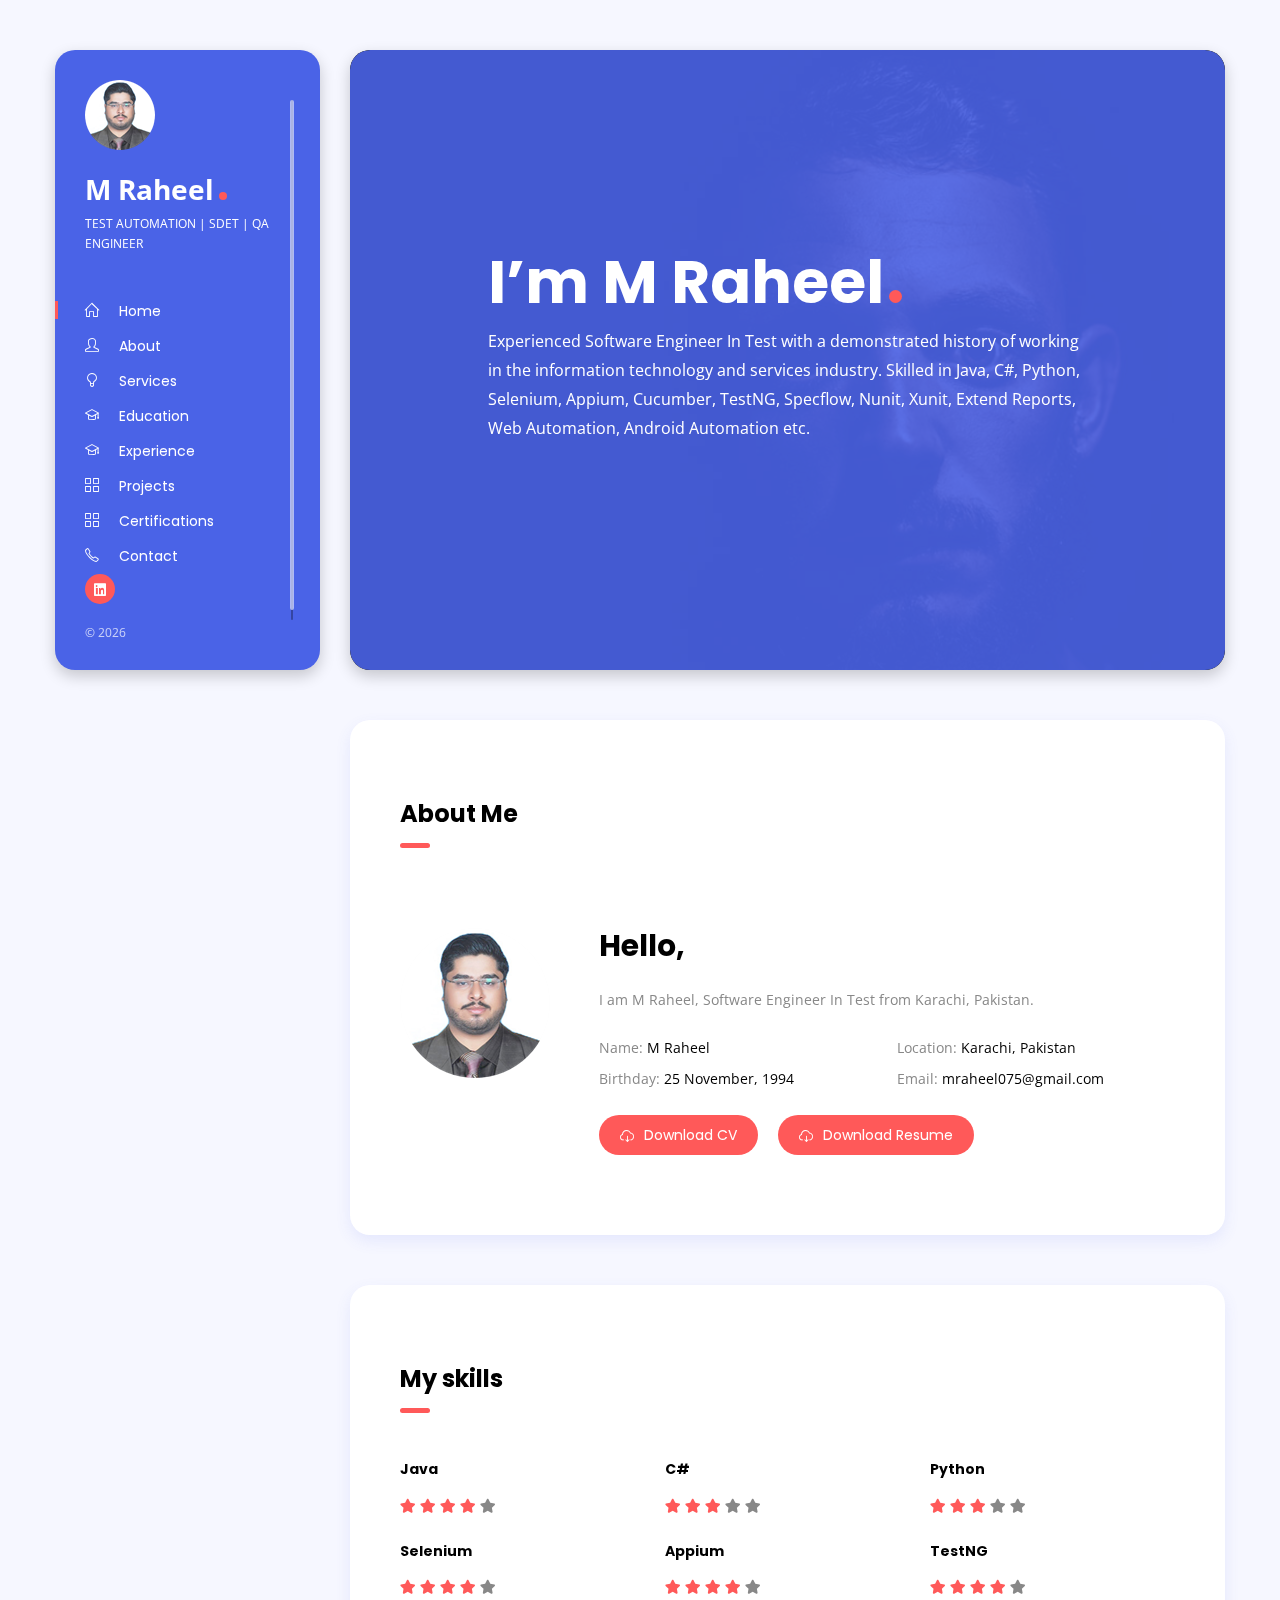
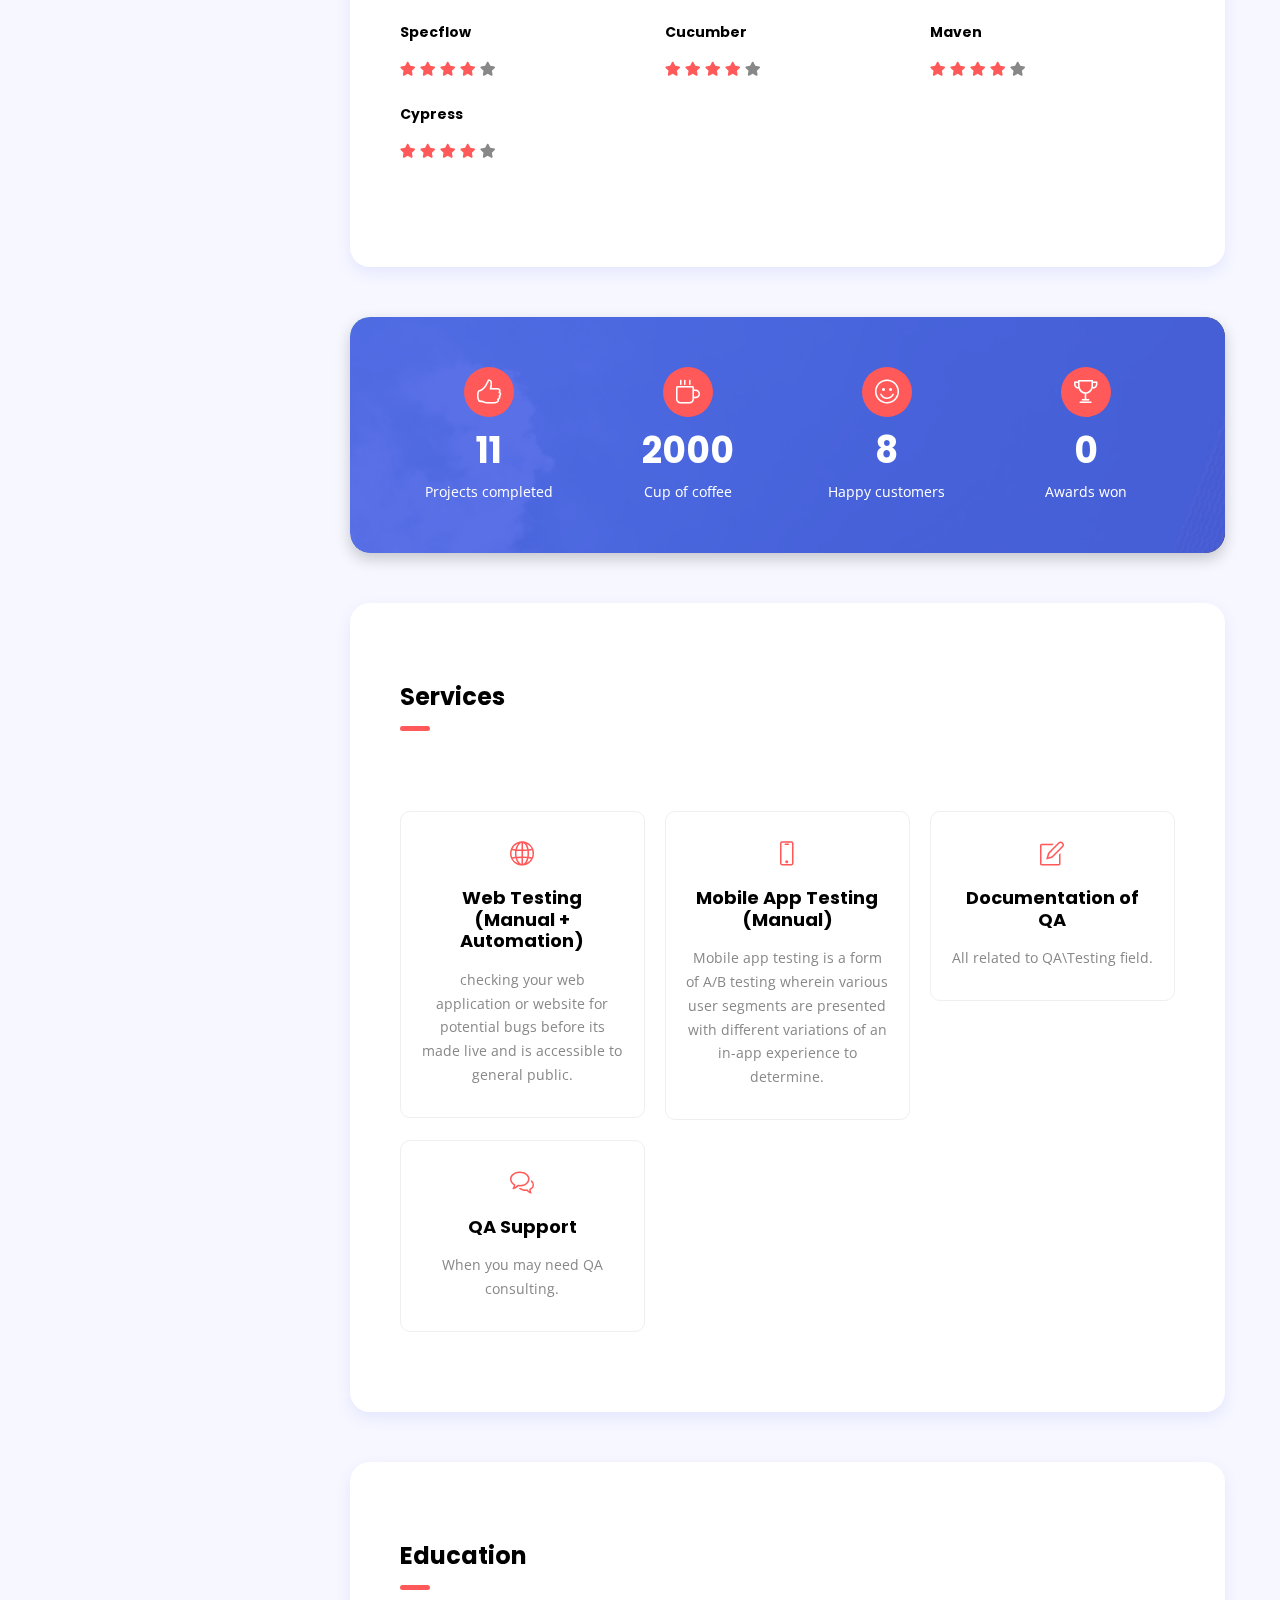
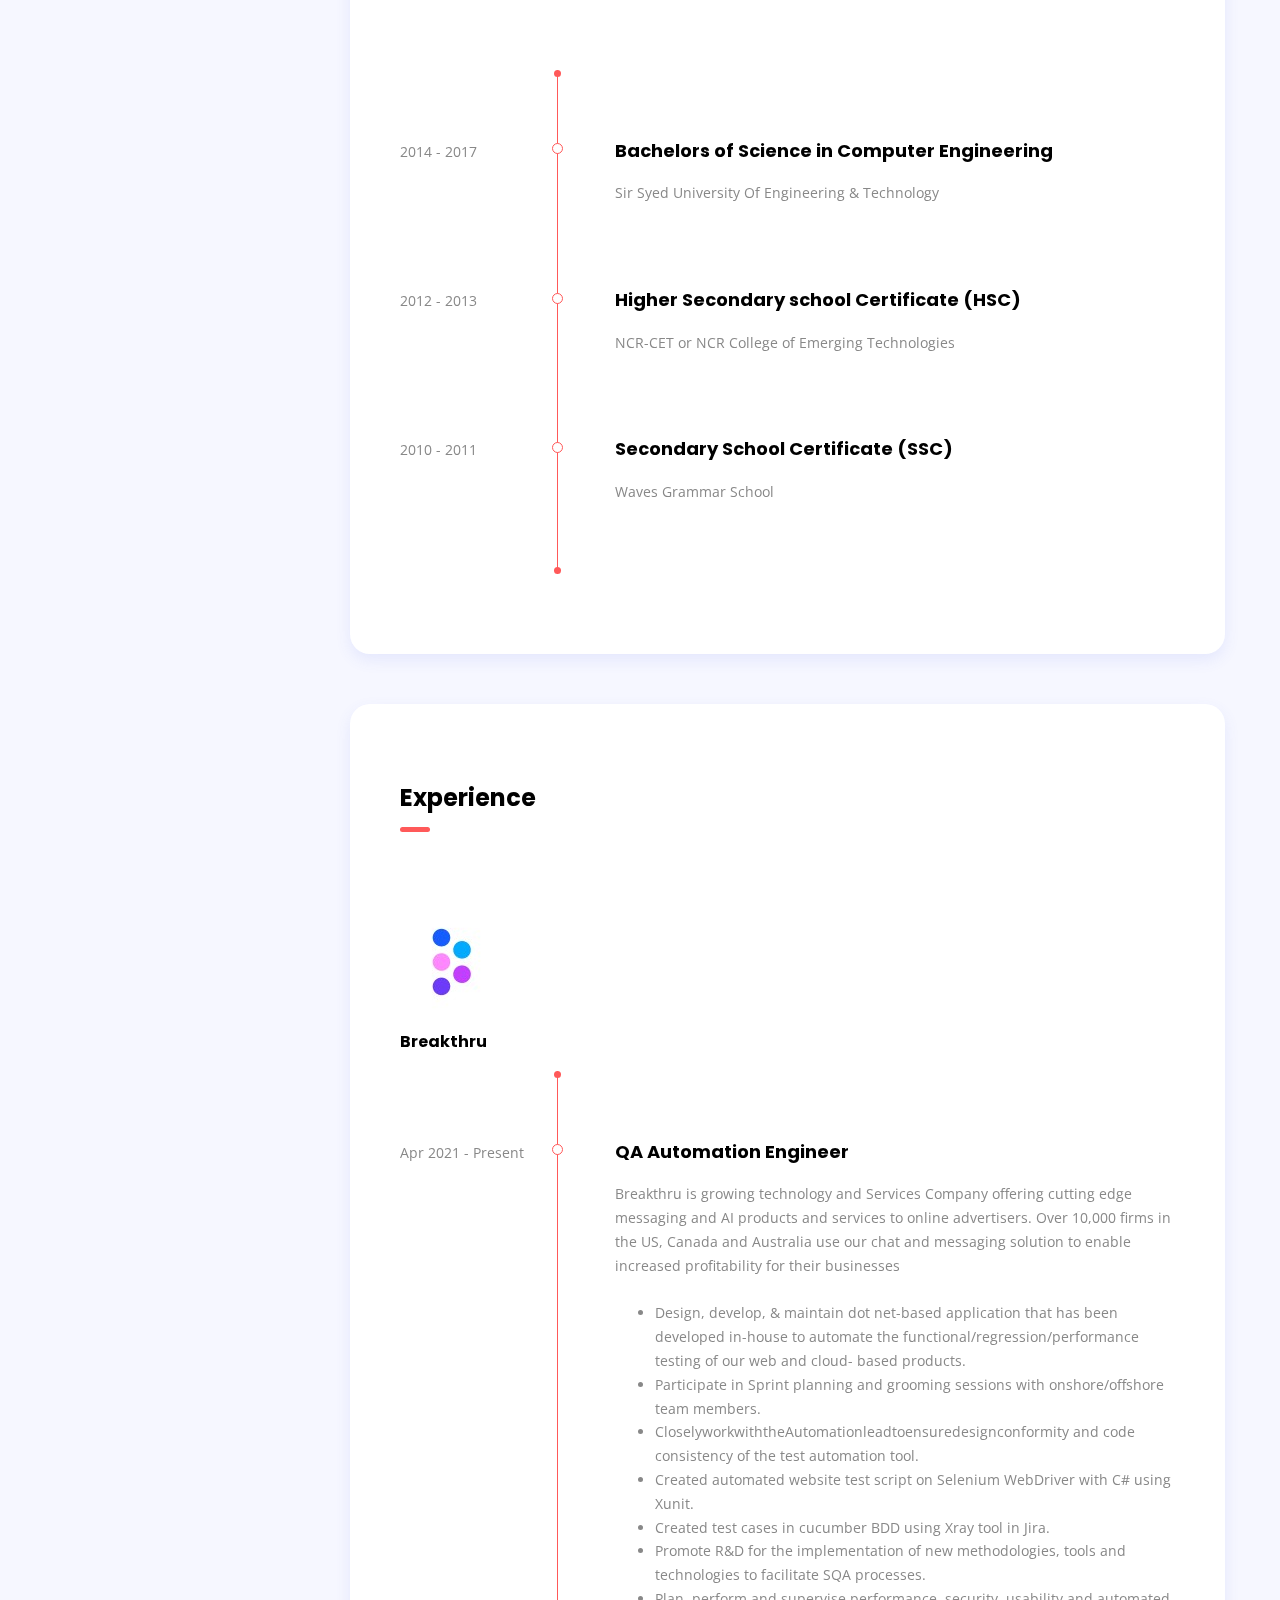
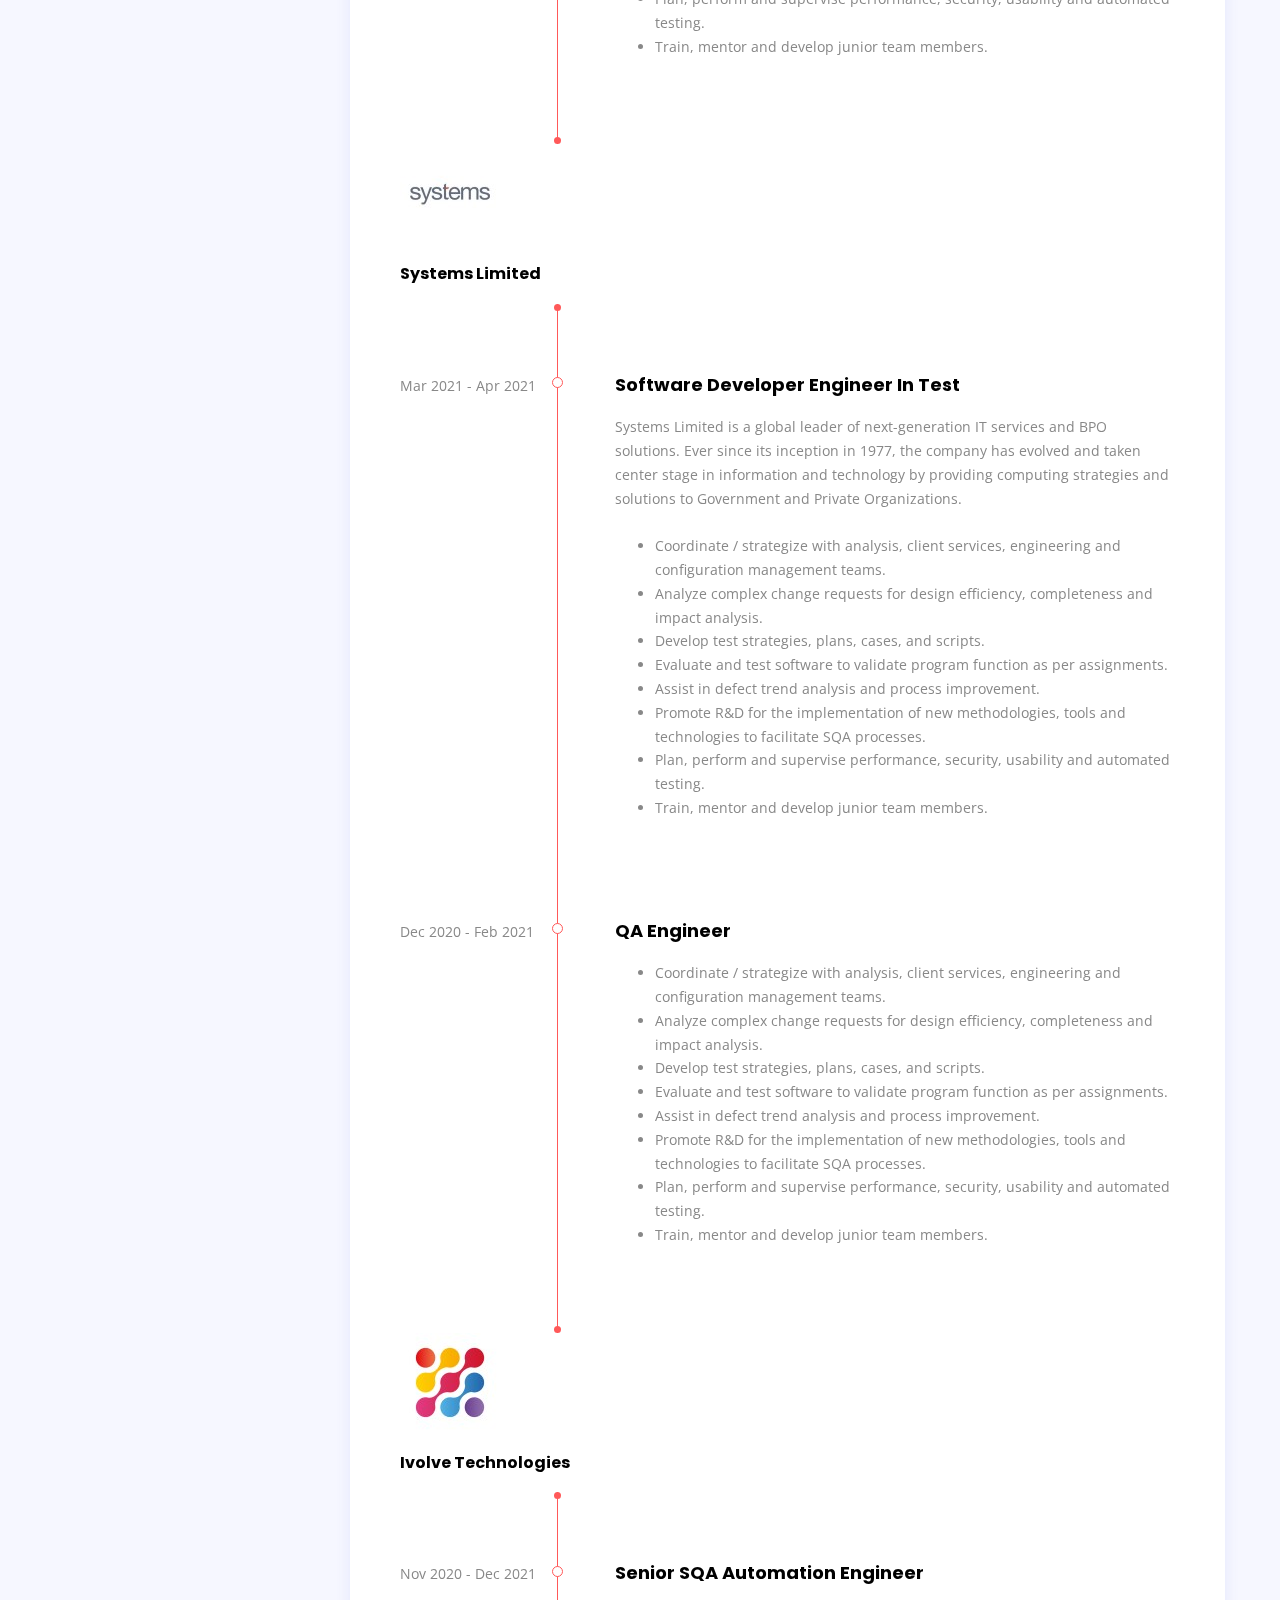
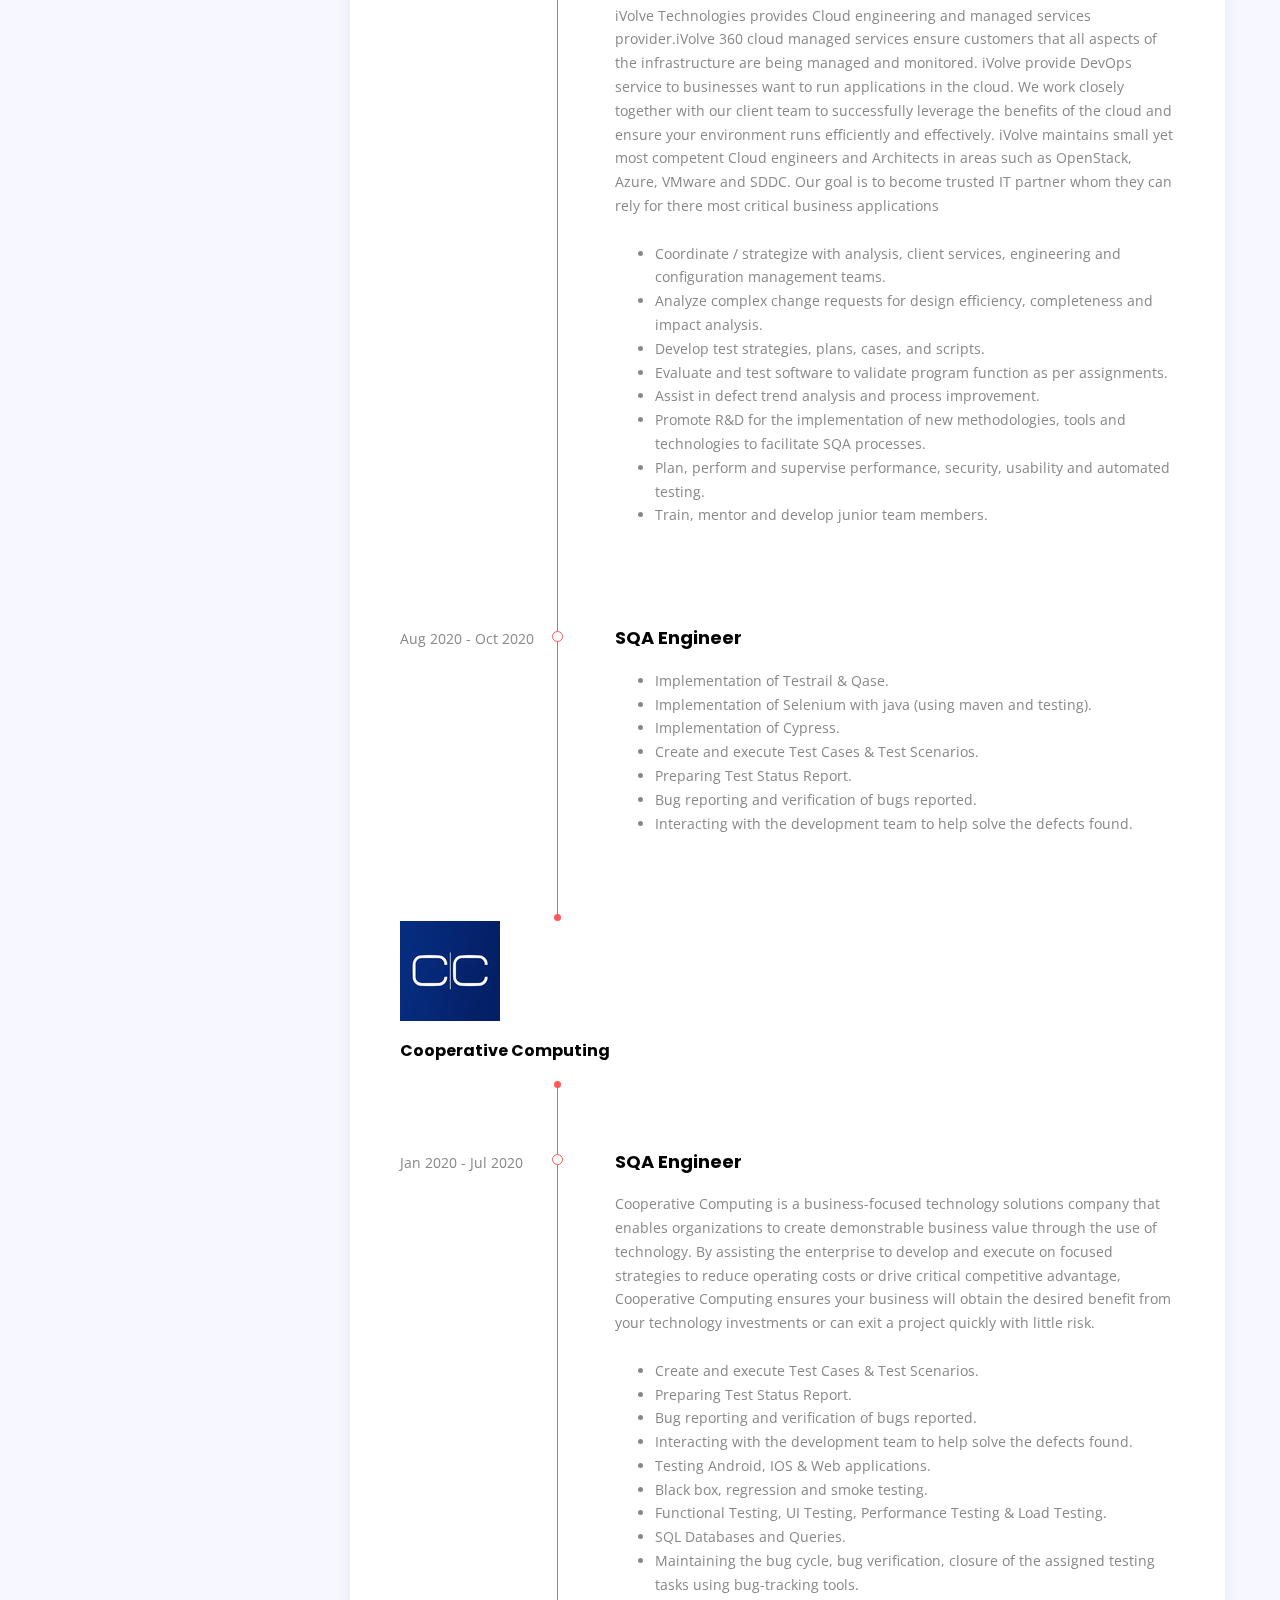
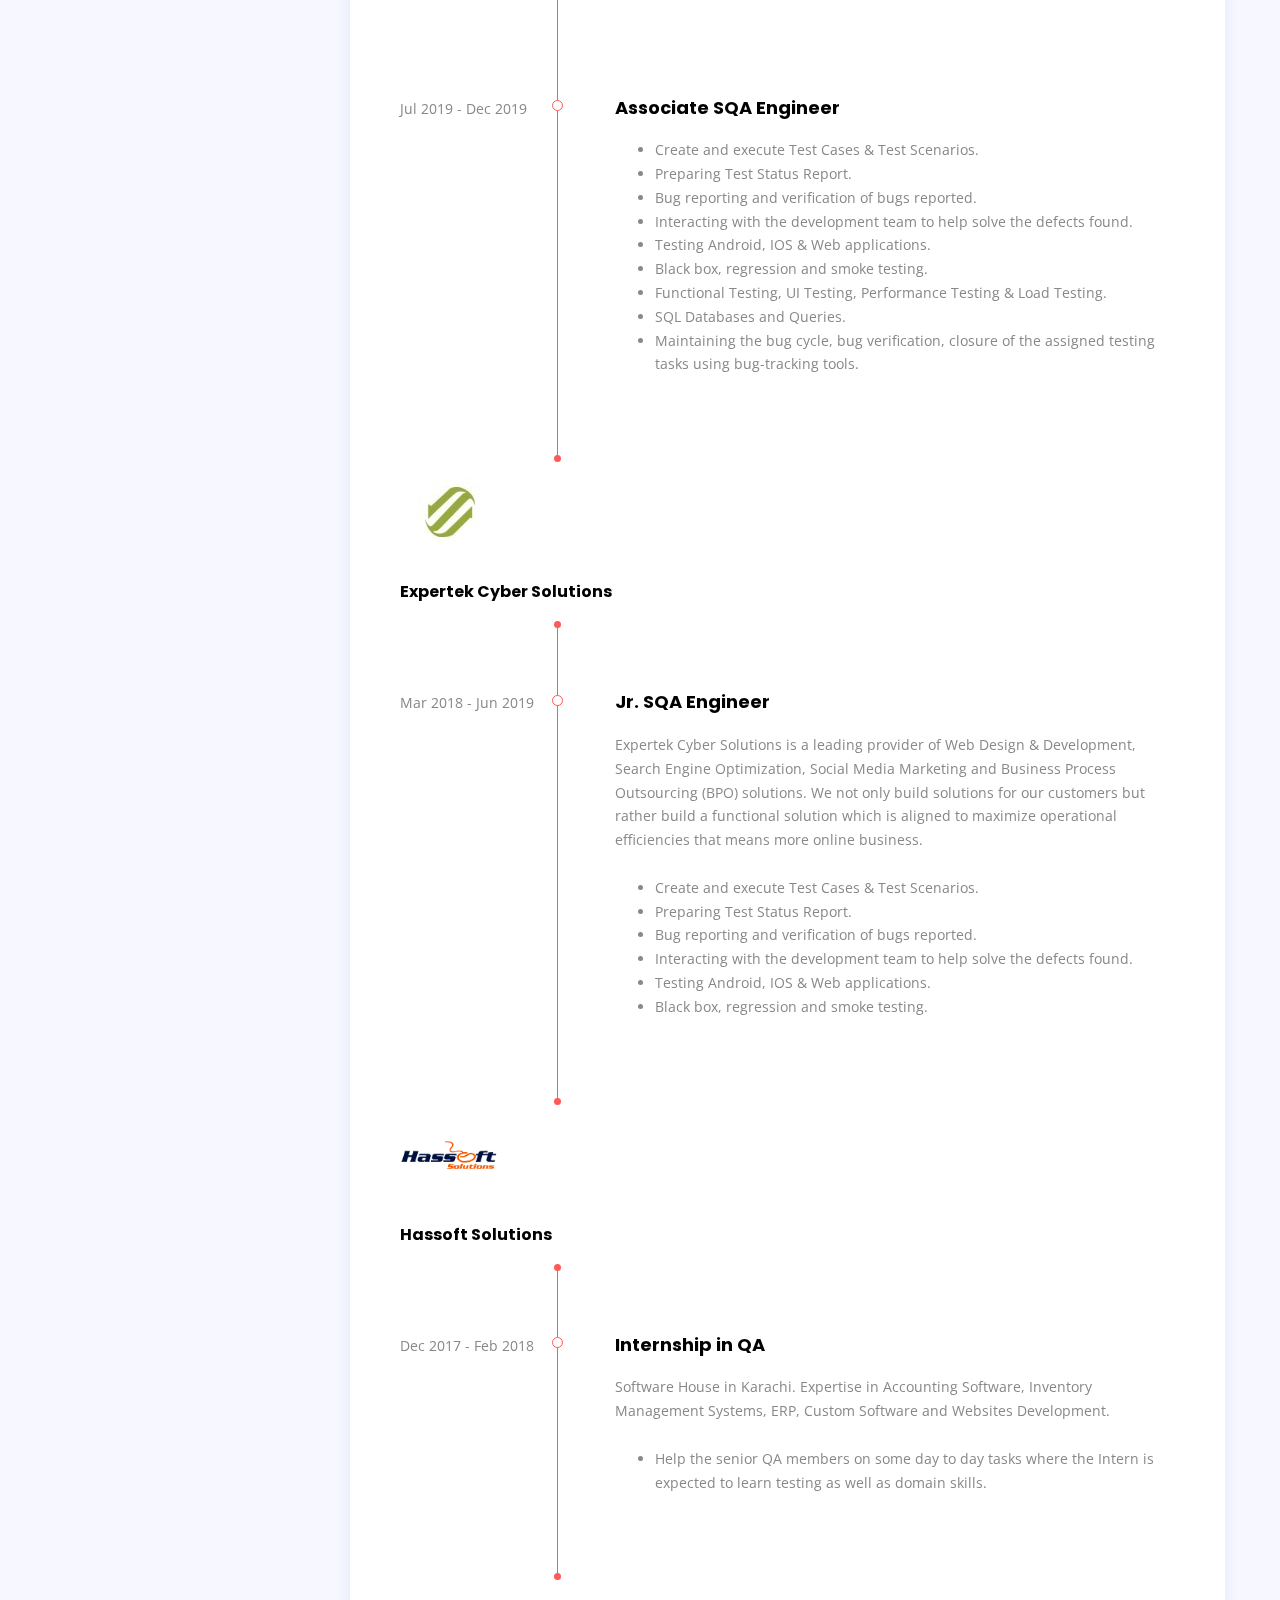
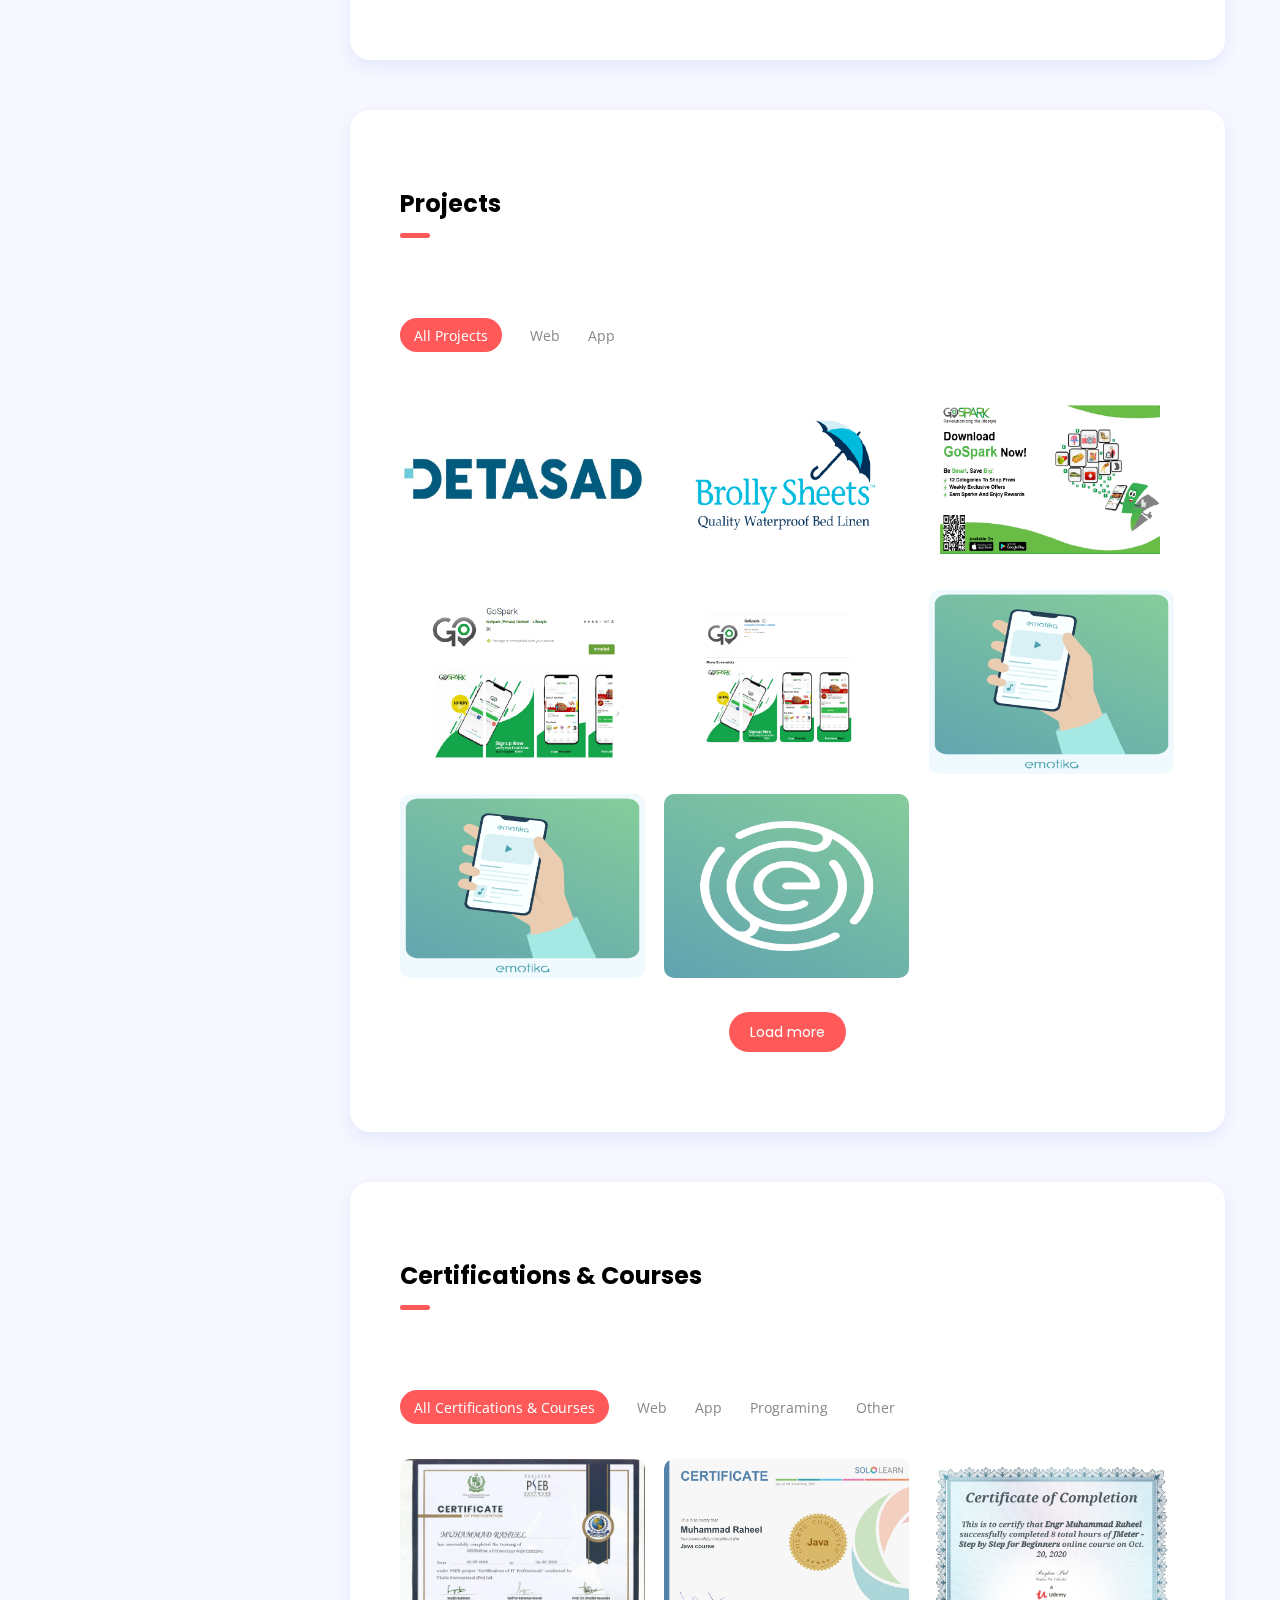
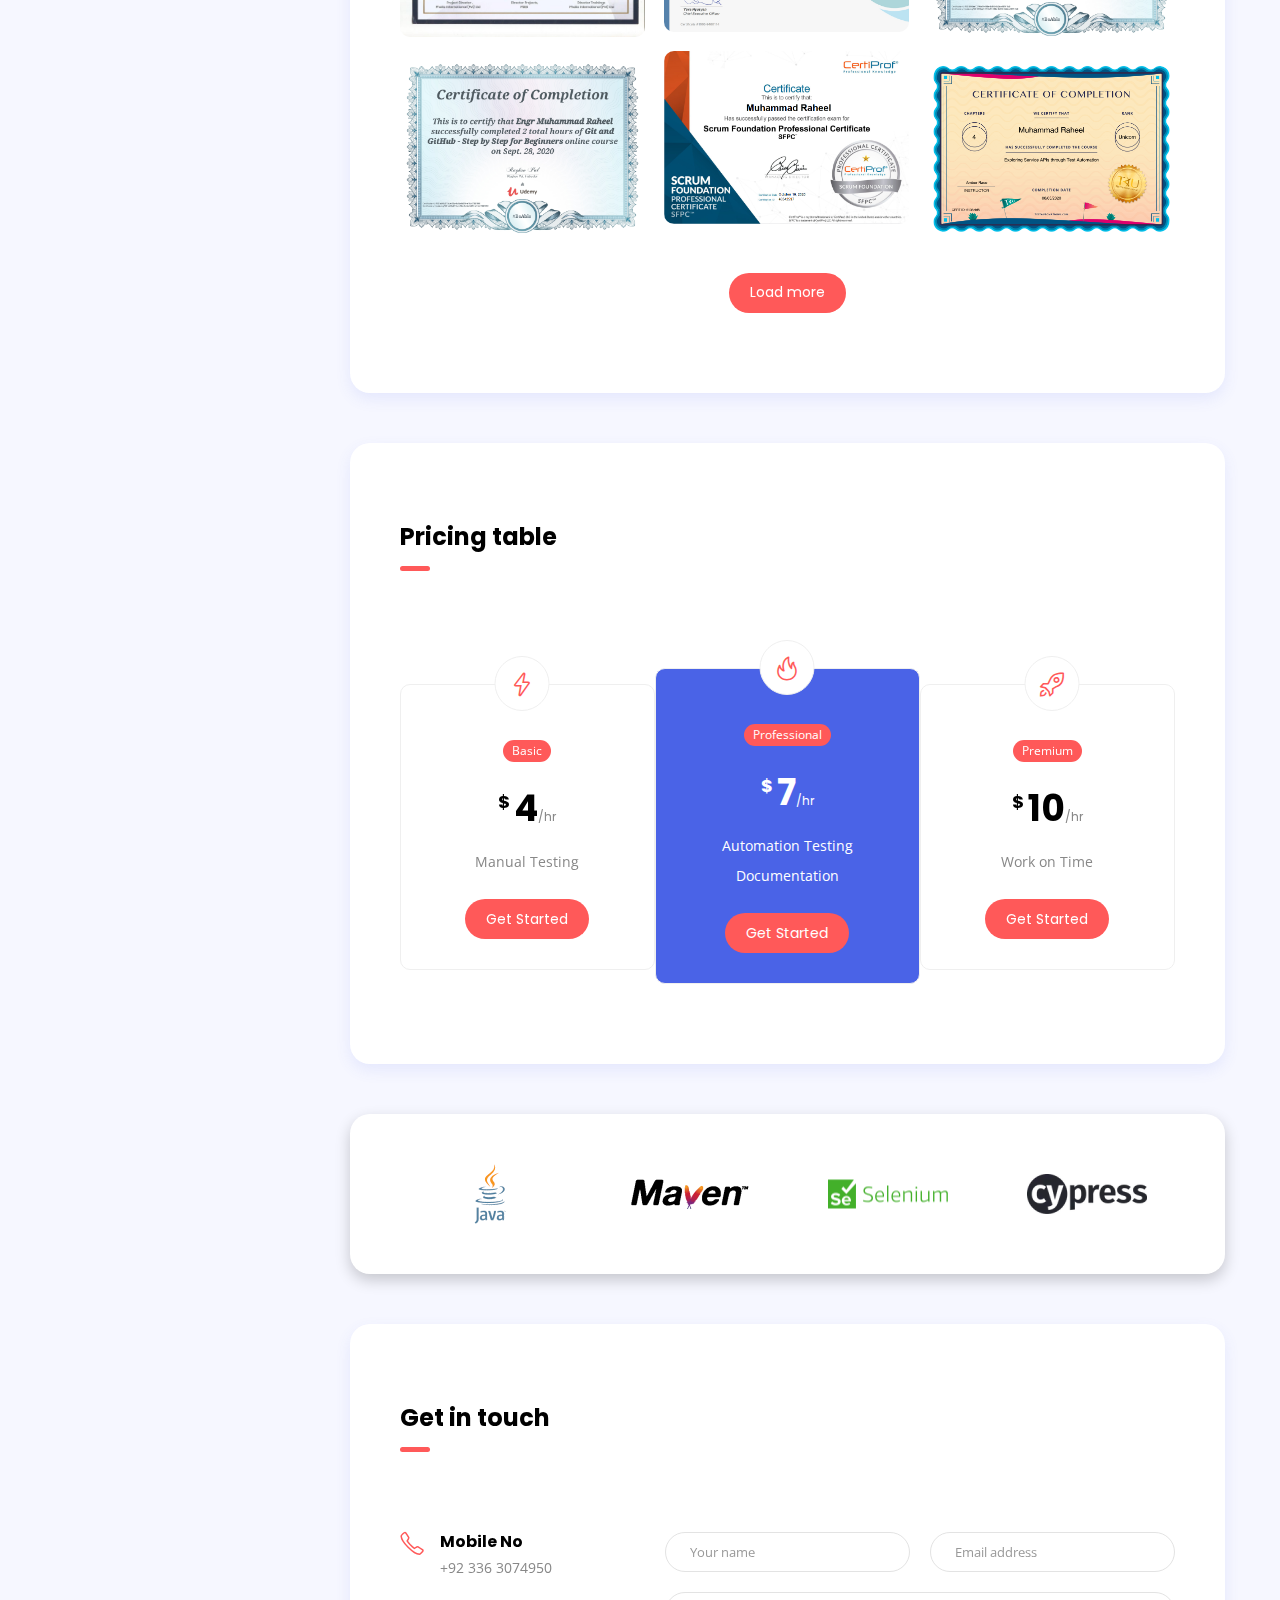
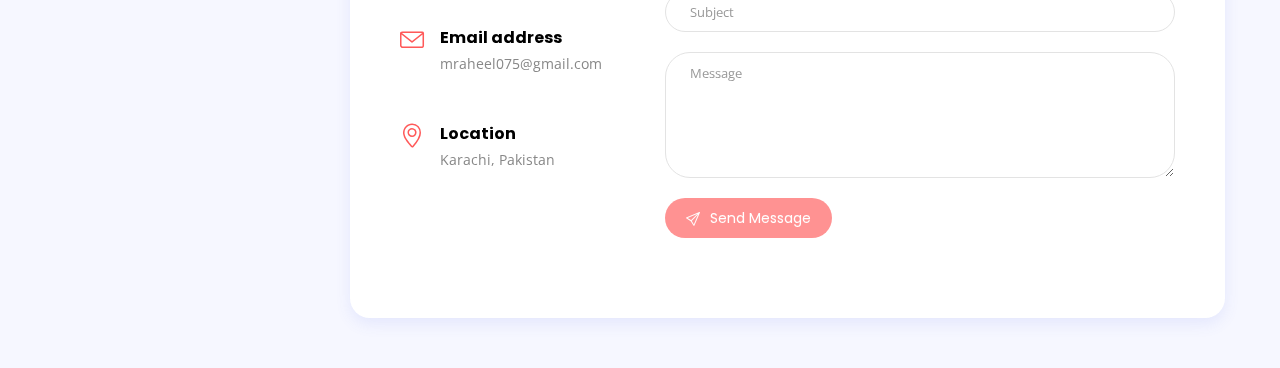
==== index.html @ cce24c0c "Profile updated" ====
<!DOCTYPE html>
<html lang="en-US">

<!-- Mirrored from pxltheme.com/html/bako/ by HTTrack Website Copier/3.x [XR&CO'2014], Thu, 31 Dec 2020 10:51:43 GMT -->

<head>
	<meta http-equiv="Content-Type" content="text/html; charset=UTF-8">
	<title>Muhammad Raheel SDET</title>
	<meta name="description" content="Muhammad Raheel - Personal Portfolio & Resume">
	<meta name="viewport" content="width=device-width, initial-scale=1, maximum-scale=1">
	<link rel="shortcut icon" type="image/x-icon" href="images/favicon_io (1)/favicon-32x32.png">

	<!-- STYLESHEETS -->
	<link rel="stylesheet" href="css/bootstrap.min.css" type="text/css" media="all">
	<link rel="stylesheet" href="css/all.min.css" type="text/css" media="all">
	<link rel="stylesheet" href="css/simple-line-icons.css" type="text/css" media="all">
	<link rel="stylesheet" href="css/slick.css" type="text/css" media="all">
	<link rel="stylesheet" href="css/jquery.mCustomScrollbar.min.css" type="text/css" media="all">
	<link rel="stylesheet" href="css/style.css" type="text/css" media="all">

	<!--[if lt IE 9]>
      <script src="https://oss.maxcdn.com/html5shiv/3.7.2/html5shiv.min.js"></script>
      <script src="https://oss.maxcdn.com/respond/1.4.2/respond.min.js"></script>
    <![endif]-->

</head>

<body>

	<!-- preloader -->
	<div id="preloader">
		<div class="outer">
			<div class="spinner">
				<div class="dot1"></div>
				<div class="dot2"></div>
			</div>
		</div>
	</div>

	<!-- site wrapper -->
	<div class="site-wrapper">

		<!-- mobile header -->
		<div class="mobile-header py-2 px-3 mt-4">
			<button class="menu-icon mr-2">
				<span></span>
				<span></span>
				<span></span>
			</button>
			<a href="index-2.html" class="logo"><img src="images/logo.png" alt="Bako Doe" /></a>
			<a href="index-2.html" class="site-title dot ml-2">Muhammad Raheel</a>
		</div>

		<!-- header -->
		<header class="left float-left shadow-dark" id="header">
			<button type="button" class="close" aria-label="Close">
				<span aria-hidden="true">&times;</span>
			</button>
			<div class="header-inner d-flex align-items-start flex-column">
				<a href="index-2.html"><img src="images/logo.png" alt="Bako Doe" /></a>
				<a href="index-2.html" class="site-title dot mt-3">M Raheel</a>
				<span class="site-slogan">Test Automation | SDET | QA Engineer</span>

				<!-- navigation menu -->
				<nav>
					<ul class="vertical-menu scrollspy">
						<li><a href="#home" class="active"><i class="icon-home"></i>Home</a></li>
						<li><a href="#about"><i class="icon-user"></i>About</a></li>
						<li><a href="#services"><i class="icon-bulb"></i>Services</a></li>
						<li><a href="#education"><i class="icon-graduation"></i>Education</a></li>
						<li><a href="#resume"><i class="icon-graduation"></i>Experience</a></li>
						<li><a href="#works"><i class="icon-grid"></i>Projects</a></li>
						<li><a href="#certifications"><i class="icon-grid"></i>Certifications</a></li>
						<!-- <li><a href="#blog"><i class="icon-pencil"></i>Blog</a></li> -->
						<li><a href="#contact"><i class="icon-phone"></i>Contact</a></li>
					</ul>
				</nav>

				<!-- footer -->
				<div class="footer mt-auto">

					<!-- social icons -->
					<ul class="social-icons list-inline">
						<li class="list-inline-item"><a href="https://www.linkedin.com/in/muhammad-raheel-075/"
								target="_blank"><i class="fab fa-linkedin"></i></a></li>
						<!-- <li class="list-inline-item"><a href="#"><i class="fab fa-twitter"></i></a></li>
					<li class="list-inline-item"><a href="#"><i class="fab fa-instagram"></i></a></li>
					<li class="list-inline-item"><a href="#"><i class="fab fa-youtube"></i></a></li>
					<li class="list-inline-item"><a href="#"><i class="fab fa-dribbble"></i></a></li> -->
					</ul>

					<!-- copyright -->
					<span class="copyright">©
						<script>document.write(new Date().getFullYear())</script>
					</span>
				</div>
			</div>
		</header>

		<!-- main content area -->
		<main class="content float-right">

			<!-- section hero -->
			<section class="hero background parallax shadow-dark d-flex align-items-center" id="home"
				data-image-src="images/hero.jpg">
				<div class="cta mx-auto mt-2">
					<h1 class="mt-0 mb-4">I’m M Raheel<span class="dot"></span></h1>
					<p class="mb-4">Experienced Software Engineer In Test with a demonstrated history of working in
						the information technology and services industry. Skilled in Java, C#, Python, Selenium, Appium,
						Cucumber,
						TestNG, Specflow, Nunit, Xunit, Extend Reports, Web Automation, Android Automation etc.
						<!-- Web and App Software Quality Assurance Engineer
						with 3+ year experience in both manual and
						automation.</p> -->
						<!-- <a href="#" class="btn btn-default btn-lg mr-3"><i class="icon-grid"></i>View Portfolio</a>
				<div class="spacer d-md-none d-lg-none d-sm-none" data-height="10"></div>
				<a href="#" class="btn btn-border-light btn-lg"><i class="icon-envelope"></i>Hire me</a> -->
				</div>
				<div class="overlay"></div>
			</section>

			<!-- section about -->
			<section id="about" class="shadow-blue white-bg padding">
				<h3 class="section-title">About Me</h3>
				<div class="spacer" data-height="80"></div>

				<div class="row">
					<div class="col-md-3">
						<img src="images/about.png" alt="about" />
					</div>
					<div class="col-md-9">
						<h2 class="mt-4 mt-md-0 mb-4">Hello,</h2>
						<p class="mb-0">I am M Raheel, Software Engineer In Test from Karachi, Pakistan.</p>
						<div class="row my-4">
							<div class="col-md-6">
								<p class="mb-2">Name: <span class="text-dark">M Raheel</span></p>
								<p class="mb-0">Birthday: <span class="text-dark">25 November, 1994</span></p>
							</div>
							<div class="col-md-6 mt-2 mt-md-0 mt-sm-2">
								<p class="mb-2">Location: <span class="text-dark">Karachi, Pakistan</span></p>
								<p class="mb-0">Email: <span class="text-dark">mraheel075@gmail.com</span></p>
							</div>
						</div>
						<a href="docs/CVResume/Muhammad Raheel - QA Automation Engineer's CV - Karachi.pdf" target="_blank"
							class="btn btn-default mr-3" download><i class="icon-cloud-download"></i>Download CV</a>
						<a href="docs/CVResume/Muhammad Raheel - QA Automation Engineer's Resume - Karachi.pdf" target="_blank"
							class="btn btn-default mr-3" download><i class="icon-cloud-download"></i>Download Resume</a>
						<!-- <a href="#" class="btn btn-alt mt-2 mt-md-0 mt-xs-2"><i class="icon-envelope"></i>Hire me</a> -->
					</div>
				</div>
			</section>

			<!-- section skills -->
			<section id="skills" class="shadow-blue white-bg padding">
				<h3 class="section-title">My skills</h3>
				<!-- <div class="spacer" data-height="80"></div> -->

				<!-- <p class="mb-0">Web and App Software Quality Assurance Engineer with 3+ year experience in manual and
					automation.</p> -->

				<div class="row mt-5">

					<div class="col-md-4">
						<!-- skill item -->
						<div class="skill-item">
							<div class="skill-info clearfix">
								<h4 class="float-left mb-3 mt-0">Java</h4>
							</div>
							<div>
								<span class="fa fa-star rating"></span>
								<span class="fa fa-star rating"></span>
								<span class="fa fa-star rating"></span>
								<span class="fa fa-star rating"></span>
								<span class="fa fa-star"></span>
							</div>
							<div class="spacer" data-height="25"></div>
						</div>
					</div>

					<div class="col-md-4">
						<!-- skill item -->
						<div class="skill-item">
							<div class="skill-info clearfix">
								<h4 class="float-left mb-3 mt-0">C#</h4>
							</div>
							<div>
								<span class="fa fa-star rating"></span>
								<span class="fa fa-star rating"></span>
								<span class="fa fa-star rating"></span>
								<span class="fa fa-star "></span>
								<span class="fa fa-star"></span>
							</div>
							<div class="spacer" data-height="25"></div>
						</div>
					</div>

					<div class="col-md-4">
						<!-- skill item -->
						<div class="skill-item">
							<div class="skill-info clearfix">
								<h4 class="float-left mb-3 mt-0">Python</h4>
							</div>
							<div>
								<span class="fa fa-star rating"></span>
								<span class="fa fa-star rating"></span>
								<span class="fa fa-star rating"></span>
								<span class="fa fa-star "></span>
								<span class="fa fa-star"></span>
							</div>
							<div class="spacer" data-height="25"></div>
						</div>
					</div>

					<div class="col-md-4">
						<!-- skill item -->
						<div class="skill-item">
							<div class="skill-info clearfix">
								<h4 class="float-left mb-3 mt-0">Selenium</h4>
							</div>
							<div>
								<span class="fa fa-star rating"></span>
								<span class="fa fa-star rating"></span>
								<span class="fa fa-star rating"></span>
								<span class="fa fa-star rating"></span>
								<span class="fa fa-star"></span>
							</div>
							<div class="spacer" data-height="25"></div>
						</div>
					</div>

					<div class="col-md-4">
						<!-- skill item -->
						<div class="skill-item">
							<div class="skill-info clearfix">
								<h4 class="float-left mb-3 mt-0">Appium</h4>
							</div>
							<div>
								<span class="fa fa-star rating"></span>
								<span class="fa fa-star rating"></span>
								<span class="fa fa-star rating"></span>
								<span class="fa fa-star rating"></span>
								<span class="fa fa-star"></span>
							</div>
							<div class="spacer" data-height="25"></div>
						</div>
					</div>

					<div class="col-md-4">
						<!-- skill item -->
						<div class="skill-item">
							<div class="skill-info clearfix">
								<h4 class="float-left mb-3 mt-0">TestNG</h4>
							</div>
							<div>
								<span class="fa fa-star rating"></span>
								<span class="fa fa-star rating"></span>
								<span class="fa fa-star rating"></span>
								<span class="fa fa-star rating"></span>
								<span class="fa fa-star"></span>
							</div>
							<div class="spacer" data-height="25"></div>
						</div>
					</div>

					<div class="col-md-4">
						<!-- skill item -->
						<div class="skill-item">
							<div class="skill-info clearfix">
								<h4 class="float-left mb-3 mt-0">Specflow</h4>
							</div>
							<div>
								<span class="fa fa-star rating"></span>
								<span class="fa fa-star rating"></span>
								<span class="fa fa-star rating"></span>
								<span class="fa fa-star rating"></span>
								<span class="fa fa-star"></span>
							</div>
							<div class="spacer" data-height="25"></div>
						</div>
					</div>

					<div class="col-md-4">
						<!-- skill item -->
						<div class="skill-item">
							<div class="skill-info clearfix">
								<h4 class="float-left mb-3 mt-0">Cucumber</h4>
							</div>
							<div>
								<span class="fa fa-star rating"></span>
								<span class="fa fa-star rating"></span>
								<span class="fa fa-star rating"></span>
								<span class="fa fa-star rating"></span>
								<span class="fa fa-star"></span>
							</div>
							<div class="spacer" data-height="25"></div>
						</div>
					</div>

					<div class="col-md-4">
						<!-- skill item -->
						<div class="skill-item">
							<div class="skill-info clearfix">
								<h4 class="float-left mb-3 mt-0">Maven</h4>
							</div>
							<div>
								<span class="fa fa-star rating"></span>
								<span class="fa fa-star rating"></span>
								<span class="fa fa-star rating"></span>
								<span class="fa fa-star rating"></span>
								<span class="fa fa-star"></span>
							</div>
							<div class="spacer" data-height="25"></div>
						</div>
					</div>

					<div class="col-md-4">
						<!-- skill item -->
						<div class="skill-item">
							<div class="skill-info clearfix">
								<h4 class="float-left mb-3 mt-0">Cypress</h4>
							</div>
							<div>
								<span class="fa fa-star rating"></span>
								<span class="fa fa-star rating"></span>
								<span class="fa fa-star rating"></span>
								<span class="fa fa-star rating"></span>
								<span class="fa fa-star"></span>
							</div>
							<div class="spacer" data-height="25"></div>
						</div>
					</div>







				</div>
			</section>

			<!-- section facts -->
			<section id="facts" class="shadow-dark color-white background parallax padding-50"
				data-image-src="images/background-1.jpg">

				<div class="row relative z-1">
					<div class="col-md-3 col-sm-6">
						<!-- fact item -->
						<div class="fact-item text-center">
							<i class="icon-like icon-circle"></i>
							<h2 class="count">11</h2>
							<span>Projects completed</span>
						</div>
					</div>
					<div class="col-md-3 col-sm-6">
						<!-- fact item -->
						<div class="fact-item text-center">
							<i class="icon-cup icon-circle"></i>
							<h2 class="count">2000</h2>
							<span>Cup of coffee</span>
						</div>
					</div>
					<div class="col-md-3 col-sm-6">
						<!-- fact item -->
						<div class="fact-item text-center">
							<i class="icon-emotsmile icon-circle"></i>
							<h2 class="count">8</h2>
							<span>Happy customers</span>
						</div>
					</div>
					<div class="col-md-3 col-sm-6">
						<!-- fact item -->
						<div class="fact-item text-center">
							<i class="icon-trophy icon-circle"></i>
							<h2 class="count">0</h2>
							<span>Awards won</span>
						</div>
					</div>
				</div>

				<div class="overlay"></div>

			</section>

			<!-- section services -->
			<section id="services" class="shadow-blue white-bg padding">
				<h3 class="section-title">Services</h3>
				<div class="spacer" data-height="80"></div>

				<div class="row">

					<div class="col-md-4 col-sm-6">
						<!-- service item -->
						<div class="service-item text-center">
							<i class="icon-globe icon-simple"></i>
							<h4 class="my-3">Web Testing (Manual + Automation)</h4>
							<p class="mb-0">checking your web application or website for potential bugs before its made
								live and is accessible to general public.</p>
						</div>
						<div class="spacer" data-height="20"></div>
					</div>

					<div class="col-md-4 col-sm-6">
						<!-- service item -->
						<div class="service-item text-center">
							<i class="icon-screen-smartphone icon-simple"></i>
							<h4 class="my-3">Mobile App Testing (Manual)</h4>
							<p class="mb-0">Mobile app testing is a form of A/B testing wherein various user segments
								are presented with different variations of an in-app experience to determine.</p>
						</div>
						<div class="spacer" data-height="20"></div>
					</div>

					<!-- <div class="col-md-4 col-sm-6">
					<div class="service-item text-center">
						<i class="icon-directions icon-simple"></i>
						<h4 class="my-3">Advertising</h4>
						<p class="mb-0">Lorem ipsum dolor sit amet consectetuer elit.</p>
					</div>
					<div class="spacer" data-height="20"></div>
				</div>

				<div class="col-md-4 col-sm-6">
					<div class="service-item text-center">
						<i class="icon-rocket icon-simple"></i>
						<h4 class="my-3">SEO</h4>
						<p class="mb-0">Lorem ipsum dolor sit amet consectetuer elit.</p>
					</div>
					<div class="spacer d-md-none d-lg-none" data-height="20"></div>
				</div> -->

					<div class="col-md-4 col-sm-6">
						<!-- service item -->
						<div class="service-item text-center">
							<i class="icon-note icon-simple"></i>
							<h4 class="my-3">Documentation of QA</h4>
							<p class="mb-0">All related to QA\Testing field.</p>
						</div>
						<div class="spacer d-md-none d-lg-none" data-height="20"></div>
					</div>

					<div class="col-md-4 col-sm-6">
						<!-- service item -->
						<div class="service-item text-center">
							<i class="icon-bubbles icon-simple"></i>
							<h4 class="my-3">QA Support</h4>
							<p class="mb-0">When you may need QA consulting.</p>
						</div>
					</div>

				</div>
			</section>

			<!-- section education -->
			<section id="education" class="shadow-blue white-bg padding">
				<h3 class="section-title">Education</h3>
				<div class="spacer" data-height="80"></div>

				<!-- timeline -->
				<div class="timeline">
					<div class="entry">
						<div class="title">
							<span>2014 - 2017</span>
						</div>
						<div class="body">
							<h4 class="mt-0">Bachelors of Science in Computer Engineering</h4>
							<p>Sir Syed University Of Engineering & Technology</p>
						</div>
					</div>
					<div class="entry">
						<div class="title">
							<span>2012 - 2013</span>
						</div>
						<div class="body">
							<h4 class="mt-0">Higher Secondary school Certificate (HSC)</h4>
							<p>NCR-CET or NCR College of Emerging Technologies</p>
						</div>
					</div>
					<div class="entry">
						<div class="title">
							<span>2010 - 2011</span>
						</div>
						<div class="body">
							<h4 class="mt-0">Secondary School Certificate (SSC)</h4>
							<p>Waves Grammar School</p>
						</div>
					</div>
					<span class="timeline-line"></span>
				</div>
			</section>

			<!-- section experience -->
			<section id="resume" class="shadow-blue white-bg padding">
				<h3 class="section-title">Experience</h3>
				<div class="spacer" data-height="80"></div>

				<div><img src="docs/CompanyLogo/breakthru.jpg" alt="Company Logo" class="mCS_img_loaded">
					<h6>Breakthru</h6>
				</div>
				<!-- timeline -->
				<div class="timeline">
					<div class="entry">
						<div class="title">
							<span>Apr 2021 - Present</span>

						</div>

						<div class="body">

							<h4 class="mt-0">QA Automation Engineer</h4>
							<p>Breakthru is growing technology and Services Company offering cutting edge messaging and
								AI products and
								services to online advertisers. Over 10,000 firms in the US, Canada and Australia use
								our chat and messaging
								solution to enable increased profitability for their businesses</p><br>
							<ul class="list margin-b-30">
								<li>Design, develop, & maintain dot net-based application that has been developed
									in-house to automate
									the functional/regression/performance testing of our web and cloud- based products.
								</li>
								<li>Participate in Sprint planning and grooming sessions with onshore/offshore team
									members.
								</li>
								<li>CloselyworkwiththeAutomationleadtoensuredesignconformity and code consistency of the
									test
									automation tool.</li>
								<li>Created automated website test script on Selenium WebDriver with C# using Xunit.
								</li>
								<li>Created test cases in cucumber BDD using Xray tool in Jira.</li>
								<li>Promote R&D for the implementation of new methodologies, tools and technologies to
									facilitate SQA processes.</li>
								<li>Plan, perform and supervise performance, security, usability and automated testing.
								</li>
								<li>Train, mentor and develop junior team members.</li>
							</ul>
						</div>
					</div>
					<!--
				   <div class="entry">
					   <div class="title">
						   <span>Dec 2020 - Present</span>

					   </div>

					   <div class="body">

						   <h4 class="mt-0">QA Engineer at Confidential</h4>
						   <p>QA Engineers at ___ Ltd. evaluate the entire SDLC for the establishment
							   and enforcement of advanced processes and standards within the organization.
							   Our SQA Engineers play a vital role in successful delivery of projects and
							   are involved in all software development activities including business analysis,
							   design, reviews and impact analysis.</p><br>
						   <ul class="list margin-b-30">
							   <li>Coordinate / strategize with analysis, client services, engineering and
								   configuration
								   management teams.</li>
							   <li>Analyze complex change requests for design efficiency, completeness and impact
								   analysis.
							   </li>
							   <li>Develop test strategies, plans, cases, and scripts.</li>
							   <li>Evaluate and test software to validate program function as per assignments.</li>
							   <li>Assist in defect trend analysis and process improvement.</li>
							   <li>Promote R&D for the implementation of new methodologies, tools and technologies to
								   facilitate SQA processes.</li>
							   <li>Plan, perform and supervise performance, security, usability and automated testing.
							   </li>
							   <li>Train, mentor and develop junior team members.</li>
						   </ul>
					   </div>
				   </div> -->
					<span class="timeline-line"></span>
				</div>

				<div><img src="docs/CompanyLogo/systems.jpg" alt="Company Logo" class="mCS_img_loaded">
					<h6>Systems Limited</h6>
				</div>
				<!-- timeline -->
				<div class="timeline">
					<div class="entry">
						<div class="title">
							<span>Mar 2021 - Apr 2021</span>

						</div>

						<div class="body">

							<h4 class="mt-0">Software Developer Engineer In Test</h4>
							<p>Systems Limited is a global leader of next-generation IT services and BPO solutions.
								Ever since its inception in 1977, the company has evolved and taken center stage in
								information and technology by providing computing strategies and solutions to Government
								and Private Organizations.</p><br>
							<ul class="list margin-b-30">
								<li>Coordinate / strategize with analysis, client services, engineering and
									configuration
									management teams.</li>
								<li>Analyze complex change requests for design efficiency, completeness and impact
									analysis.
								</li>
								<li>Develop test strategies, plans, cases, and scripts.</li>
								<li>Evaluate and test software to validate program function as per assignments.</li>
								<li>Assist in defect trend analysis and process improvement.</li>
								<li>Promote R&D for the implementation of new methodologies, tools and technologies to
									facilitate SQA processes.</li>
								<li>Plan, perform and supervise performance, security, usability and automated testing.
								</li>
								<li>Train, mentor and develop junior team members.</li>
							</ul>
						</div>
					</div>
					<div class="entry">
						<div class="title">
							<span>Dec 2020 - Feb 2021</span>

						</div>

						<div class="body">

							<h4 class="mt-0">QA Engineer</h4>
							<!--<p>QA Engineers at Systems Limited Ltd. evaluate the entire SDLC for the establishment
								and enforcement of advanced processes and standards within the organization.
								Our SQA Engineers play a vital role in successful delivery of projects and
								are involved in all software development activities including business analysis,
								design, reviews and impact analysis.</p><br>-->
							<ul class="list margin-b-30">
								<li>Coordinate / strategize with analysis, client services, engineering and
									configuration
									management teams.</li>
								<li>Analyze complex change requests for design efficiency, completeness and impact
									analysis.
								</li>
								<li>Develop test strategies, plans, cases, and scripts.</li>
								<li>Evaluate and test software to validate program function as per assignments.</li>
								<li>Assist in defect trend analysis and process improvement.</li>
								<li>Promote R&D for the implementation of new methodologies, tools and technologies to
									facilitate SQA processes.</li>
								<li>Plan, perform and supervise performance, security, usability and automated testing.
								</li>
								<li>Train, mentor and develop junior team members.</li>
							</ul>
						</div>
					</div>
					<span class="timeline-line"></span>
				</div>

				<div><img src="docs/CompanyLogo/ivolve.jpg" alt="Company Logo" class="mCS_img_loaded">
					<h6>Ivolve Technologies</h6>
				</div>
				<div class="timeline">

					<div class="entry">
						<div class="title">
							<span>Nov 2020 - Dec 2021</span>

						</div>

						<div class="body">

							<h4 class="mt-0">Senior SQA Automation Engineer</h4>
							<p>iVolve Technologies provides Cloud engineering and managed services provider.iVolve 360
								cloud managed services ensure customers that all aspects of the infrastructure
								are being managed and monitored.

								iVolve provide DevOps service to businesses want to run applications in the cloud. We
								work closely together with our client team to successfully leverage the benefits of the
								cloud and ensure your environment runs efficiently and effectively.

								iVolve maintains small yet most competent Cloud engineers and Architects in areas such
								as OpenStack, Azure, VMware and SDDC.

								Our goal is to become trusted IT partner whom they can rely for there most critical
								business applications</p><br>
							<ul class="list margin-b-30">
								<li>Coordinate / strategize with analysis, client services, engineering and
									configuration
									management teams.</li>
								<li>Analyze complex change requests for design efficiency, completeness and impact
									analysis.
								</li>
								<li>Develop test strategies, plans, cases, and scripts.</li>
								<li>Evaluate and test software to validate program function as per assignments.</li>
								<li>Assist in defect trend analysis and process improvement.</li>
								<li>Promote R&D for the implementation of new methodologies, tools and technologies to
									facilitate SQA processes.</li>
								<li>Plan, perform and supervise performance, security, usability and automated testing.
								</li>
								<li>Train, mentor and develop junior team members.</li>
							</ul>
						</div>
					</div>

					<div class="entry">
						<div class="title">
							<span>Aug 2020 - Oct 2020</span>
						</div>
						<div class="body">

							<h4 class="mt-0">SQA Engineer</h4>
							<!--<p>iVolve Technologies provides Cloud engineering and managed services provider.iVolve 360
								cloud managed services ensure customers that all aspects of the infrastructure
								are being managed and monitored.

								iVolve provide DevOps service to businesses want to run applications in the cloud. We
								work closely together with our client team to successfully leverage the benefits of the
								cloud and ensure your environment runs efficiently and effectively.

								iVolve maintains small yet most competent Cloud engineers and Architects in areas such
								as OpenStack, Azure, VMware and SDDC.

								Our goal is to become trusted IT partner whom they can rely for there most critical
								business applications</p><br>-->
							<ul class="list margin-b-30">
								<li>Implementation of Testrail & Qase.</li>
								<li>Implementation of Selenium with java (using maven and testing).</li>
								<li>Implementation of Cypress.</li>
								<li>Create and execute Test Cases & Test Scenarios.</li>
								<li>Preparing Test Status Report.</li>
								<li>Bug reporting and verification of bugs reported.</li>
								<li>Interacting with the development team to help solve the defects found.</li>
							</ul>
						</div>
					</div>

					<span class="timeline-line"></span>
				</div>

				<div><img src="docs/CompanyLogo/cc.jpg" alt="Company Logo" class="mCS_img_loaded">
					<h6>Cooperative Computing</h6>
				</div>
				<div class="timeline">
					<div class="entry">
						<div class="title">
							<span>Jan 2020 - Jul 2020</span>
						</div>
						<div class="body">
							<h4 class="mt-0">SQA Engineer</h4>
							<p>Cooperative Computing is a business-focused technology solutions company that enables
								organizations to create demonstrable business value through the use of technology.
								By assisting the enterprise to develop and execute on focused strategies to reduce
								operating costs or drive critical competitive advantage, Cooperative Computing
								ensures your business will obtain the desired benefit from your technology investments
								or can exit a project quickly with little risk.</p><br>
							<ul class="list margin-b-30">
								<li>Create and execute Test Cases & Test Scenarios.</li>
								<li>Preparing Test Status Report.</li>
								<li>Bug reporting and verification of bugs reported.</li>
								<li>Interacting with the development team to help solve the defects found.</li>
								<li>Testing Android, IOS & Web applications.</li>
								<li>Black box, regression and smoke testing.</li>
								<li>Functional Testing, UI Testing, Performance Testing & Load Testing.</li>
								<li>SQL Databases and Queries.</li>
								<li>Maintaining the bug cycle, bug verification, closure of the assigned testing tasks
									using
									bug-tracking tools.</li>

							</ul>
						</div>
					</div>

					<div class="entry">
						<div class="title">
							<span>Jul 2019 - Dec 2019</span>
						</div>
						<div class="body">
							<h4 class="mt-0">Associate SQA Engineer</h4>
							<!--<p>Cooperative Computing is a business-focused technology solutions company that enables
								organizations to create demonstrable business value through the use of technology.
								By assisting the enterprise to develop and execute on focused strategies to reduce
								operating costs or drive critical competitive advantage, Cooperative Computing
								ensures your business will obtain the desired benefit from your technology investments
								or can exit a project quickly with little risk.</p><br>-->
							<ul class="list margin-b-30">
								<li>Create and execute Test Cases & Test Scenarios.</li>
								<li>Preparing Test Status Report.</li>
								<li>Bug reporting and verification of bugs reported.</li>
								<li>Interacting with the development team to help solve the defects found.</li>
								<li>Testing Android, IOS & Web applications.</li>
								<li>Black box, regression and smoke testing.</li>
								<li>Functional Testing, UI Testing, Performance Testing & Load Testing.</li>
								<li>SQL Databases and Queries.</li>
								<li>Maintaining the bug cycle, bug verification, closure of the assigned testing tasks
									using
									bug-tracking tools.</li>

							</ul>
						</div>
					</div>

					<span class="timeline-line"></span>
				</div>

				<div><img src="docs/CompanyLogo/expertek.jpg" alt="Company Logo" class="mCS_img_loaded">
					<h6>Expertek Cyber Solutions</h6>
				</div>
				<div class="timeline">
					<div class="entry">
						<div class="title">
							<span>Mar 2018 - Jun 2019</span>
						</div>
						<div class="body">
							<h4 class="mt-0">Jr. SQA Engineer</h4>
							<p>Expertek Cyber Solutions is a leading provider of Web Design & Development,
								Search Engine Optimization, Social Media Marketing and Business Process Outsourcing
								(BPO) solutions. We not only build solutions for our customers but rather build a
								functional solution which is aligned to maximize operational efficiencies that means
								more online business.</p><br>
							<ul class="list margin-b-30">
								<li>Create and execute Test Cases & Test Scenarios.</li>
								<li>Preparing Test Status Report.</li>
								<li>Bug reporting and verification of bugs reported.</li>
								<li>Interacting with the development team to help solve the defects found.</li>
								<li>Testing Android, IOS & Web applications.</li>
								<li>Black box, regression and smoke testing.</li>
							</ul>
						</div>
					</div>
					<span class="timeline-line"></span>
				</div>

				<div><img src="docs/CompanyLogo/hassoft.png" alt="Company Logo" class="mCS_img_loaded">
					<h6>Hassoft Solutions</h6>
				</div>
				<div class="timeline">
					<div class="entry">
						<div class="title">
							<span>Dec 2017 - Feb 2018</span>
						</div>
						<div class="body">
							<h4 class="mt-0">Internship in QA</h4>
							<p>Software House in Karachi. Expertise in Accounting Software, Inventory Management
								Systems,
								ERP, Custom Software and Websites Development.</p><br>
							<ul class="list margin-b-30">
								<li>Help the senior QA members on some day to day tasks where
									the Intern is expected to learn testing as well as domain skills.</li>
							</ul>
						</div>
					</div>
					<span class="timeline-line"></span>
				</div>



			</section>

			<!-- section works -->
			<section id="works" class="shadow-blue white-bg padding">
				<h3 class="section-title">Projects</h3>
				<div class="spacer" data-height="80"></div>

				<!-- portfolio filter (desktop) -->
				<ul class="portfolio-filter list-inline">
					<li class="current list-inline-item" data-filter="*">All Projects</li>
					<li class="list-inline-item" data-filter=".web">Web</li>
					<li class="list-inline-item" data-filter=".app">App</li>
				</ul>

				<!-- portfolio filter (mobile) -->
				<div class="pf-filter-wrapper mb-4">
					<select class="portfolio-filter-mobile">
						<option value="*">Everything</option>
						<option value=".web">Web</option>
						<option value=".app">App</option>
					</select>
				</div>

				<!-- portolio wrapper -->
				<div class="row portfolio-wrapper">

					<!-- portfolio item -->

					<div class="col-md-4 col-sm-6 grid-item web">
						<a href="https://detasad.com.sa/">
							<div class="portfolio-item">
								<div class="details">
									<h4 class="title">Detasad Cloud</h4>
									<span class="term">Of ivolve Technologies</span>
								</div>
								<span class="plus-icon">+</span>
								<div class="thumb">
									<img src="docs/projects/997396.jpg" alt="Portfolio-title" />
									<div class="mask"></div>
								</div>
							</div>
						</a>
					</div>

					<!-- portfolio item -->
					<div class="col-md-4 col-sm-6 grid-item web">
						<a href="https://www.brollysheets.com/">
							<div class="portfolio-item">
								<div class="details">
									<h4 class="title">Brolly Sheets</h4>
									<span class="term">Of Cooperative Computing</span>
								</div>
								<span class="plus-icon">+</span>
								<div class="thumb">
									<img src="docs/projects/Logo_for_dot_com_landing_page_640x350.png"
										alt="Portfolio-title" />
									<div class="mask"></div>
								</div>
							</div>
						</a>
					</div>

					<div class="col-md-4 col-sm-6 grid-item web">
						<a href="https://www.gospark.pk/">
							<div class="portfolio-item">
								<div class="details">
									<h4 class="title">Gospark</h4>
									<span class="term">Of Cooperative Computing</span>
								</div>
								<span class="plus-icon">+</span>
								<div class="thumb">
									<img src="docs/projects/Capture.PNG" alt="Portfolio-title" />
									<div class="mask"></div>
								</div>
							</div>
						</a>
					</div>

					<!-- portfolio item -->
					<div class="col-md-4 col-sm-6 grid-item app">
						<a href="https://play.google.com/store/apps/details?id=pk.gospark.mobile&hl=en">
							<div class="portfolio-item">
								<div class="details">
									<h4 class="title">Gospark Android</h4>
									<span class="term">Of Cooperative Computing</span>
								</div>
								<span class="plus-icon">+</span>
								<div class="thumb">
									<img src="docs/projects/gos_app.PNG" alt="Portfolio-title" />
									<div class="mask"></div>
								</div>
							</div>
						</a>
					</div>

					<!-- portfolio item -->
					<div class="col-md-4 col-sm-6 grid-item app">
						<a href="https://apps.apple.com/us/app/gospark/id1455340873">
							<div class="portfolio-item">
								<div class="details">
									<h4 class="title">Gospark IOS</h4>
									<span class="term">Of Cooperative Computing</span>
								</div>
								<span class="plus-icon">+</span>
								<div class="thumb">
									<img src="docs/projects/gos_ios.PNG" alt="Portfolio-title" />
									<div class="mask"></div>
								</div>
							</div>
						</a>
					</div>

					<!-- portfolio item -->
					<div class="col-md-4 col-sm-6 grid-item app">
						<a href="https://play.google.com/store/apps/details?id=com.km.emotika&hl=en">
							<div class="portfolio-item">
								<div class="details">
									<h4 class="title">Emotika Android</h4>
									<span class="term">Of Cooperative Computing</span>
								</div>
								<span class="plus-icon">+</span>
								<div class="thumb">
									<img src="docs/projects/emotika_app.png" alt="Portfolio-title" />
									<div class="mask"></div>
								</div>
							</div>
						</a>
					</div>

					<!-- portfolio item -->
					<div class="col-md-4 col-sm-6 grid-item app">
						<a href="https://apps.apple.com/us/app/emotika/id1512449548">
							<div class="portfolio-item">
								<div class="details">
									<h4 class="title">Emotika IOS</h4>
									<span class="term">Of Cooperative Computing</span>
								</div>
								<span class="plus-icon">+</span>
								<div class="thumb">
									<img src="docs/projects/emotika_app.png" alt="Portfolio-title" />
									<div class="mask"></div>
								</div>
							</div>
						</a>
					</div>

					<!-- portfolio item -->
					<div class="col-md-4 col-sm-6 grid-item web">
						<a href="https://emotika.lt/">
							<div class="portfolio-item">
								<div class="details">
									<h4 class="title">Emotika</h4>
									<span class="term">Of Cooperative Computing</span>
								</div>
								<span class="plus-icon">+</span>
								<div class="thumb">
									<img src="docs/projects/unnamed2.png" alt="Portfolio-title" />
									<div class="mask"></div>
								</div>
							</div>
						</a>
					</div>

				</div>

				<!-- more button -->
				<div class="load-more text-center mt-4">
					<a href="javascript:" class="btn btn-default"><i class="fas fa-circle-notch"></i> Load more</a>
					<!-- numbered pagination (hidden for infinite scroll) -->
					<ul class="portfolio-pagination list-inline d-none">
						<li class="list-inline-item">1</li>
						<li class="list-inline-item"><a href="works-2.html">2</a></li>
					</ul>

				</div>


			</section>

			<!-- section certifications -->
			<section id="certifications" class="shadow-blue white-bg padding">
				<h3 class="section-title">Certifications & Courses</h3>
				<div class="spacer" data-height="80"></div>

				<!-- portfolio filter (desktop) -->
				<ul class="portfolio-filter list-inline">
					<li class="current list-inline-item" data-filter="*">All Certifications & Courses</li>
					<li class="list-inline-item" data-filter=".web">Web</li>
					<li class="list-inline-item" data-filter=".app">App</li>
					<li class="list-inline-item" data-filter=".pro">Programing</li>
					<li class="list-inline-item" data-filter=".other">Other</li>

				</ul>

				<!-- portfolio filter (mobile) -->
				<div class="pf-filter-wrapper mb-4">
					<select class="portfolio-filter-mobile">
						<option value="*">Everything</option>
						<option value=".web">Web</option>
						<option value=".app">App</option>
						<option value=".pro">Programing</option>
						<option value=".other">Other</option>
					</select>
				</div>

				<!-- portolio wrapper -->
				<div class="row portfolio-wrapper">

					<!-- portfolio item -->
					<div class="col-md-4 col-sm-6 grid-item web">
						<a
							href="https://media-exp1.licdn.com/dms/image/C4D2DAQEnXMSbB2qEDg/profile-treasury-image-shrink_1280_1280/0/1605855885155?e=1609707600&v=beta&t=prMwEkZ-cohBuoxl2VBoAX5LO3hBsnAHwzrByatStyM">
							<div class="portfolio-item">
								<div class="details">
									<h4 class="title">Selenium Automated Web Testing</h4>
									<span class="term">By Pakistan Software Export Board</span>
								</div>
								<span class="plus-icon">+</span>
								<div class="thumb">
									<img src="docs/certifications/1605855885155.jpg" alt="Portfolio-title" />
									<div class="mask"></div>
								</div>
							</div>
						</a>
					</div>

					<!-- portfolio item -->
					<div class="col-md-4 col-sm-6 grid-item pro">
						<a href="https://www.sololearn.com/Certificate/1068-9486114/pdf/">
							<div class="portfolio-item">
								<div class="details">
									<h4 class="title">Java</h4>
									<span class="term">By sololearn</span>
								</div>
								<span class="plus-icon">+</span>
								<div class="thumb">
									<img src="docs/certifications/cert-1068-9486114.jpg" alt="Portfolio-title" />
									<div class="mask"></div>
								</div>
							</div>
						</a>
					</div>

					<!-- portfolio item -->
					<div class="col-md-4 col-sm-6 grid-item web app">
						<a href="https://www.udemy.com/certificate/UC-098ae137-0e1f-498e-8d95-5b2ea49741b6/">
							<div class="portfolio-item">
								<div class="details">
									<h4 class="title">JMeter - Step by Step for Beginners</h4>
									<span class="term">By Udemy</span>
								</div>
								<span class="plus-icon">+</span>
								<div class="thumb">
									<img src="docs/certifications/UC-098ae137-0e1f-498e-8d95-5b2ea49741b6.jpg"
										alt="Portfolio-title" />
									<div class="mask"></div>
								</div>
							</div>
						</a>
					</div>

					<!-- portfolio item -->
					<div class="col-md-4 col-sm-6 grid-item other">
						<a href="https://certificates.easy-lms.com/exam/session/3fa449fc-5569-4e4e-9b1b-0c8ac1c0f776">
							<div class="portfolio-item">
								<div class="details">
									<h4 class="title">Scrum Foundation Professional Certificate</h4>
									<span class="term">By CertiProf</span>
								</div>
								<span class="plus-icon">+</span>
								<div class="thumb">
									<img src="docs/certifications/cp1.PNG" alt="Portfolio-title" />
									<div class="mask"></div>
								</div>
							</div>
						</a>
					</div>

					<!-- portfolio item -->
					<div class="col-md-4 col-sm-6 grid-item other">
						<a href="https://www.udemy.com/certificate/UC-a80c375c-e13a-4c8a-b614-e1fc47361f40/">
							<div class="portfolio-item">
								<div class="details">
									<h4 class="title">Git and GitHub - Step by Step for Beginners</h4>
									<span class="term">By Udemy</span>
								</div>
								<span class="plus-icon">+</span>
								<div class="thumb">
									<img src="docs/certifications/UC-a80c375c-e13a-4c8a-b614-e1fc47361f40.jpg"
										alt="Portfolio-title" />
									<div class="mask"></div>
								</div>
							</div>
						</a>
					</div>

					<!-- portfolio item -->
					<div class="col-md-4 col-sm-6 grid-item app web other">
						<a href="https://testautomationu.applitools.com/certificate/?id=6136ebf8">
							<div class="portfolio-item">
								<div class="details">
									<h4 class="title">Exploring Service APIs through Test Automation</h4>
									<span class="term">BY TAU</span>
								</div>
								<span class="plus-icon">+</span>
								<div class="thumb">
									<img src="docs/certifications/certificates_TAU-6136ebf8.png"
										alt="Portfolio-title" />
									<div class="mask"></div>
								</div>
							</div>
						</a>
					</div>

				</div>

				<!-- more button -->
				<div class="load-more text-center mt-4">
					<a href="javascript:" class="btn btn-default"><i class="fas fa-circle-notch"></i> Load more</a>
					<!-- numbered pagination (hidden for infinite scroll) -->
					<ul class="portfolio-pagination list-inline d-none">
						<li class="list-inline-item">1</li>
						<li class="list-inline-item"><a href="works-2.html">2</a></li>
					</ul>
				</div>
			</section>

			<!-- section pricing table -->
			<section id="price" class="shadow-blue white-bg padding">
				<h3 class="section-title">Pricing table</h3>
				<div class="spacer" data-height="97"></div>

				<div class="row">

					<div class="col-md-4 pr-md-0 mt-3">
						<!-- price item -->
						<div class="price-item text-center">
							<i class="price-icon icon-energy"></i>
							<span class="plan">Basic</span>
							<h3 class="price"><em>$</em>4<span>/hr</span></h3>
							<div class="price-content">
								<ul>
									<li>Manual Testing</li>
									<li></li>
									<li></li>
								</ul>
							</div>
							<a href="#" class="btn btn-default">Get Started</a>
						</div>
					</div>

					<div class="col-md-4 px-md-0 my-5 my-md-0">
						<!-- price item -->
						<div class="price-item text-center recommended">
							<i class="price-icon icon-fire"></i>
							<span class="plan">Professional</span>
							<h3 class="price"><em>$</em>7<span>/hr</span></h3>
							<div class="price-content">
								<ul>
									<li>Automation Testing</li>
									<li>Documentation</li>
								</ul>
							</div>
							<a href="#" class="btn btn-default">Get Started</a>
						</div>
					</div>

					<div class="col-md-4 pl-md-0 mt-0 mt-md-3">
						<!-- price item -->
						<div class="price-item text-center">
							<i class="price-icon icon-rocket"></i>
							<span class="plan">Premium</span>
							<h3 class="price"><em>$</em>10<span>/hr</span></h3>
							<div class="price-content">
								<ul>
									<li>Work on Time</li>
									<li></li>
								</ul>
							</div>
							<a href="#" class="btn btn-default">Get Started</a>
						</div>
					</div>

				</div>
			</section>

			<!-- section testimonials -->
			<!-- <section id="testimonials" class="shadow-blue white-bg padding">
			<h3 class="section-title">Testimonials</h3>
			<div class="spacer" data-height="97"></div>

			<div class="row testimonials-wrapper">
				
				<div class="col-md-6">
					
					<div class="testimonial-item">
						<span class="symbol"><i class="fas fa-quote-left"></i></span>
						<p>I enjoy working with the theme and learn so much. You guys make the process fun and interesting. Good luck!</p>
						<div class="testimonial-details">
							<div class="thumb">
								<img src="images/customer-1.png" alt="customer-name" />
							</div>
							<div class="info">
								<h4>Helen Doe</h4>
								<span>Themeforest customer</span>
							</div>
						</div>
					</div>
				</div>

				<div class="col-md-6">
				
					<div class="testimonial-item">
						<span class="symbol"><i class="fas fa-quote-left"></i></span>
						<p>I enjoy working with the theme and learn so much. You guys make the process fun and interesting. Good luck!</p>
						<div class="testimonial-details">
							<div class="thumb">
								<img src="images/customer-2.png" alt="customer-name" />
							</div>
							<div class="info">
								<h4>Jane Doe</h4>
								<span>Themeforest customer</span>
							</div>
						</div>
					</div>
				</div>

				<div class="col-md-6">
				
					<div class="testimonial-item">
						<span class="symbol"><i class="fas fa-quote-left"></i></span>
						<p>I enjoy working with the theme and learn so much. You guys make the process fun and interesting. Good luck!</p>
						<div class="testimonial-details">
							<div class="thumb">
								<img src="images/customer-1.png" alt="customer-name" />
							</div>
							<div class="info">
								<h4>Helen Doe</h4>
								<span>Themeforest customer</span>
							</div>
						</div>
					</div>
				</div>

			</div>
		</section> -->

			<!-- section clients -->
			<section id="clients" class="shadow-dark background-white color-white padding-50">

				<!-- hidden heading for validation -->
				<h2 class="d-none">Clients</h2>

				<!-- clients wrapper -->
				<div class="clients-wrapper row">

					<div class="col-md-3">
						<!-- client item -->
						<div class="client-item">
							<div class="inner">
								<img src="images/clients/java_logo.png" alt="client-name" />
							</div>
						</div>
					</div>

					<div class="col-md-3">
						<!-- client item -->
						<div class="client-item">
							<div class="inner">
								<img src="images/clients/maven_logo.png" alt="client-name" />
							</div>
						</div>
					</div>

					<div class="col-md-3">
						<!-- client item -->
						<div class="client-item">
							<div class="inner">
								<img src="images/clients/selenium_logo.png" alt="client-name" />
							</div>
						</div>
					</div>

					<div class="col-md-3">
						<!-- client item -->
						<div class="client-item">
							<div class="inner">
								<img src="images/clients/cypress-logo.png" alt="client-name" />
							</div>
						</div>
					</div>

				</div>

			</section>

			<!-- section blog -->
			<!-- <section id="blog" class="shadow-blue white-bg padding">
			<h3 class="section-title">Recent posts</h3>
			<div class="spacer" data-height="80"></div>

			<div class="row">
				
				<div class="col-md-4">
					
					<div class="blog-item">
						<div class="thumb">
							<a href="#">
								<span class="category">Thoughts</span>
							</a>
							<a href="#">
								<img src="images/blog/1.jpg" alt="blog-title" />
							</a>
						</div>
						<h4 class="mt-4 mb-0"><a href="#">The Truth About Design In 3 Minutes</a></h4>
						<ul class="list-inline meta mb-0 mt-3">
							<li class="list-inline-item">13 March, 2019</li>
							<li class="list-inline-item">Bako Doe</li>
						</ul>
					</div>
				</div>

				<div class="col-md-4">
				
					<div class="blog-item">
						<div class="thumb">
							<a href="#">
								<span class="category">Blog</span>
							</a>
							<a href="#">
								<img src="images/blog/2.jpg" alt="blog-title" />
							</a>
						</div>
						<h4 class="mt-4 mb-0"><a href="#">The Ugly Truth About Design</a></h4>
						<ul class="list-inline meta mb-0 mt-3">
							<li class="list-inline-item">13 March, 2019</li>
							<li class="list-inline-item">Bako Doe</li>
						</ul>
					</div>
				</div>

				<div class="col-md-4">
				
					<div class="blog-item">
						<div class="thumb">
							<a href="#">
								<span class="category">Tech</span>
							</a>
							<a href="#">
								<img src="images/blog/3.jpg" alt="blog-title" />
							</a>
						</div>
						<h4 class="mt-4 mb-0"><a href="#">How To Become Better With UI Design</a></h4>
						<ul class="list-inline meta mb-0 mt-3">
							<li class="list-inline-item">13 March, 2019</li>
							<li class="list-inline-item">Bako Doe</li>
						</ul>
					</div>
				</div>

			</div>

		</section> -->

			<!-- section contact -->
			<section id="contact" class="shadow-blue white-bg padding">
				<h3 class="section-title">Get in touch</h3>
				<div class="spacer" data-height="80"></div>

				<div class="row">

					<div class="col-md-4 mb-4 mb-md-0">
						<!-- contact info -->
						<div class="contact-info mb-5">
							<i class="icon-phone"></i>
							<div class="details">
								<h5>Mobile No</h5>
								<span>+92 336 3074950</span>
							</div>
						</div>
						<div class="contact-info mb-5">
							<i class="icon-envelope"></i>
							<div class="details">
								<h5>Email address</h5>
								<span>mraheel075@gmail.com</span>
							</div>
						</div>
						<div class="contact-info">
							<i class="icon-location-pin"></i>
							<div class="details">
								<h5>Location</h5>
								<span>Karachi, Pakistan</span>
							</div>
						</div>
					</div>

					<div class="col-md-8">
						<!-- Contact Form -->
						<form id="contact-form" class="contact-form" method="post"
							action="https://pxltheme.com/html/bako/form/contact.php">

							<div class="messages"></div>

							<div class="row">
								<div class="column col-md-6">
									<!-- Name input -->
									<div class="form-group">
										<input type="text" class="form-control" name="InputName" id="InputName"
											placeholder="Your name" required="required" data-error="Name is required.">
										<div class="help-block with-errors"></div>
									</div>
								</div>

								<div class="column col-md-6">
									<!-- Email input -->
									<div class="form-group">
										<input type="email" class="form-control" id="InputEmail" name="InputEmail"
											placeholder="Email address" required="required"
											data-error="Email is required.">
										<div class="help-block with-errors"></div>
									</div>
								</div>

								<div class="column col-md-12">
									<!-- Email input -->
									<div class="form-group">
										<input type="text" class="form-control" id="InputSubject" name="InputSubject"
											placeholder="Subject" required="required" data-error="Subject is required.">
										<div class="help-block with-errors"></div>
									</div>
								</div>

								<div class="column col-md-12">
									<!-- Message textarea -->
									<div class="form-group">
										<textarea name="InputMessage" id="InputMessage" class="form-control" rows="5"
											placeholder="Message" required="required"
											data-error="Message is required."></textarea>
										<div class="help-block with-errors"></div>
									</div>
								</div>
							</div>

							<button type="submit" name="submit" id="submit" value="Submit" class="btn btn-default"><i
									class="icon-paper-plane"></i>Send Message</button><!-- Send Button -->

						</form>
						<!-- Contact Form end -->
					</div>

				</div>

			</section>

		</main>

	</div>

	<!-- Go to top button -->
	<a href="javascript:" id="return-to-top"><i class="fa fa-chevron-up"></i></a>

	<!-- SCRIPTS -->
	<script src="js/jquery-1.12.3.min.js"></script>
	<script src="js/jquery.easing.min.js"></script>
	<script src="js/popper.min.js"></script>
	<script src="js/bootstrap.min.js"></script>
	<script src="js/jquery.waypoints.min.js"></script>
	<script src="js/jquery.counterup.min.js"></script>
	<script src="js/jquery.mCustomScrollbar.concat.min.js"></script>
	<script src="js/isotope.pkgd.min.js"></script>
	<script src="js/infinite-scroll.min.js"></script>
	<script src="js/imagesloaded.pkgd.min.js"></script>
	<script src="js/slick.min.js"></script>
	<script src="js/contact.js"></script>
	<script src="js/validator.js"></script>
	<script src="js/custom.js"></script>

</body>

<!-- Mirrored from pxltheme.com/html/bako/ by HTTrack Website Copier/3.x [XR&CO'2014], Thu, 31 Dec 2020 10:52:40 GMT -->

</html>
---- css/simple-line-icons.css ----
@font-face {
  font-family: 'simple-line-icons';
  src: url('../fonts/Simple-Line-Iconsb26c.eot?v=2.4.0');
  src: url('../fonts/Simple-Line-Iconsb26c.eot?v=2.4.0#iefix') format('embedded-opentype'), url('../fonts/Simple-Line-Iconsb26c.woff2?v=2.4.0') format('woff2'), url('../fonts/Simple-Line-Iconsb26c.ttf?v=2.4.0') format('truetype'), url('../fonts/Simple-Line-Iconsb26c.woff?v=2.4.0') format('woff'), url('../fonts/Simple-Line-Iconsb26c.svg?v=2.4.0#simple-line-icons') format('svg');
  font-weight: normal;
  font-style: normal;
}
/*
 Use the following CSS code if you want to have a class per icon.
 Instead of a list of all class selectors, you can use the generic [class*="icon-"] selector, but it's slower:
*/
.icon-user,
.icon-people,
.icon-user-female,
.icon-user-follow,
.icon-user-following,
.icon-user-unfollow,
.icon-login,
.icon-logout,
.icon-emotsmile,
.icon-phone,
.icon-call-end,
.icon-call-in,
.icon-call-out,
.icon-map,
.icon-location-pin,
.icon-direction,
.icon-directions,
.icon-compass,
.icon-layers,
.icon-menu,
.icon-list,
.icon-options-vertical,
.icon-options,
.icon-arrow-down,
.icon-arrow-left,
.icon-arrow-right,
.icon-arrow-up,
.icon-arrow-up-circle,
.icon-arrow-left-circle,
.icon-arrow-right-circle,
.icon-arrow-down-circle,
.icon-check,
.icon-clock,
.icon-plus,
.icon-minus,
.icon-close,
.icon-event,
.icon-exclamation,
.icon-organization,
.icon-trophy,
.icon-screen-smartphone,
.icon-screen-desktop,
.icon-plane,
.icon-notebook,
.icon-mustache,
.icon-mouse,
.icon-magnet,
.icon-energy,
.icon-disc,
.icon-cursor,
.icon-cursor-move,
.icon-crop,
.icon-chemistry,
.icon-speedometer,
.icon-shield,
.icon-screen-tablet,
.icon-magic-wand,
.icon-hourglass,
.icon-graduation,
.icon-ghost,
.icon-game-controller,
.icon-fire,
.icon-eyeglass,
.icon-envelope-open,
.icon-envelope-letter,
.icon-bell,
.icon-badge,
.icon-anchor,
.icon-wallet,
.icon-vector,
.icon-speech,
.icon-puzzle,
.icon-printer,
.icon-present,
.icon-playlist,
.icon-pin,
.icon-picture,
.icon-handbag,
.icon-globe-alt,
.icon-globe,
.icon-folder-alt,
.icon-folder,
.icon-film,
.icon-feed,
.icon-drop,
.icon-drawer,
.icon-docs,
.icon-doc,
.icon-diamond,
.icon-cup,
.icon-calculator,
.icon-bubbles,
.icon-briefcase,
.icon-book-open,
.icon-basket-loaded,
.icon-basket,
.icon-bag,
.icon-action-undo,
.icon-action-redo,
.icon-wrench,
.icon-umbrella,
.icon-trash,
.icon-tag,
.icon-support,
.icon-frame,
.icon-size-fullscreen,
.icon-size-actual,
.icon-shuffle,
.icon-share-alt,
.icon-share,
.icon-rocket,
.icon-question,
.icon-pie-chart,
.icon-pencil,
.icon-note,
.icon-loop,
.icon-home,
.icon-grid,
.icon-graph,
.icon-microphone,
.icon-music-tone-alt,
.icon-music-tone,
.icon-earphones-alt,
.icon-earphones,
.icon-equalizer,
.icon-like,
.icon-dislike,
.icon-control-start,
.icon-control-rewind,
.icon-control-play,
.icon-control-pause,
.icon-control-forward,
.icon-control-end,
.icon-volume-1,
.icon-volume-2,
.icon-volume-off,
.icon-calendar,
.icon-bulb,
.icon-chart,
.icon-ban,
.icon-bubble,
.icon-camrecorder,
.icon-camera,
.icon-cloud-download,
.icon-cloud-upload,
.icon-envelope,
.icon-eye,
.icon-flag,
.icon-heart,
.icon-info,
.icon-key,
.icon-link,
.icon-lock,
.icon-lock-open,
.icon-magnifier,
.icon-magnifier-add,
.icon-magnifier-remove,
.icon-paper-clip,
.icon-paper-plane,
.icon-power,
.icon-refresh,
.icon-reload,
.icon-settings,
.icon-star,
.icon-symbol-female,
.icon-symbol-male,
.icon-target,
.icon-credit-card,
.icon-paypal,
.icon-social-tumblr,
.icon-social-twitter,
.icon-social-facebook,
.icon-social-instagram,
.icon-social-linkedin,
.icon-social-pinterest,
.icon-social-github,
.icon-social-google,
.icon-social-reddit,
.icon-social-skype,
.icon-social-dribbble,
.icon-social-behance,
.icon-social-foursqare,
.icon-social-soundcloud,
.icon-social-spotify,
.icon-social-stumbleupon,
.icon-social-youtube,
.icon-social-dropbox,
.icon-social-vkontakte,
.icon-social-steam {
  font-family: 'simple-line-icons';
  speak: none;
  font-style: normal;
  font-weight: normal;
  font-variant: normal;
  text-transform: none;
  line-height: 1;
  /* Better Font Rendering =========== */
  -webkit-font-smoothing: antialiased;
  -moz-osx-font-smoothing: grayscale;
}
.icon-user:before {
  content: "\e005";
}
.icon-people:before {
  content: "\e001";
}
.icon-user-female:before {
  content: "\e000";
}
.icon-user-follow:before {
  content: "\e002";
}
.icon-user-following:before {
  content: "\e003";
}
.icon-user-unfollow:before {
  content: "\e004";
}
.icon-login:before {
  content: "\e066";
}
.icon-logout:before {
  content: "\e065";
}
.icon-emotsmile:before {
  content: "\e021";
}
.icon-phone:before {
  content: "\e600";
}
.icon-call-end:before {
  content: "\e048";
}
.icon-call-in:before {
  content: "\e047";
}
.icon-call-out:before {
  content: "\e046";
}
.icon-map:before {
  content: "\e033";
}
.icon-location-pin:before {
  content: "\e096";
}
.icon-direction:before {
  content: "\e042";
}
.icon-directions:before {
  content: "\e041";
}
.icon-compass:before {
  content: "\e045";
}
.icon-layers:before {
  content: "\e034";
}
.icon-menu:before {
  content: "\e601";
}
.icon-list:before {
  content: "\e067";
}
.icon-options-vertical:before {
  content: "\e602";
}
.icon-options:before {
  content: "\e603";
}
.icon-arrow-down:before {
  content: "\e604";
}
.icon-arrow-left:before {
  content: "\e605";
}
.icon-arrow-right:before {
  content: "\e606";
}
.icon-arrow-up:before {
  content: "\e607";
}
.icon-arrow-up-circle:before {
  content: "\e078";
}
.icon-arrow-left-circle:before {
  content: "\e07a";
}
.icon-arrow-right-circle:before {
  content: "\e079";
}
.icon-arrow-down-circle:before {
  content: "\e07b";
}
.icon-check:before {
  content: "\e080";
}
.icon-clock:before {
  content: "\e081";
}
.icon-plus:before {
  content: "\e095";
}
.icon-minus:before {
  content: "\e615";
}
.icon-close:before {
  content: "\e082";
}
.icon-event:before {
  content: "\e619";
}
.icon-exclamation:before {
  content: "\e617";
}
.icon-organization:before {
  content: "\e616";
}
.icon-trophy:before {
  content: "\e006";
}
.icon-screen-smartphone:before {
  content: "\e010";
}
.icon-screen-desktop:before {
  content: "\e011";
}
.icon-plane:before {
  content: "\e012";
}
.icon-notebook:before {
  content: "\e013";
}
.icon-mustache:before {
  content: "\e014";
}
.icon-mouse:before {
  content: "\e015";
}
.icon-magnet:before {
  content: "\e016";
}
.icon-energy:before {
  content: "\e020";
}
.icon-disc:before {
  content: "\e022";
}
.icon-cursor:before {
  content: "\e06e";
}
.icon-cursor-move:before {
  content: "\e023";
}
.icon-crop:before {
  content: "\e024";
}
.icon-chemistry:before {
  content: "\e026";
}
.icon-speedometer:before {
  content: "\e007";
}
.icon-shield:before {
  content: "\e00e";
}
.icon-screen-tablet:before {
  content: "\e00f";
}
.icon-magic-wand:before {
  content: "\e017";
}
.icon-hourglass:before {
  content: "\e018";
}
.icon-graduation:before {
  content: "\e019";
}
.icon-ghost:before {
  content: "\e01a";
}
.icon-game-controller:before {
  content: "\e01b";
}
.icon-fire:before {
  content: "\e01c";
}
.icon-eyeglass:before {
  content: "\e01d";
}
.icon-envelope-open:before {
  content: "\e01e";
}
.icon-envelope-letter:before {
  content: "\e01f";
}
.icon-bell:before {
  content: "\e027";
}
.icon-badge:before {
  content: "\e028";
}
.icon-anchor:before {
  content: "\e029";
}
.icon-wallet:before {
  content: "\e02a";
}
.icon-vector:before {
  content: "\e02b";
}
.icon-speech:before {
  content: "\e02c";
}
.icon-puzzle:before {
  content: "\e02d";
}
.icon-printer:before {
  content: "\e02e";
}
.icon-present:before {
  content: "\e02f";
}
.icon-playlist:before {
  content: "\e030";
}
.icon-pin:before {
  content: "\e031";
}
.icon-picture:before {
  content: "\e032";
}
.icon-handbag:before {
  content: "\e035";
}
.icon-globe-alt:before {
  content: "\e036";
}
.icon-globe:before {
  content: "\e037";
}
.icon-folder-alt:before {
  content: "\e039";
}
.icon-folder:before {
  content: "\e089";
}
.icon-film:before {
  content: "\e03a";
}
.icon-feed:before {
  content: "\e03b";
}
.icon-drop:before {
  content: "\e03e";
}
.icon-drawer:before {
  content: "\e03f";
}
.icon-docs:before {
  content: "\e040";
}
.icon-doc:before {
  content: "\e085";
}
.icon-diamond:before {
  content: "\e043";
}
.icon-cup:before {
  content: "\e044";
}
.icon-calculator:before {
  content: "\e049";
}
.icon-bubbles:before {
  content: "\e04a";
}
.icon-briefcase:before {
  content: "\e04b";
}
.icon-book-open:before {
  content: "\e04c";
}
.icon-basket-loaded:before {
  content: "\e04d";
}
.icon-basket:before {
  content: "\e04e";
}
.icon-bag:before {
  content: "\e04f";
}
.icon-action-undo:before {
  content: "\e050";
}
.icon-action-redo:before {
  content: "\e051";
}
.icon-wrench:before {
  content: "\e052";
}
.icon-umbrella:before {
  content: "\e053";
}
.icon-trash:before {
  content: "\e054";
}
.icon-tag:before {
  content: "\e055";
}
.icon-support:before {
  content: "\e056";
}
.icon-frame:before {
  content: "\e038";
}
.icon-size-fullscreen:before {
  content: "\e057";
}
.icon-size-actual:before {
  content: "\e058";
}
.icon-shuffle:before {
  content: "\e059";
}
.icon-share-alt:before {
  content: "\e05a";
}
.icon-share:before {
  content: "\e05b";
}
.icon-rocket:before {
  content: "\e05c";
}
.icon-question:before {
  content: "\e05d";
}
.icon-pie-chart:before {
  content: "\e05e";
}
.icon-pencil:before {
  content: "\e05f";
}
.icon-note:before {
  content: "\e060";
}
.icon-loop:before {
  content: "\e064";
}
.icon-home:before {
  content: "\e069";
}
.icon-grid:before {
  content: "\e06a";
}
.icon-graph:before {
  content: "\e06b";
}
.icon-microphone:before {
  content: "\e063";
}
.icon-music-tone-alt:before {
  content: "\e061";
}
.icon-music-tone:before {
  content: "\e062";
}
.icon-earphones-alt:before {
  content: "\e03c";
}
.icon-earphones:before {
  content: "\e03d";
}
.icon-equalizer:before {
  content: "\e06c";
}
.icon-like:before {
  content: "\e068";
}
.icon-dislike:before {
  content: "\e06d";
}
.icon-control-start:before {
  content: "\e06f";
}
.icon-control-rewind:before {
  content: "\e070";
}
.icon-control-play:before {
  content: "\e071";
}
.icon-control-pause:before {
  content: "\e072";
}
.icon-control-forward:before {
  content: "\e073";
}
.icon-control-end:before {
  content: "\e074";
}
.icon-volume-1:before {
  content: "\e09f";
}
.icon-volume-2:before {
  content: "\e0a0";
}
.icon-volume-off:before {
  content: "\e0a1";
}
.icon-calendar:before {
  content: "\e075";
}
.icon-bulb:before {
  content: "\e076";
}
.icon-chart:before {
  content: "\e077";
}
.icon-ban:before {
  content: "\e07c";
}
.icon-bubble:before {
  content: "\e07d";
}
.icon-camrecorder:before {
  content: "\e07e";
}
.icon-camera:before {
  content: "\e07f";
}
.icon-cloud-download:before {
  content: "\e083";
}
.icon-cloud-upload:before {
  content: "\e084";
}
.icon-envelope:before {
  content: "\e086";
}
.icon-eye:before {
  content: "\e087";
}
.icon-flag:before {
  content: "\e088";
}
.icon-heart:before {
  content: "\e08a";
}
.icon-info:before {
  content: "\e08b";
}
.icon-key:before {
  content: "\e08c";
}
.icon-link:before {
  content: "\e08d";
}
.icon-lock:before {
  content: "\e08e";
}
.icon-lock-open:before {
  content: "\e08f";
}
.icon-magnifier:before {
  content: "\e090";
}
.icon-magnifier-add:before {
  content: "\e091";
}
.icon-magnifier-remove:before {
  content: "\e092";
}
.icon-paper-clip:before {
  content: "\e093";
}
.icon-paper-plane:before {
  content: "\e094";
}
.icon-power:before {
  content: "\e097";
}
.icon-refresh:before {
  content: "\e098";
}
.icon-reload:before {
  content: "\e099";
}
.icon-settings:before {
  content: "\e09a";
}
.icon-star:before {
  content: "\e09b";
}
.icon-symbol-female:before {
  content: "\e09c";
}
.icon-symbol-male:before {
  content: "\e09d";
}
.icon-target:before {
  content: "\e09e";
}
.icon-credit-card:before {
  content: "\e025";
}
.icon-paypal:before {
  content: "\e608";
}
.icon-social-tumblr:before {
  content: "\e00a";
}
.icon-social-twitter:before {
  content: "\e009";
}
.icon-social-facebook:before {
  content: "\e00b";
}
.icon-social-instagram:before {
  content: "\e609";
}
.icon-social-linkedin:before {
  content: "\e60a";
}
.icon-social-pinterest:before {
  content: "\e60b";
}
.icon-social-github:before {
  content: "\e60c";
}
.icon-social-google:before {
  content: "\e60d";
}
.icon-social-reddit:before {
  content: "\e60e";
}
.icon-social-skype:before {
  content: "\e60f";
}
.icon-social-dribbble:before {
  content: "\e00d";
}
.icon-social-behance:before {
  content: "\e610";
}
.icon-social-foursqare:before {
  content: "\e611";
}
.icon-social-soundcloud:before {
  content: "\e612";
}
.icon-social-spotify:before {
  content: "\e613";
}
.icon-social-stumbleupon:before {
  content: "\e614";
}
.icon-social-youtube:before {
  content: "\e008";
}
.icon-social-dropbox:before {
  content: "\e00c";
}
.icon-social-vkontakte:before {
  content: "\e618";
}
.icon-social-steam:before {
  content: "\e620";
}
---- css/style.css ----
/*
Template Name: Bako
Version: 1.0
Author: PxlSolutions
Author URI: http://themeforest.net/user/pxlsolutions
Description: Personal Portfolio & Resume HTML Template

[TABLE OF CONTENTS]

01. Base
02. Typography
03. Header
04. Skills
05. Portfolio
06. Clients
07. Blog
08. Helper
09. Buttons
10. Preloader
11. Bootstrap Elements
12. Theme Elements
13. Slick Settings
14. Responsive Settings

*/
@import url("https://fonts.googleapis.com/css?family=Poppins:300,300i,400,400i,500,500i,600,600i,700,700i,800,800i,900,900i");
@import url("https://fonts.googleapis.com/css?family=Open+Sans:400,400i,600,600i,700,700i&amp;display=swap&amp;subset=cyrillic-ext");
/*=================================================================*/
/*                      BASE                              
/*=================================================================*/
body {
  color: #888;
  background-color: #F6F7FF;
  font-family: "Open Sans", sans-serif;
  font-size: 14px;
  line-height: 1.7;
  overflow-x: hidden;
}

img {
  max-width: 100%;
  height: auto;
}

.text-center {
  text-align: center;
}

.text-left {
  text-align: left;
}

.text-right {
  text-align: right;
}

.text-dark {
  color: #000 !important;
}

.relative {
  position: relative;
}

.color-white {
  color: #FFF;
}
.color-white h1, .color-white h2, .color-white h3, .color-white h4, .color-white h5, .color-white h6 {
  color: #FFF;
}

.background-blue {
  background: #4A63E7;
}

.background-white {
  background: #FFF;
}

/*=================================================================*/
/*                      TYPOGRAPHY                              
/*=================================================================*/
h1, h2, h3, h4, h5, h6 {
  color: #000;
  font-family: "Poppins", sans-serif;
  font-weight: 700;
  margin: 20px 0;
}

h1 {
  font-size: 36px;
}

h2 {
  font-size: 30px;
}

h3 {
  font-size: 24px;
}

h4 {
  font-size: 18px;
}

a {
  color: #000;
  outline: 0;
  -webkit-transition: all 0.3s ease-in-out;
  -moz-transition: all 0.3s ease-in-out;
  transition: all 0.3s ease-in-out;
}
a:hover {
  color: #FF5959;
  text-decoration: none;
}
a:focus {
  outline: 0;
}

blockquote {
  padding: 20px 20px;
  margin: 0 0 20px;
  font-size: 16px;
  background: #F7F7F7;
  border-radius: 10px;
}

blockquote p {
  line-height: 1.6;
}

/* === Pre === */
pre {
  display: block;
  padding: 9.5px;
  margin: 0 0 10px;
  font-size: 13px;
  line-height: 1.42857143;
  color: #333;
  word-break: break-all;
  word-wrap: break-word;
  background-color: #f5f5f5;
  border: 1px solid #ccc;
  border-radius: 0;
}

::selection {
  color: #FFF;
  background: #FF5959;
}

::-moz-selection {
  color: #FFF;
  background: #FF5959;
}

.z-1 {
  z-index: 1;
}

.row {
  margin-right: -10px;
  margin-left: -10px;
}

.col, .col-1, .col-10, .col-11, .col-12, .col-2, .col-3, .col-4, .col-5, .col-6, .col-7, .col-8, .col-9, .col-auto, .col-lg, .col-lg-1, .col-lg-10, .col-lg-11, .col-lg-12, .col-lg-2, .col-lg-3, .col-lg-4, .col-lg-5, .col-lg-6, .col-lg-7, .col-lg-8, .col-lg-9, .col-lg-auto, .col-md, .col-md-1, .col-md-10, .col-md-11, .col-md-12, .col-md-2, .col-md-3, .col-md-4, .col-md-5, .col-md-6, .col-md-7, .col-md-8, .col-md-9, .col-md-auto, .col-sm, .col-sm-1, .col-sm-10, .col-sm-11, .col-sm-12, .col-sm-2, .col-sm-3, .col-sm-4, .col-sm-5, .col-sm-6, .col-sm-7, .col-sm-8, .col-sm-9, .col-sm-auto, .col-xl, .col-xl-1, .col-xl-10, .col-xl-11, .col-xl-12, .col-xl-2, .col-xl-3, .col-xl-4, .col-xl-5, .col-xl-6, .col-xl-7, .col-xl-8, .col-xl-9, .col-xl-auto {
  padding-right: 10px;
  padding-left: 10px;
}

/*=================================================================*/
/*                      HEADER                              
/*=================================================================*/
header.left {
  color: #FFF;
  background: #4A63E7;
  border-radius: 20px;
  min-height: 620px;
  max-height: 620px;
  top: 50px;
  overflow: hidden;
  position: fixed;
  width: 265px;
  -webkit-transform: translateX(0);
  -moz-transform: translateX(0);
  -ms-transform: translateX(0);
  -o-transform: translateX(0);
  transform: translateX(0);
  -webkit-transition: all 0.3s ease-in-out;
  -moz-transition: all 0.3s ease-in-out;
  transition: all 0.3s ease-in-out;
}
header.left nav {
  margin-top: 40px;
}
header.left .header-inner {
  width: 100%;
  top: 0;
  bottom: 0;
  left: 0;
  right: 0;
  padding: 30px;
  position: absolute;
}
header.left .mCustomScrollBox {
  width: 100%;
  overflow: visible;
}
header.left .mCSB_inside > .mCSB_container {
  margin-right: 0;
  min-height: 99.91%;
  overflow: visible;
  -ms-flex-align: start !important;
  align-items: flex-start !important;
  -ms-flex-direction: column !important;
  flex-direction: column !important;
  display: -ms-flexbox !important;
  display: flex !important;
}
header.left .mCSB_scrollTools {
  top: 20px;
  right: -10px;
  bottom: 20px;
}
header.left button.close {
  display: none;
  outline: none;
  padding: 0;
  background-color: #FFF;
  border: 0;
  -webkit-appearance: none;
  opacity: 1;
  color: #FF5959;
  font-weight: 400;
  font-size: 16px;
  border-radius: 50%;
  width: 20px;
  height: 20px;
  line-height: 22px;
  margin-top: 16px;
  margin-right: 18px;
  position: relative;
  z-index: 1;
}
header a {
  color: #FFF;
}
header a:hover {
  color: #FFF;
  text-decoration: none;
}
header .site-title {
  display: block;
  font-size: 28px;
  font-weight: 700;
}
header .site-title.dot:after {
  content: "";
  background-color: #FF5959;
  border-radius: 50%;
  display: inline-block;
  margin-left: 5px;
  height: 8px;
  width: 8px;
}
header .site-slogan {
  font-size: 12px;
  text-transform: uppercase;
}
header .vertical-menu {
  font-size: 14px;
  font-family: "Poppins", sans-serif;
  list-style: none;
  padding: 0;
  margin: 0;
}
header .vertical-menu i {
  margin-right: 20px;
}
header .vertical-menu li {
  line-height: 2.5;
  position: relative;
}
header .vertical-menu li a {
  margin-left: 0;
  padding: 0;
  -webkit-transition: all 0.3s ease-in-out;
  -moz-transition: all 0.3s ease-in-out;
  transition: all 0.3s ease-in-out;
}
header .vertical-menu li a:hover {
  margin-left: 5px;
}
header .vertical-menu li a.active:before {
  content: "";
  background: #FF5959;
  display: block;
  height: 18px;
  left: -30px;
  top: 7px;
  position: absolute;
  width: 3px;
}
header .copyright {
  font-size: 12px;
  opacity: 0.7;
}

.mobile-header {
  background: #4A63E7;
  border-radius: 20px;
  display: none;
  -webkit-transform: translateX(0);
  -moz-transform: translateX(0);
  -ms-transform: translateX(0);
  -o-transform: translateX(0);
  transform: translateX(0);
  -webkit-transition: all 0.3s ease-in-out;
  -moz-transition: all 0.3s ease-in-out;
  transition: all 0.3s ease-in-out;
}
.mobile-header.push {
  -webkit-transform: translateX(295px);
  -moz-transform: translateX(295px);
  -ms-transform: translateX(295px);
  -o-transform: translateX(295px);
  transform: translateX(295px);
}
.mobile-header .logo img {
  max-height: 40px;
  max-width: 40px;
}
.mobile-header .site-title {
  vertical-align: middle;
  font-size: 24px;
  font-weight: 700;
}
.mobile-header .site-title.dot:after {
  content: "";
  background-color: #FF5959;
  border-radius: 50%;
  display: inline-block;
  margin-left: 5px;
  height: 6px;
  width: 6px;
}
.mobile-header button.menu-icon {
  cursor: pointer;
  background: transparent;
  border: 0;
  outline: none;
  vertical-align: middle;
  padding: 0;
}
.mobile-header button.menu-icon span {
  background: #FFF;
  border-radius: 10px;
  display: block;
  height: 4px;
  width: 25px;
}
.mobile-header button.menu-icon span:nth-child(2) {
  margin-top: 4px;
  margin-bottom: 4px;
}
.mobile-header a {
  color: #FFF;
}
.mobile-header a:hover {
  text-decoration: none;
}

.site-wrapper {
  width: 1170px;
  margin-left: auto;
  margin-right: auto;
}

main.content {
  margin-top: 50px;
  margin-bottom: 50px;
  width: 875px;
  -webkit-transform: translateX(0);
  -moz-transform: translateX(0);
  -ms-transform: translateX(0);
  -o-transform: translateX(0);
  transform: translateX(0);
  -webkit-transition: all 0.3s ease-in-out;
  -moz-transition: all 0.3s ease-in-out;
  transition: all 0.3s ease-in-out;
}
main.content.push {
  -webkit-transform: translateX(295px);
  -moz-transform: translateX(295px);
  -ms-transform: translateX(295px);
  -o-transform: translateX(295px);
  transform: translateX(295px);
}

.hero {
  height: 620px;
  margin-top: 0;
}
.hero .cta {
  color: #FFF;
  max-width: 600px;
  z-index: 1;
}
.hero .cta h1 {
  color: #FFF;
  font-size: 60px;
  line-height: 0.7;
}
.hero .cta h1 .dot:after {
  content: "";
  background-color: #FF5959;
  border-radius: 50%;
  display: inline-block;
  margin-left: 5px;
  height: 13px;
  width: 13px;
}

.rating {
  color: #FF5959;
}
.hero .cta p {
  font-size: 16px;
  line-height: 1.8;
}

section {
  border-radius: 20px;
  position: relative;
  overflow: hidden;
  margin-top: 50px;
}
section.white-bg {
  background: #FFF;
}
section.padding {
  padding: 80px 50px;
}
section.padding-50 {
  padding: 50px;
}
section.padding-60 {
  padding: 60px 50px;
}

.section-title {
  margin: 0;
}
.section-title:after {
  content: "";
  background: #FF5959;
  border-radius: 25px;
  display: block;
  height: 5px;
  margin-top: 14px;
  width: 30px;
}

/*=================================================================*/
/*                      SKILLS                              
/*=================================================================*/
.skill-item .skill-info span {
  font-size: 14px;
}

.skill-item h4 {
  font-size: 14px;
  /* text-transform: uppercase; */
}

.fact-item h2 {
  font-size: 36px;
  margin: 12px 0 7px;
}
.fact-item span {
  font-size: 14px;
}

.service-item {
  border: solid 1px #EFEFEF;
  border-radius: 10px;
  padding: 30px 20px;
  -webkit-transition: all 0.3s ease-in-out;
  -moz-transition: all 0.3s ease-in-out;
  transition: all 0.3s ease-in-out;
}
.service-item h4, .service-item i {
  -webkit-transition: all 0.3s ease-in-out;
  -moz-transition: all 0.3s ease-in-out;
  transition: all 0.3s ease-in-out;
}
.service-item:hover {
  border-color: #FF5959;
  background: #FF5959;
  color: #FFF;
  -webkit-box-shadow: 0px 6px 15px 0px rgba(0, 0, 0, 0.15);
  -moz-box-shadow: 0px 6px 15px 0px rgba(0, 0, 0, 0.15);
  box-shadow: 0px 6px 15px 0px rgba(0, 0, 0, 0.15);
}
.service-item:hover h4, .service-item:hover i {
  color: #FFF;
}

.timeline {
  position: relative;
  padding: 70px 0;
}

.timeline-line {
  position: absolute;
  top: 0px;
  left: calc(20% + 2px);
  bottom: 0px;
  width: 1px;
  background: #FF5959;
}
.timeline-line::before, .timeline-line::after {
  content: "";
  display: block;
  border-radius: 100%;
  background: #FF5959;
  position: absolute;
  left: -3px;
  height: 7px;
  width: 7px;
}
.timeline-line::before {
  top: 0;
}
.timeline-line::after {
  bottom: 0;
}

.timeline:after {
  content: "";
  display: table;
  clear: both;
}

.entry {
  clear: both;
  position: relative;
}
.entry:last-of-type .body {
  margin-bottom: 0;
}

.entry .title {
  float: left;
  width: 20%;
  position: relative;
}

.entry .title:before {
  content: "";
  position: absolute;
  width: 8px;
  height: 8px;
  border: 1px solid #FF5959;
  background-color: #fff;
  border-radius: 100%;
  padding: 4.5px;
  top: 15%;
  right: -8px;
  z-index: 1;
}

.entry .body {
  margin: 0 0 6em;
  float: right;
  width: 80%;
  padding-left: 60px;
}
.entry .body p {
  margin-bottom: 0;
}

/*=================================================================*/
/*                      PORTFOLIO                              
/*=================================================================*/
.portfolio-wrapper [class*=col-] {
  margin-top: 10px;
  margin-bottom: 10px;
}

.pf-filter-wrapper {
  display: none;
}

.portfolio-item {
  position: relative;
  overflow: hidden;
  border-radius: 10px;
  -webkit-transition: all 0.3s ease-in-out;
  -moz-transition: all 0.3s ease-in-out;
  transition: all 0.3s ease-in-out;
}
.portfolio-item .thumb {
  overflow: hidden;
}
.portfolio-item .thumb img {
  -webkit-transform: scale(1);
  -moz-transform: scale(1);
  -ms-transform: scale(1);
  -o-transform: scale(1);
  transform: scale(1);
  -webkit-transition: all 0.3s ease-in-out;
  -moz-transition: all 0.3s ease-in-out;
  transition: all 0.3s ease-in-out;
}
.portfolio-item .details {
  color: #FFF;
  position: absolute;
  padding: 0 25px;
  top: 25px;
  width: 100%;
  z-index: 1;
}
.portfolio-item .details h4 {
  color: #FFF;
  margin: 0 0 4px;
  opacity: 0;
  transform: translateY(30px);
  transition: all cubic-bezier(0.075, 0.82, 0.165, 1) 1s;
}
.portfolio-item .details span {
  font-size: 12px;
  opacity: 0;
  display: block;
  transform: translateY(40px);
  transition: all cubic-bezier(0.075, 0.82, 0.165, 1) 1s;
}
.portfolio-item .plus-icon {
  color: #FF5959;
  background: #FFF;
  border-radius: 100%;
  position: absolute;
  font-size: 16px;
  left: 25px;
  bottom: 25px;
  opacity: 0;
  line-height: 32px;
  text-align: center;
  height: 30px;
  width: 30px;
  z-index: 1;
  -webkit-transition: all 0.3s ease-in-out;
  -moz-transition: all 0.3s ease-in-out;
  transition: all 0.3s ease-in-out;
}
.portfolio-item .mask {
  background: #FF5959;
  position: absolute;
  left: 0;
  top: 0;
  opacity: 0;
  height: 100%;
  width: 100%;
  -webkit-transition: all 0.3s ease-in-out;
  -moz-transition: all 0.3s ease-in-out;
  transition: all 0.3s ease-in-out;
}
.portfolio-item:hover {
  -webkit-box-shadow: 0px 6px 15px 0px rgba(0, 0, 0, 0.15);
  -moz-box-shadow: 0px 6px 15px 0px rgba(0, 0, 0, 0.15);
  box-shadow: 0px 6px 15px 0px rgba(0, 0, 0, 0.15);
}
.portfolio-item:hover .mask {
  opacity: 0.9;
}
.portfolio-item:hover img {
  -webkit-transform: scale(1);
  -moz-transform: scale(1);
  -ms-transform: scale(1);
  -o-transform: scale(1);
  transform: scale(1.1);
}
.portfolio-item:hover .details h4, .portfolio-item:hover .details span {
  opacity: 1;
  transform: translateY(0);
}
.portfolio-item:hover .plus-icon {
  opacity: 1;
}

.load-more i {
  display: none;
}

.portfolio-info {
  color: #888;
  font-size: 13px;
}

.portfolio-info li:not(:last-child) {
  margin-right: 1.5rem;
}

.portfolio-info i {
  color: #FF5959;
  font-size: 14px;
  margin-right: 10px;
}

.portfolio-filter {
  margin-bottom: 25px;
}
.portfolio-filter li {
  color: #888;
  cursor: pointer;
  font-size: 14px;
  font-weight: 400;
  position: relative;
}
.portfolio-filter li:hover {
  color: #000;
}
.portfolio-filter li:hover:after {
  height: 7px;
}
.portfolio-filter li.current {
  background: #FF5959;
  color: #FFF;
  padding: 6px 14px 4px;
  border-radius: 30px;
}
.portfolio-filter li:not(:last-child) {
  margin-right: 1.5rem;
}

.price-item {
  border: solid 1px #EFEFEF;
  border-radius: 10px;
  padding: 30px 0;
}
.price-item i {
  background: #FFF;
  font-size: 24px;
  color: #FF5959;
  display: block;
  border-radius: 50%;
  border: solid 1px #EFEFEF;
  height: 55px;
  line-height: 55px;
  left: 50%;
  top: -27.5px;
  position: absolute;
  text-align: center;
  width: 55px;
  -webkit-transform: translateX(-50%);
  -moz-transform: translateX(-50%);
  -ms-transform: translateX(-50%);
  -o-transform: translateX(-50%);
  transform: translateX(-50%);
}
.price-item .price-icon + .plan {
  margin-top: 25px;
}
.price-item .plan {
  font-size: 12px;
  color: #FFF;
  background: #FF5959;
  border-radius: 25px;
  display: inline-block;
  padding: 1px 9px;
}
.price-item .price {
  font-size: 36px;
  margin: 25px 0;
}
.price-item .price em {
  font-size: 18px;
  font-style: normal;
  vertical-align: super;
  margin-right: 4px;
}
.price-item .price span {
  color: #888;
  font-size: 12px;
  font-weight: 400;
}
.price-item ul {
  list-style: none;
  padding-left: 0;
  margin: -8px 0;
}
.price-item ul li {
  line-height: 30px;
}
.price-item .btn {
  margin-top: 30px;
}
.price-item.recommended {
  color: #FFF;
  background: #4A63E7;
}
.price-item.recommended .price {
  color: #FFF;
}
.price-item.recommended .price span {
  color: #FFF;
}

.testimonial-item {
  border: solid 1px #EFEFEF;
  border-radius: 10px;
  padding: 30px 25px;
}
.testimonial-item .symbol {
  font-weight: bold;
  color: #FF5959;
  font-size: 12px;
  margin-bottom: 20px;
  display: block;
}
.testimonial-item p {
  margin-bottom: 0;
}
.testimonial-item .testimonial-details {
  margin-top: 25px;
}
.testimonial-item .testimonial-details .thumb {
  display: inline-block;
  border-radius: 100%;
  overflow: hidden;
  height: 40px;
  vertical-align: middle;
  width: 40px;
}
.testimonial-item .testimonial-details .info {
  display: inline-block;
  margin-left: 20px;
  vertical-align: middle;
}
.testimonial-item .testimonial-details .info h4 {
  margin: 0;
}
.testimonial-item .testimonial-details .info span {
  font-size: 11px;
  text-transform: uppercase;
  letter-spacing: 0.4px;
}

/*=================================================================*/
/*                      CLIENTS                              
/*=================================================================*/
.client-item {
  min-height: 60px;
  position: relative;
}
.client-item .inner {
  text-align: center;
  position: absolute;
  left: 0;
  top: 50%;
  -webkit-transform: translateY(-50%);
  -ms-transform: translateY(-50%);
  transform: translateY(-50%);
  width: 100%;
}
.client-item img {
  display: inline-block;
}

/*=================================================================*/
/*                      BLOG                              
/*=================================================================*/
.blog-item .thumb {
  border-radius: 10px;
  position: relative;
  overflow: hidden;
  -webkit-transition: all 0.3s ease-in-out;
  -moz-transition: all 0.3s ease-in-out;
  transition: all 0.3s ease-in-out;
}
.blog-item .thumb img {
  -webkit-transform: scale(1);
  -ms-transform: scale(1);
  transform: scale(1);
  -webkit-transition: all 0.3s ease-in-out;
  -moz-transition: all 0.3s ease-in-out;
  transition: all 0.3s ease-in-out;
}
.blog-item .thumb:hover {
  -webkit-box-shadow: 0px 6px 15px 0px rgba(0, 0, 0, 0.15);
  -moz-box-shadow: 0px 6px 15px 0px rgba(0, 0, 0, 0.15);
  box-shadow: 0px 6px 15px 0px rgba(0, 0, 0, 0.15);
}
.blog-item .thumb:hover img {
  -webkit-transform: scale(1.1);
  -ms-transform: scale(1.1);
  transform: scale(1.1);
}
.blog-item .category {
  border-radius: 50px;
  background: #FF5959;
  color: #FFF;
  font-size: 12px;
  padding: 1px 8px;
  position: absolute;
  left: 20px;
  top: 20px;
  z-index: 1;
}
.blog-item .meta {
  color: #ADADAD;
  font-size: 12px;
}
.blog-item .meta li:not(:last-child) {
  margin-right: 1rem;
}
.blog-item .meta li:after {
  content: "";
  background: #FF5959;
  border-radius: 100%;
  display: inline-block;
  height: 3px;
  margin-left: 1rem;
  vertical-align: middle;
  width: 3px;
}
.blog-item .meta li:last-child::after {
  display: none;
}

.contact-info i {
  font-size: 24px;
  color: #FF5959;
  float: left;
}
.contact-info .details {
  margin-left: 40px;
}
.contact-info .details h5 {
  font-size: 16px;
  margin: 0 0 5px;
}

/*=================================================================*/
/*                      HELPER                              
/*=================================================================*/
.overlay {
  border-radius: 20px;
  background: #4A63E7;
  left: 0;
  top: 0;
  opacity: 0.9;
  height: 100%;
  position: absolute;
  width: 100%;
}

.icon-circle {
  font-size: 24px;
  color: #FFF;
  display: inline-block;
  background: #FF5959;
  border-radius: 50%;
  height: 50px;
  line-height: 50px;
  text-align: center;
  width: 50px;
}

.icon-simple {
  color: #FF5959;
  font-size: 24px;
}

#infscr-loading {
  position: absolute;
  left: 50%;
  margin-left: -15px;
  bottom: 10px;
}

#infscr-loading img {
  display: none;
}

.shadow-blue {
  -webkit-box-shadow: 0px 6px 15px 0px rgba(74, 99, 231, 0.1);
  -moz-box-shadow: 0px 6px 15px 0px rgba(74, 99, 231, 0.1);
  box-shadow: 0px 6px 15px 0px rgba(74, 99, 231, 0.1);
}

.shadow-dark {
  -webkit-box-shadow: 0px 6px 15px 0px rgba(0, 0, 0, 0.2);
  -moz-box-shadow: 0px 6px 15px 0px rgba(0, 0, 0, 0.2);
  box-shadow: 0px 6px 15px 0px rgba(0, 0, 0, 0.2);
}

.parallax {
  background-size: cover;
  background-attachment: fixed;
}

/*=================================================================*/
/*                     BUTTONS
/*=================================================================*/
.btn {
  border-radius: 100px;
  font-family: "Poppins", sans-serif;
  font-size: 14px;
  font-weight: 400;
  overflow: hidden;
  padding: 8.5px 20px;
  position: relative;
  -webkit-transform: translateY(0);
  -moz-transform: translateY(0);
  -ms-transform: translateY(0);
  -o-transform: translateY(0);
  transform: translateY(0);
  -webkit-transition: all 0.3s ease-in-out;
  -moz-transition: all 0.3s ease-in-out;
  transition: all 0.3s ease-in-out;
}
.btn i {
  margin-right: 10px;
  vertical-align: middle;
}

.btn:focus {
  outline: 0;
  box-shadow: none;
}

.btn-default {
  color: #FFF;
  background: #FF5959;
}
.btn-default:hover {
  background: #4A63E7;
  color: #FFF;
  -webkit-transform: translateY(-3px);
  -moz-transform: translateY(-3px);
  -ms-transform: translateY(-3px);
  -o-transform: translateY(-3px);
  transform: translateY(-3px);
  -webkit-box-shadow: 0px 8px 15px 0px rgba(0, 0, 0, 0.2);
  -moz-box-shadow: 0px 8px 15px 0px rgba(0, 0, 0, 0.2);
  box-shadow: 0px 8px 15px 0px rgba(0, 0, 0, 0.2);
}

.btn-alt {
  color: #FFF;
  background: #4A63E7;
}
.btn-alt:hover {
  color: #FFF;
  background: #FF5959;
  -webkit-transform: translateY(-3px);
  -moz-transform: translateY(-3px);
  -ms-transform: translateY(-3px);
  -o-transform: translateY(-3px);
  transform: translateY(-3px);
  -webkit-box-shadow: 0px 8px 15px 0px rgba(0, 0, 0, 0.2);
  -moz-box-shadow: 0px 8px 15px 0px rgba(0, 0, 0, 0.2);
  box-shadow: 0px 8px 15px 0px rgba(0, 0, 0, 0.2);
}

.btn-border {
  color: #FFF;
  background: #4A63E7;
}
.btn-border:hover {
  color: #FFF;
  background: #000;
}

.btn-border-light {
  color: #FFF;
  border: solid 1px #FFF;
  background: transparent;
}
.btn-border-light:hover {
  color: #000;
  background: #FFF;
  -webkit-transform: translateY(-3px);
  -moz-transform: translateY(-3px);
  -ms-transform: translateY(-3px);
  -o-transform: translateY(-3px);
  transform: translateY(-3px);
  -webkit-box-shadow: 0px 8px 15px 0px rgba(0, 0, 0, 0.2);
  -moz-box-shadow: 0px 8px 15px 0px rgba(0, 0, 0, 0.2);
  box-shadow: 0px 8px 15px 0px rgba(0, 0, 0, 0.2);
}

.btn-full {
  text-align: center;
  width: 100%;
}

.btn-group-lg > .btn, .btn-lg {
  padding: 12px 26px;
  font-size: 16px;
}

.btn-sm {
  padding: 17px 16px;
  font-size: 12px;
  line-height: 0;
}

.btn-xs {
  padding: 12px 10px;
  font-size: 12px;
  line-height: 0;
}

/*=================================================================*/
/*                     PRELOADER
/*=================================================================*/
#preloader {
  background: #F6F7FF;
  height: 100%;
  position: fixed;
  width: 100%;
  z-index: 5;
}

#preloader .outer {
  position: absolute;
  top: 50%;
  left: 50%;
  transform: translate(-50%, -50%);
}

.spinner {
  margin: 100px auto;
  width: 40px;
  height: 40px;
  position: relative;
  text-align: center;
  -webkit-animation: sk-rotate 2s infinite linear;
  animation: sk-rotate 2s infinite linear;
}

.dot1, .dot2 {
  width: 60%;
  height: 60%;
  display: inline-block;
  position: absolute;
  top: 0;
  background-color: #FF5959;
  border-radius: 100%;
  -webkit-animation: sk-bounce 2s infinite ease-in-out;
  animation: sk-bounce 2s infinite ease-in-out;
}

.dot2 {
  top: auto;
  bottom: 0;
  -webkit-animation-delay: -1s;
  animation-delay: -1s;
}

@-webkit-keyframes sk-rotate {
  100% {
    -webkit-transform: rotate(360deg);
  }
}
@keyframes sk-rotate {
  100% {
    transform: rotate(360deg);
    -webkit-transform: rotate(360deg);
  }
}
@-webkit-keyframes sk-bounce {
  0%, 100% {
    -webkit-transform: scale(0);
  }
  50% {
    -webkit-transform: scale(1);
  }
}
@keyframes sk-bounce {
  0%, 100% {
    transform: scale(0);
    -webkit-transform: scale(0);
  }
  50% {
    transform: scale(1);
    -webkit-transform: scale(1);
  }
}
/*=================================================================*/
/*                     BOOTSTRAP ELEMENTS
/*=================================================================*/
.breadcrumb {
  font-size: 14px;
  padding: 0;
  margin-bottom: 0;
  list-style: none;
  background-color: transparent;
  border-radius: 0;
}

.breadcrumb > .active {
  color: #9c9c9c;
}

/* === Form Control === */
.form-control {
  display: block;
  border-radius: 25px;
  width: 100%;
  height: 40px;
  padding: 10px 24px;
  font-size: 13px;
  font-weight: 400;
  line-height: 1.6;
  color: #333;
  background-color: #FFF;
  background-image: none;
  border: solid 1px #E3E3E3;
  -webkit-box-shadow: none;
  box-shadow: none;
}

.form-control:focus {
  border-color: #FF5959;
  outline: 0;
  -webkit-box-shadow: none;
  box-shadow: none;
}

.form-control::-webkit-input-placeholder {
  /* Edge */
  color: #999;
}

.form-control:-ms-input-placeholder {
  /* Internet Explorer 10-11 */
  color: #999;
}

.form-control::placeholder {
  color: #999;
}

.form-group {
  margin-bottom: 20px;
}

.input-group-addon {
  padding: 0;
  font-size: 14px;
  font-weight: 400;
  line-height: 1;
  color: #555;
  text-align: center;
  background-color: transparent;
  border: 0;
  border-radius: 0;
}

/* === Alert === */
.alert {
  padding: 15px;
  margin-bottom: 20px;
  border: 1px solid transparent;
  border-radius: 15px;
}

.alert-dismissable .close, .alert-dismissible .close {
  position: relative;
  top: 0;
  right: 0;
  color: inherit;
}

/* === Pagination === */
.pagination {
  display: inline-block;
  padding-left: 0;
  margin: 0;
  border-radius: 4px;
}

.pagination > li:first-child > a, .pagination > li:first-child > span {
  margin-left: 0;
  border-radius: 50%;
}

.pagination > li:last-child > a, .pagination > li:last-child > span {
  border-radius: 50%;
}

.pagination > .active > a, .pagination > .active > a:focus, .pagination > .active > a:hover, .pagination > .active > span, .pagination > .active > span:focus, .pagination > .active > span:hover {
  z-index: 3;
  color: #fff;
  cursor: default;
  background-color: #000;
  border-color: transparent;
}

.pagination > li > a, .pagination > li > span {
  position: relative;
  float: left;
  font-weight: 400;
  height: 46px;
  line-height: 32px !important;
  margin-left: 11px;
  line-height: 1.42857143;
  color: #1a1a1a;
  text-decoration: none;
  background-color: #fff;
  border: 1px solid #EEE;
  border-radius: 50%;
  width: 46px;
  text-align: center;
  -webkit-transition: all 0.3s ease-in-out;
  -moz-transition: all 0.3s ease-in-out;
  transition: all 0.3s ease-in-out;
}

.pagination > li > a:focus, .pagination > li > a:hover, .pagination > li > span:focus, .pagination > li > span:hover {
  z-index: 2;
  color: #FFF;
  background-color: #000;
  border-color: transparent;
}

/* === Progress Bar === */
.progress {
  height: 3px;
  margin-bottom: 0;
  overflow: hidden;
  background-color: #EBEBEB;
  border-radius: 0;
  -webkit-box-shadow: none;
  box-shadow: none;
}

.progress-bar {
  float: left;
  width: 0;
  height: 100%;
  font-size: 12px;
  line-height: 3px;
  color: #fff;
  text-align: center;
  background-color: #FF5959;
  -webkit-box-shadow: none;
  box-shadow: none;
  -webkit-transition: width 0.6s ease;
  -o-transition: width 0.6s ease;
  transition: width 0.6s ease;
}

/*=================================================================*/
/*                      THEME ELEMENTS
/*=================================================================*/
.social-icons li:not(:last-child) {
  margin-right: 0.3rem;
}
.social-icons li a {
  color: #FFF;
  background: #FF5959;
  border-radius: 50%;
  display: block;
  height: 30px;
  line-height: 32px;
  text-align: center;
  width: 30px;
}
.social-icons li a:hover {
  color: #FF5959;
  background: #FFF;
}

/* === Go to Top === */
#return-to-top {
  position: fixed;
  bottom: 20px;
  right: 20px;
  background: #000;
  background: rgba(0, 0, 0, 0.3);
  width: 40px;
  height: 40px;
  display: block;
  text-decoration: none;
  -webkit-border-radius: 50%;
  -moz-border-radius: 50%;
  border-radius: 50%;
  display: none;
  z-index: 4;
  -webkit-transition: all 0.1s ease-in-out;
  -moz-transition: all 0.1s ease-in-out;
  transition: all 0.1s ease-in-out;
}

#return-to-top i {
  color: #fff;
  margin: 0;
  position: relative;
  left: 14px;
  top: 9px;
  font-size: 14px;
  -webkit-transform: translateY(0px);
  -moz-transform: translateY(0px);
  -ms-transform: translateY(0px);
  transform: translateY(0px);
  -webkit-transition: all 0.1s ease-in-out;
  -moz-transition: all 0.1s ease-in-out;
  transition: all 0.1s ease-in-out;
}

#return-to-top:hover {
  background: #FF5959;
}

.videoWrapper {
  position: relative;
  padding-bottom: 56.25%;
  /* 16:9 */
  padding-top: 0;
  height: 0;
}

.videoWrapper iframe {
  position: absolute;
  top: 0;
  left: 0;
  width: 100%;
  height: 100%;
}

.rounded {
  border-radius: 20px !important;
}

.background-white {
  background: #FFF;
}

/*=================================================================*/
/*                      SLICK SETTINGS
/*=================================================================*/
.slick-slide {
  height: auto;
  outline: none;
}

.slick-next, .slick-prev {
  width: 40px;
  height: 40px;
  line-height: 40px;
  text-align: center;
  background: #000;
  border-radius: 0;
  top: calc(50% - 40px);
  z-index: 1;
  -webkit-transform: translateX(0px);
  -moz-transform: translateX(0px);
  -ms-transform: translateX(0px);
  transform: translateX(0px);
}

.slick-next:hover, .slick-next:focus, .slick-prev:hover, .slick-prev:focus {
  background: #000;
}

.slick-prev {
  left: 0;
}
.slick-prev:hover {
  background: #000;
}

.slick-next {
  right: 0;
}
.slick-next:hover {
  background: #000;
}

.slick-next:before, .slick-next:after {
  left: 20px;
}

.slick-prev:before, .slick-prev:after {
  left: 17px;
}

.slick-prev:before {
  content: "";
  background: #FFF;
  display: block;
  width: 1px;
  height: 14px;
  top: 8px;
  position: absolute;
  -ms-transform: rotate(45deg);
  /* IE 9 */
  -webkit-transform: rotate(45deg);
  /* Chrome, Safari, Opera */
  transform: rotate(45deg);
}

.slick-prev:after {
  content: "";
  background: #FFF;
  display: block;
  width: 1px;
  height: 14px;
  position: absolute;
  top: 17px;
  -ms-transform: rotate(135deg);
  /* IE 9 */
  -webkit-transform: rotate(135deg);
  /* Chrome, Safari, Opera */
  transform: rotate(135deg);
}

.slick-next:before {
  content: "";
  background: #FFF;
  display: block;
  width: 1px;
  height: 14px;
  top: 8px;
  position: absolute;
  -ms-transform: rotate(-45deg);
  /* IE 9 */
  -webkit-transform: rotate(-45deg);
  /* Chrome, Safari, Opera */
  transform: rotate(-45deg);
}

.slick-next:after {
  content: "";
  background: #FFF;
  display: block;
  width: 1px;
  height: 14px;
  position: absolute;
  top: 17px;
  -ms-transform: rotate(45deg);
  /* IE 9 */
  -webkit-transform: rotate(45deg);
  /* Chrome, Safari, Opera */
  transform: rotate(45deg);
}

.slick-dotted.slick-slider {
  margin-bottom: 0;
}

.slick-dots {
  bottom: 0;
  margin-top: 20px;
  position: relative;
}

.slick-dots li {
  width: 7px;
  height: 7px;
  margin: 0 3px;
}

.slick-dots li.slick-active {
  width: 7px;
  height: 7px;
}

.slick-dots li button {
  width: 7px;
  height: 7px;
  padding: 0;
}

.slick-dots li.slick-active button:before {
  background: #FF5959;
  opacity: 1;
  height: 7px;
  width: 7px;
}

.slick-dots li button:before {
  content: "";
  background: #E3E3E3;
  opacity: 1;
  border-radius: 100%;
  height: 7px;
  width: 7px;
}

.slick-dots li button:hover:before, .slick-dots li button:focus:before {
  opacity: 1;
  background: #FF5959;
}

/*=================================================================*/
/*                      RESPONSIVE SETTINGS
/*=================================================================*/
@media (max-width: 1200px) and (min-width: 991px) {
  .site-wrapper {
    max-width: 970px;
  }

  main.content {
    width: 675px;
  }
}
@media only screen and (max-width: 991px) {
  .site-wrapper {
    width: 100%;
    padding-left: 15px;
    padding-right: 15px;
  }

  header.left {
    top: 25px;
    float: none !important;
    -webkit-transform: translateX(-380px);
    -moz-transform: translateX(-380px);
    -ms-transform: translateX(-380px);
    -o-transform: translateX(-380px);
    transform: translateX(-380px);
  }
  header.left.open {
    -webkit-transform: translateX(0);
    -moz-transform: translateX(0);
    -ms-transform: translateX(0);
    -o-transform: translateX(0);
    transform: translateX(0);
  }
  header.left button.close {
    display: block;
  }

  .mobile-header {
    display: block;
  }

  main.content {
    margin-top: 20px;
    float: none !important;
    width: 100%;
  }
}
@media only screen and (max-width: 767px) {
  .hero .cta h1 {
    font-size: 48px;
    line-height: 1.2;
  }

  .hero .cta h1 .dot {
    display: none;
  }

  .hero .cta p {
    font-size: 15px;
    margin-bottom: 25px !important;
  }

  .hero {
    height: auto;
    margin-top: 0;
    padding: 60px 30px;
  }

  .fact-item {
    margin: 20px 0;
  }

  .blog-item {
    margin: 15px 0;
  }
}
@media only screen and (max-width: 515px) {
  .pf-filter-wrapper {
    display: block;
  }

  .portfolio-filter {
    display: none;
  }

  .hero .cta h1 {
    font-size: 36px;
  }
}
@media only screen and (max-height: 610px) {
  header.left {
    height: calc(100vh - 50px);
    min-height: calc(100vh - 50px);
    max-height: calc(100vh - 50px);
  }
  header.left .footer {
    margin-top: 50px !important;
  }
}

/*# sourceMappingURL=style.css.map */
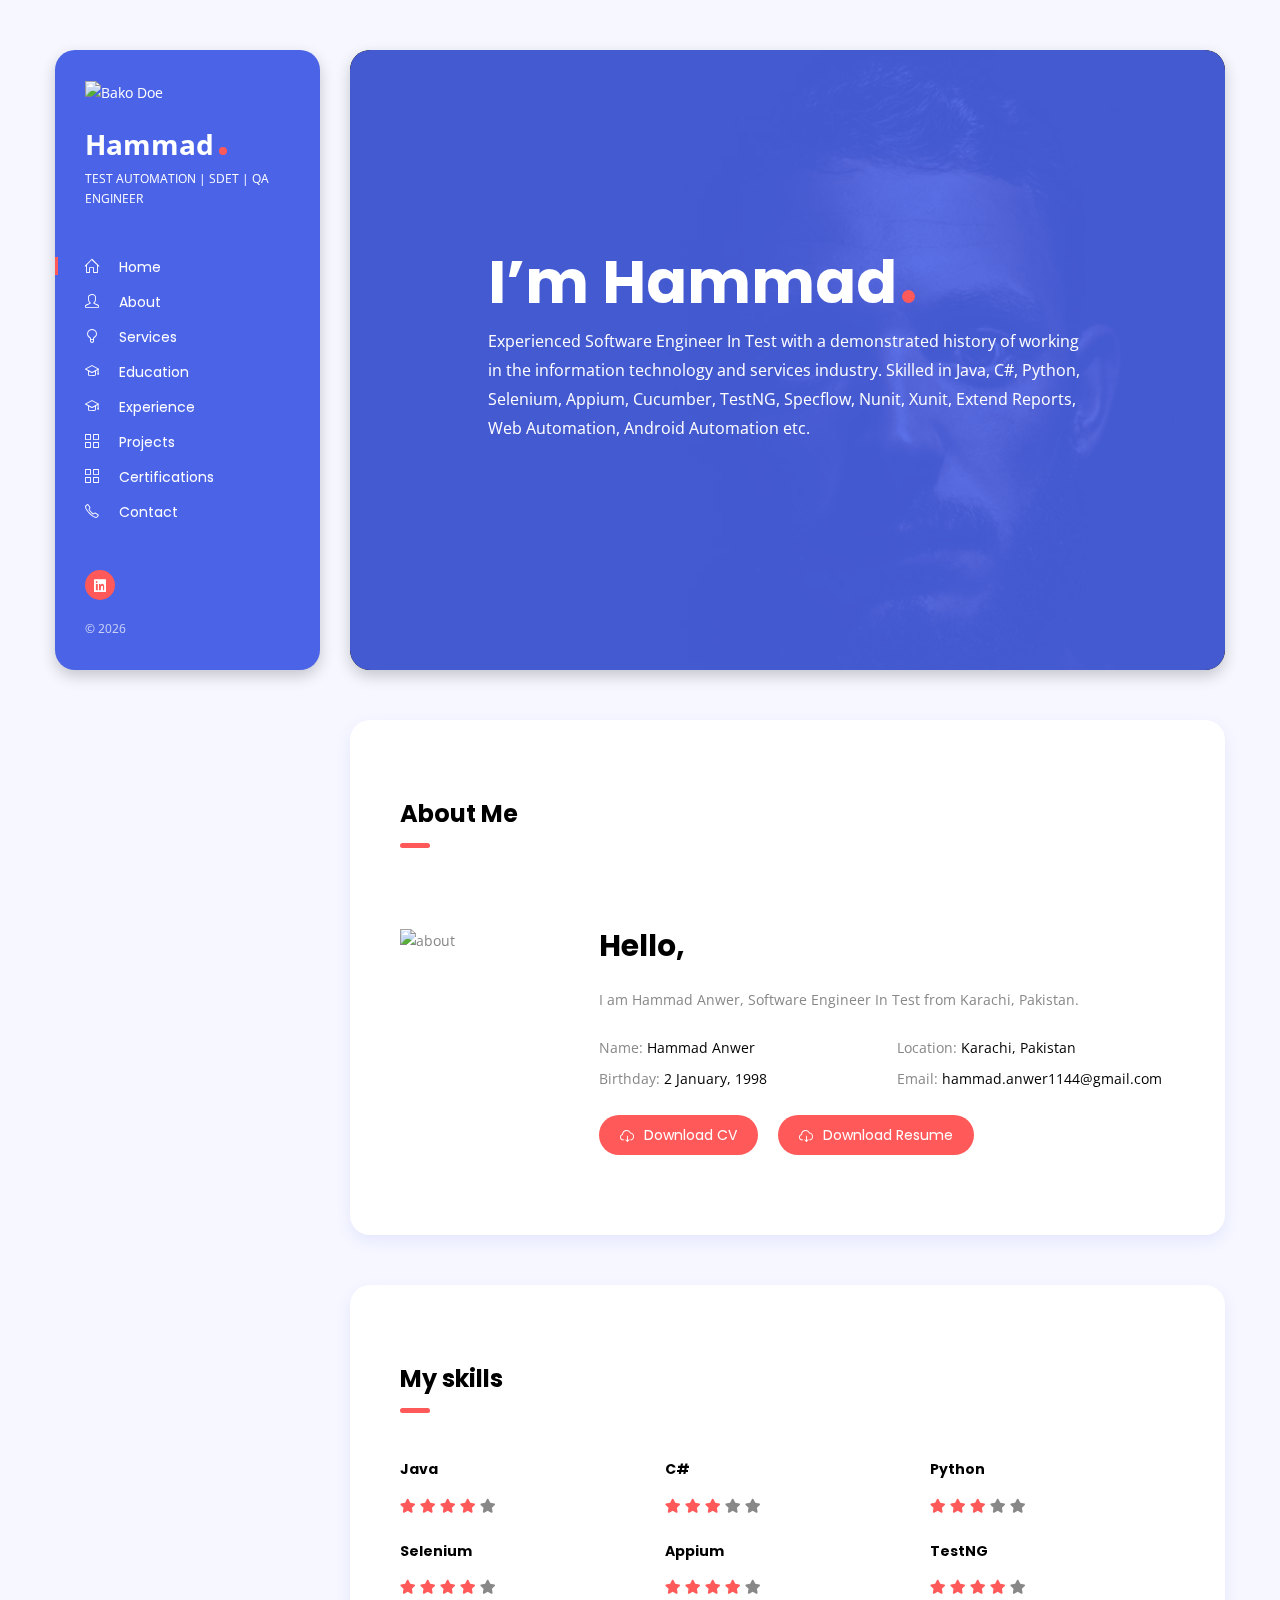
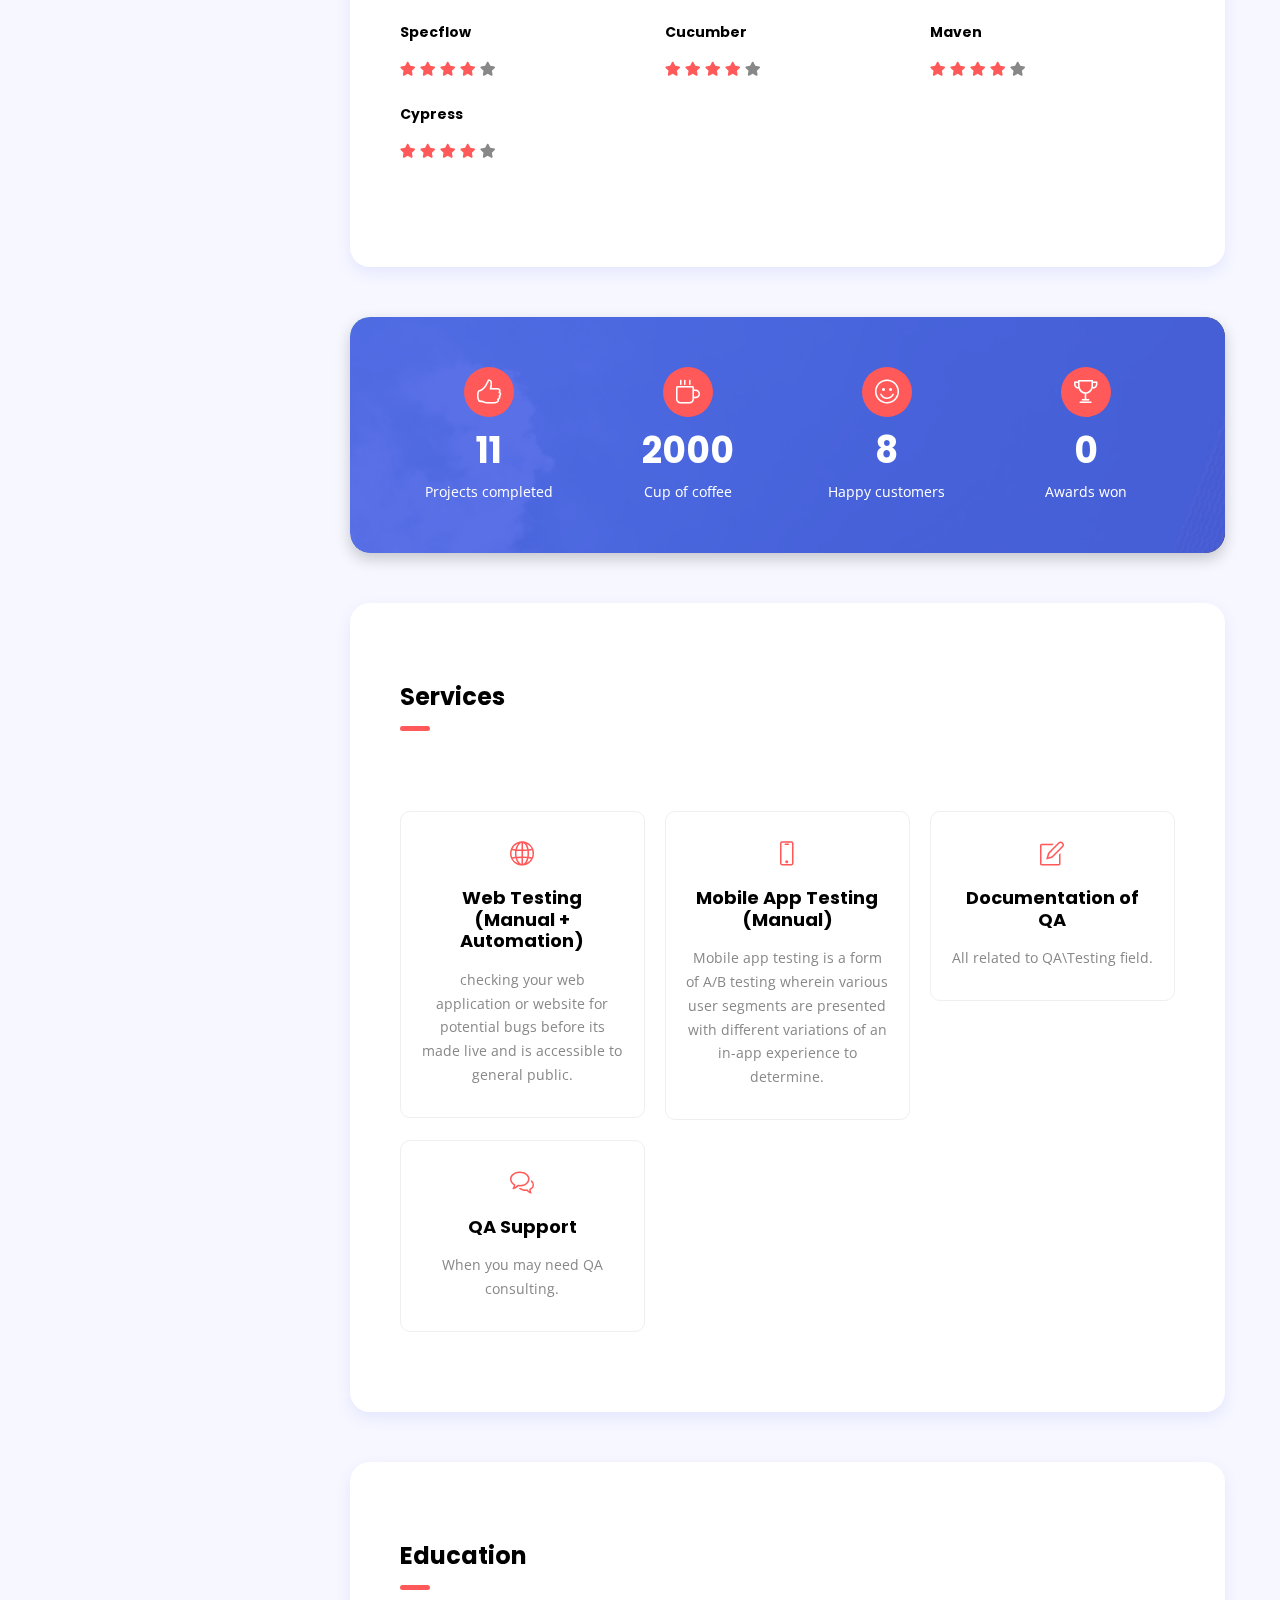
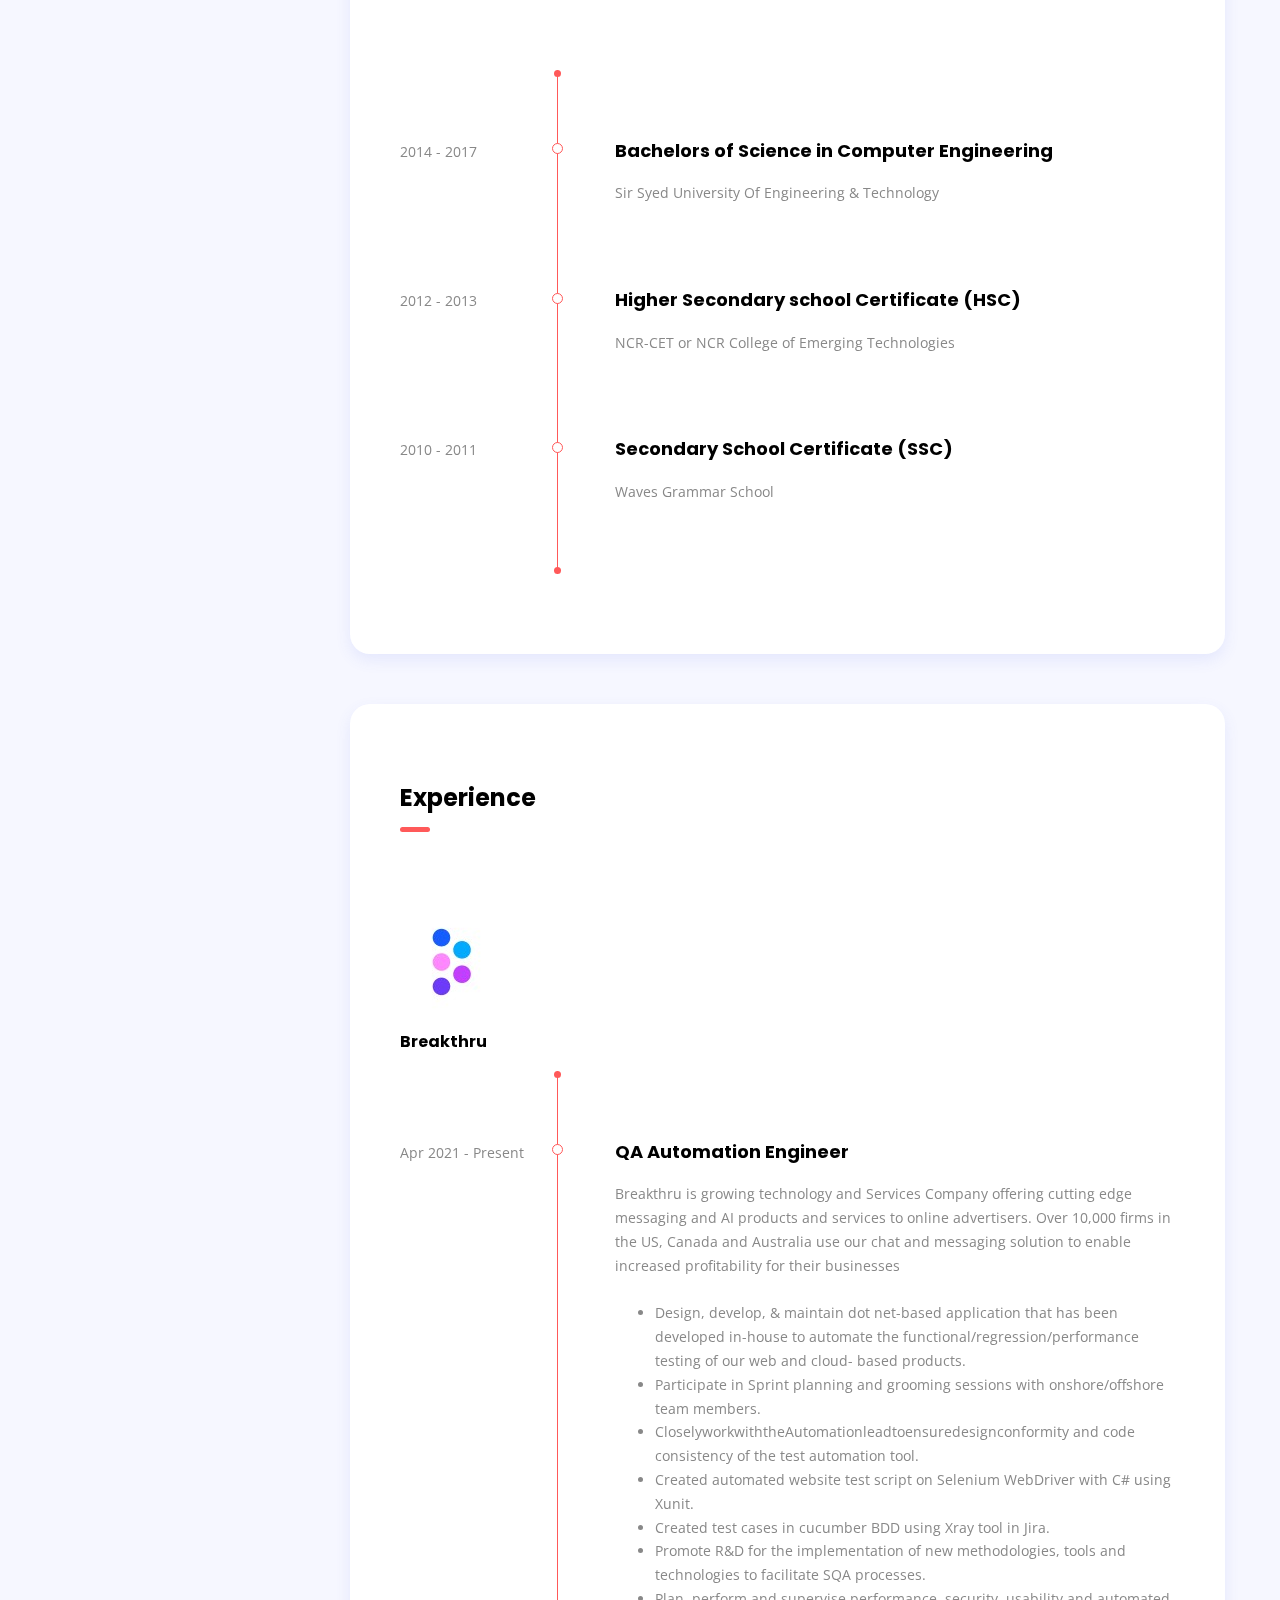
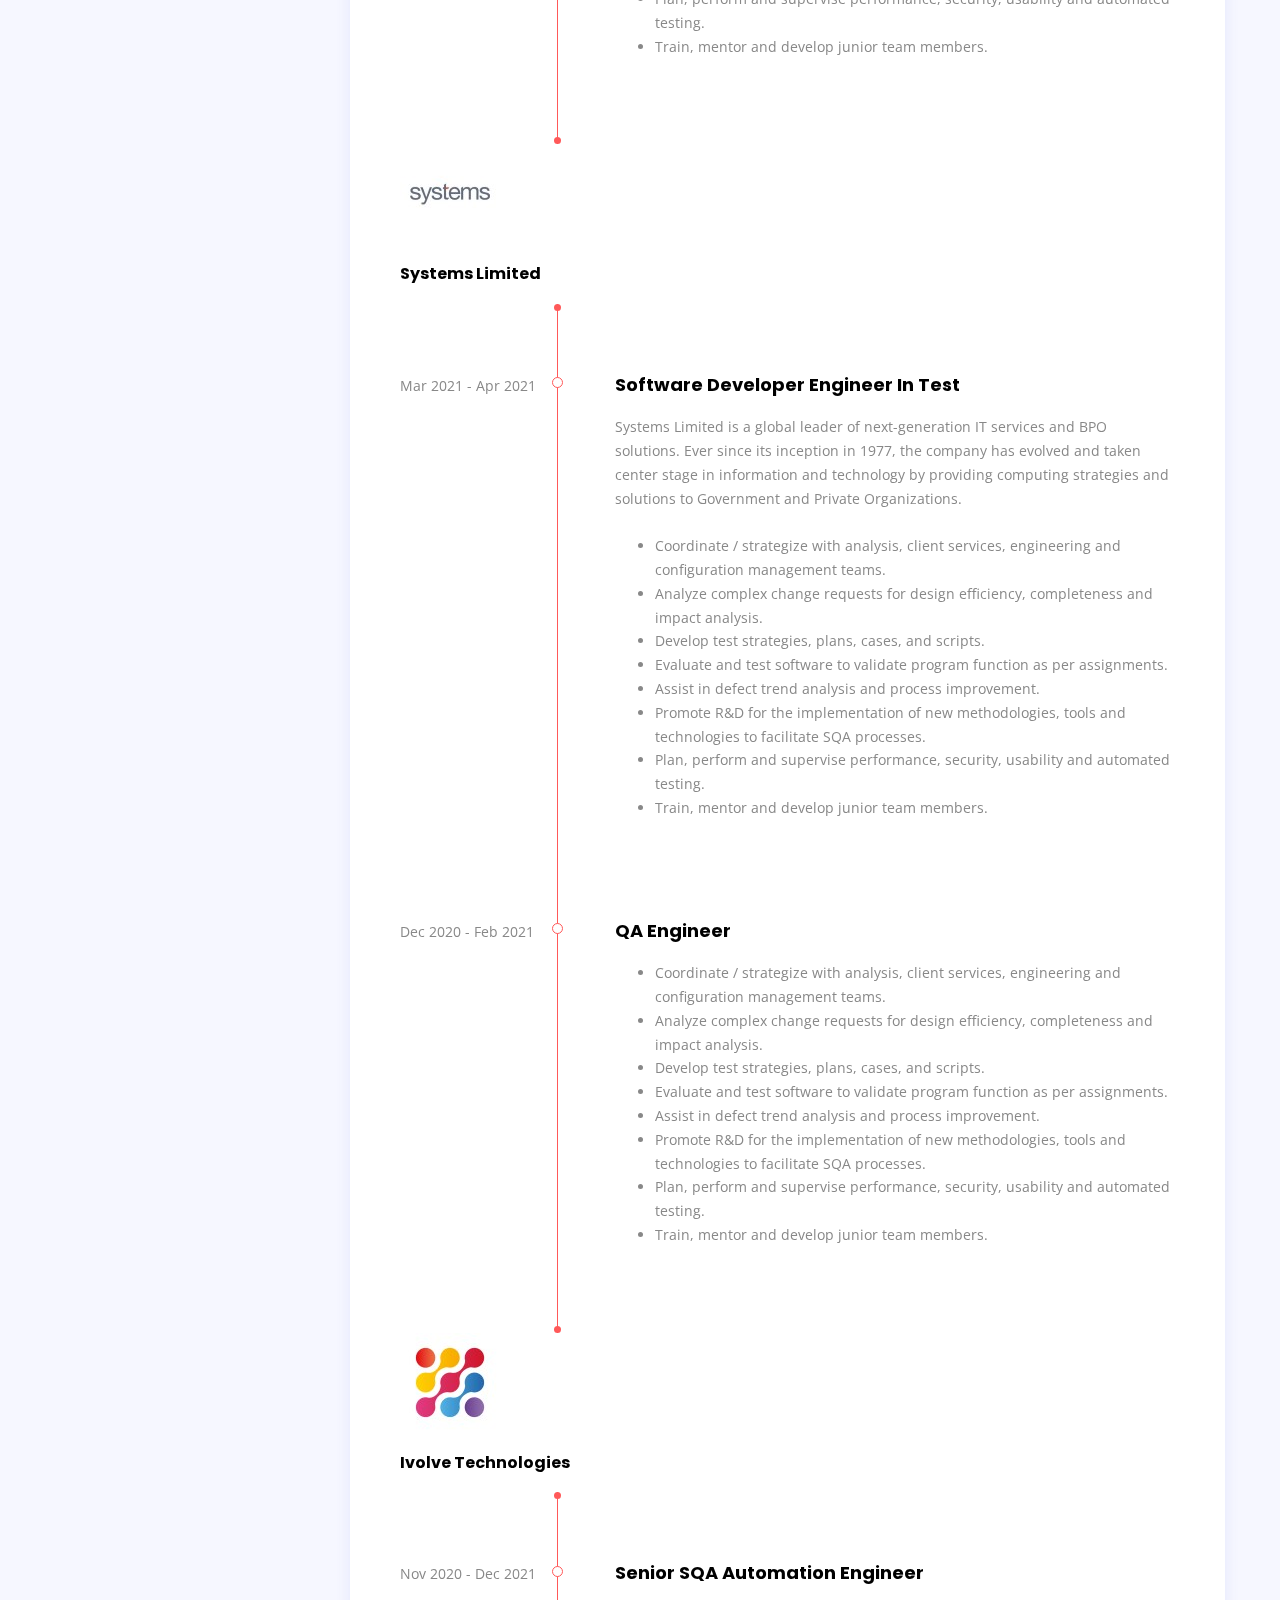
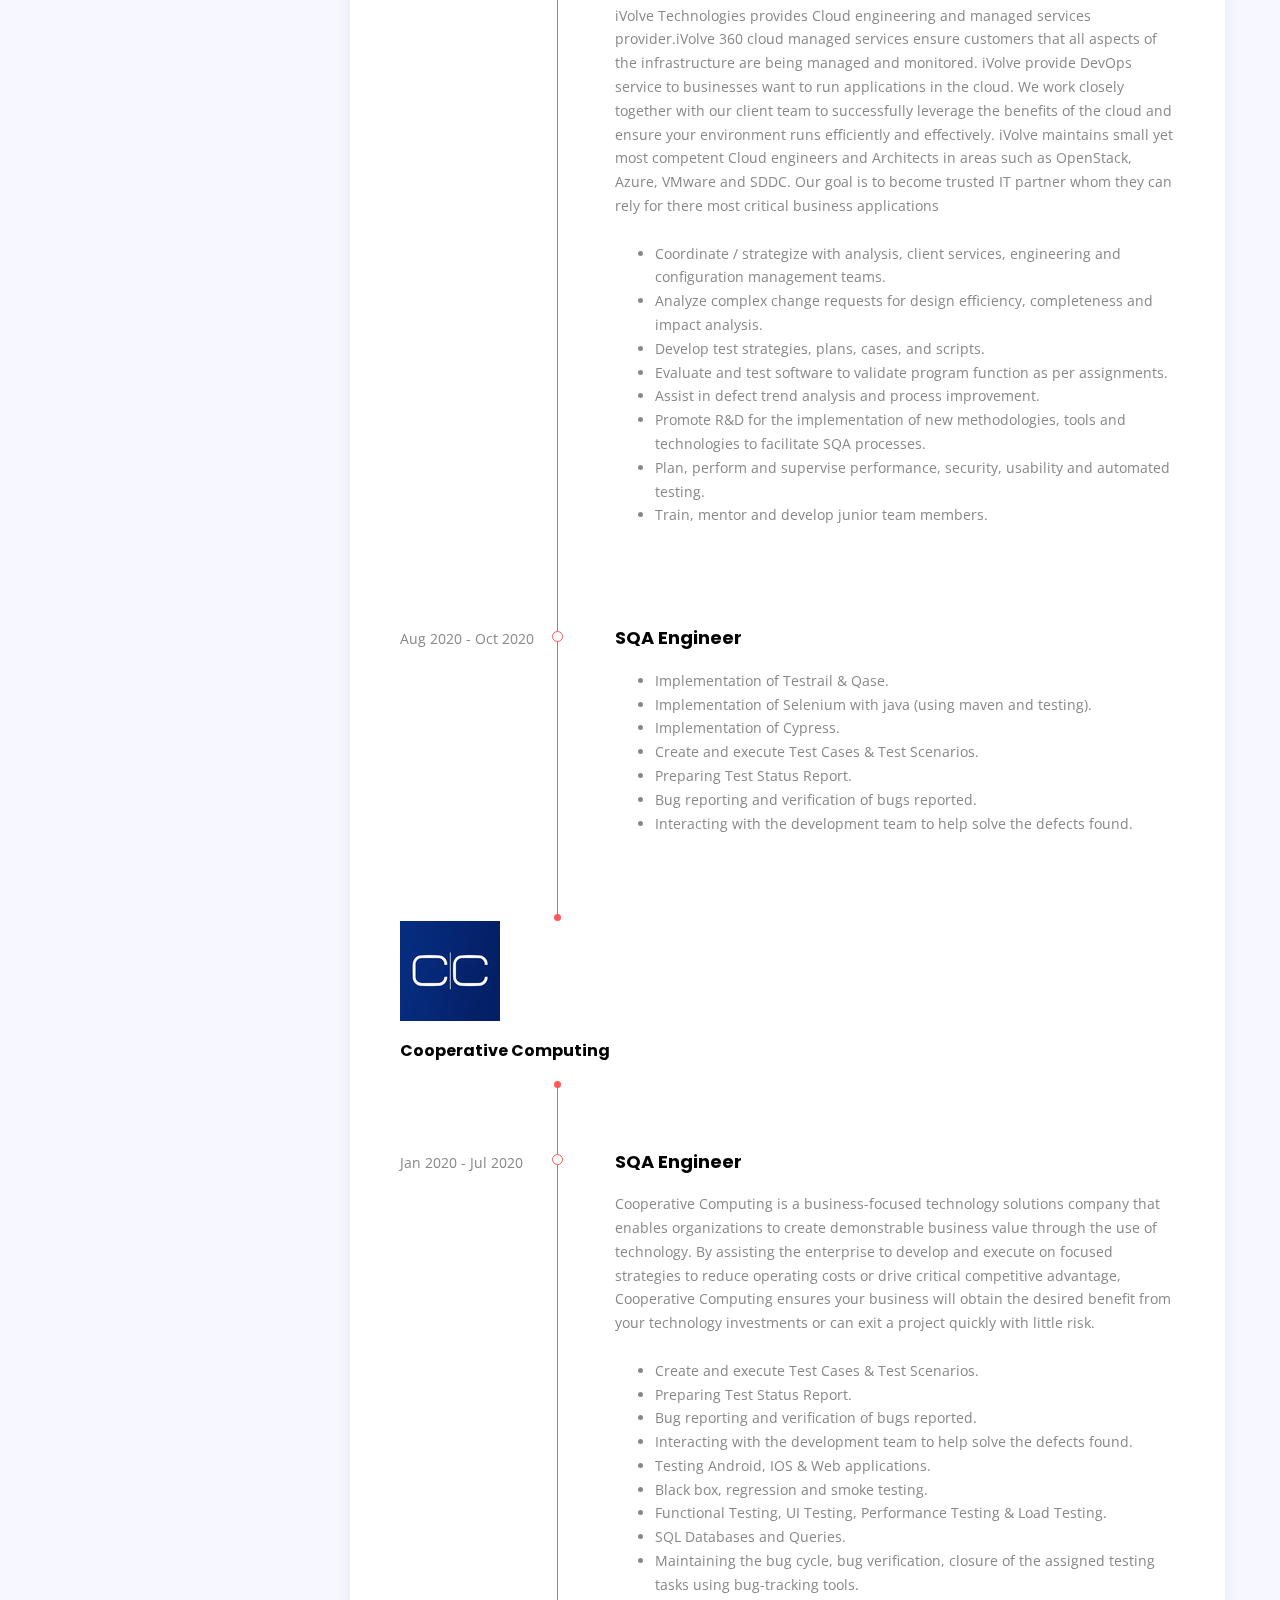
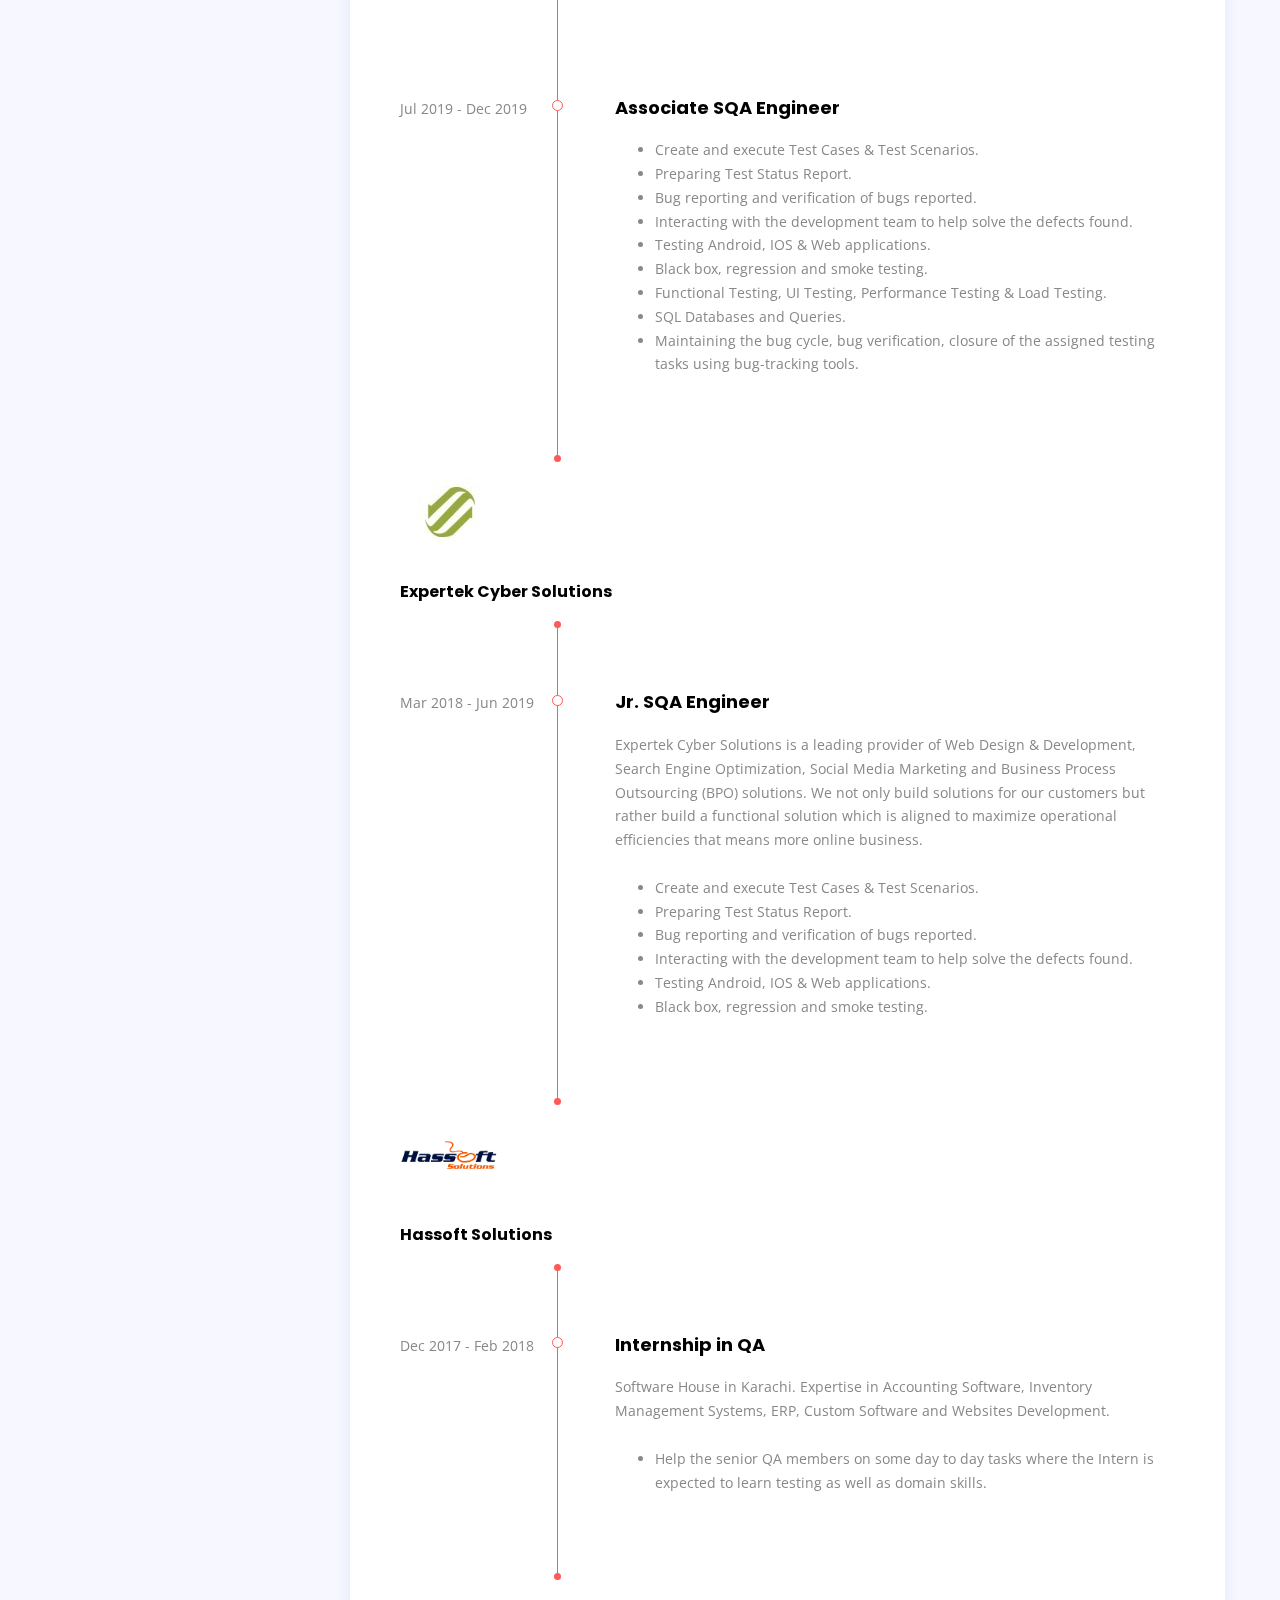
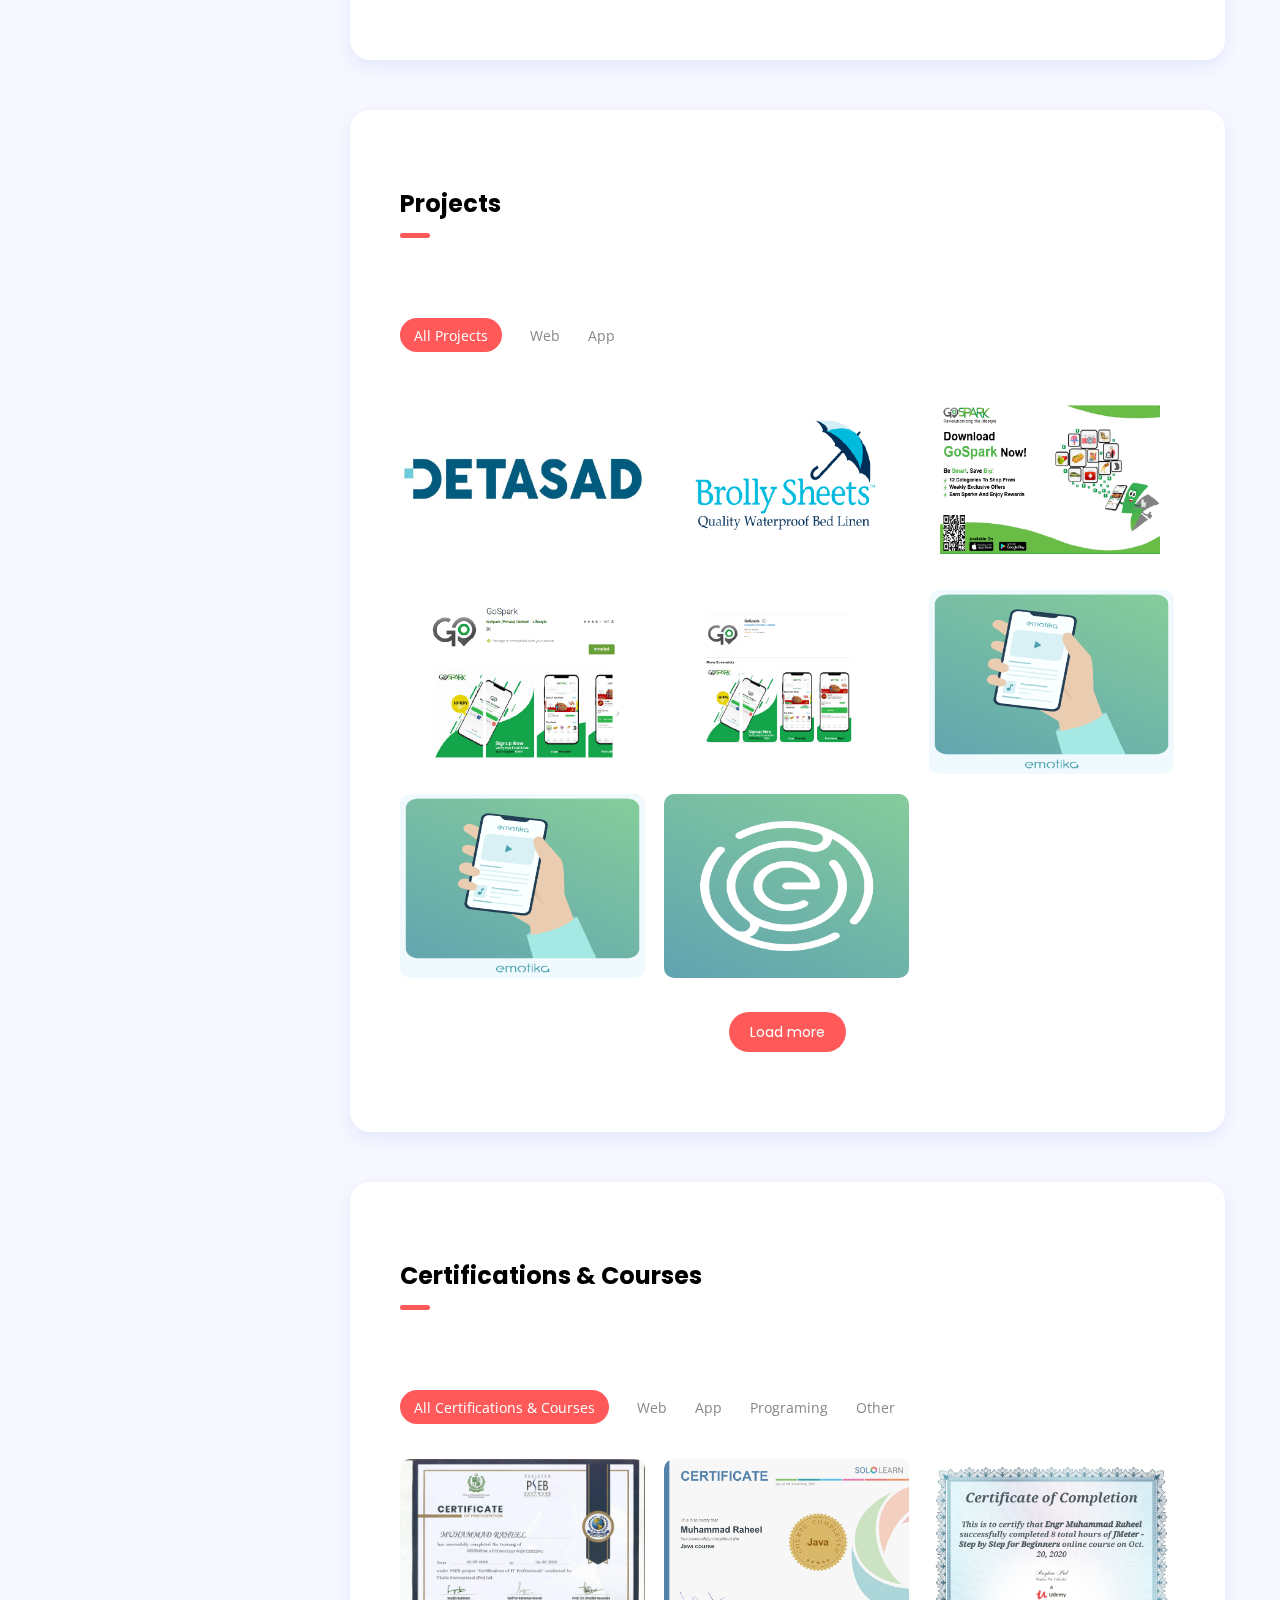
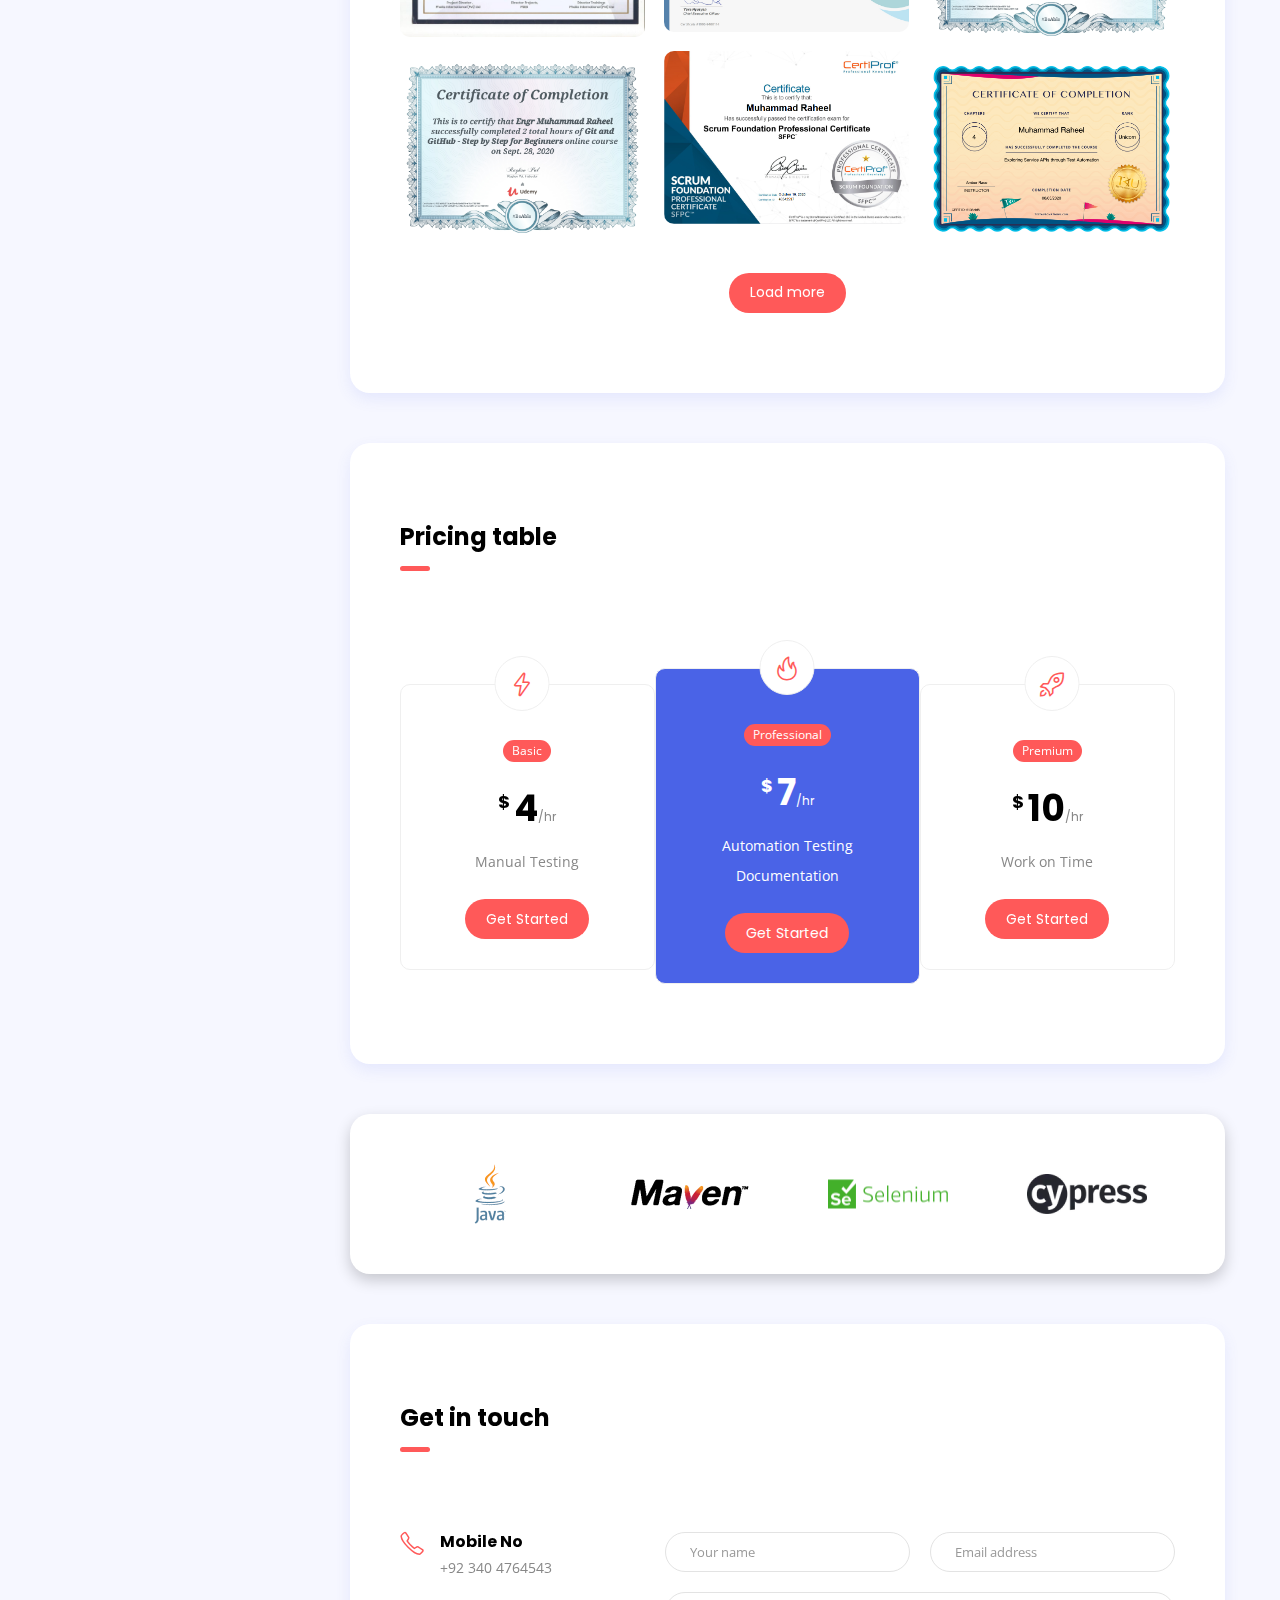
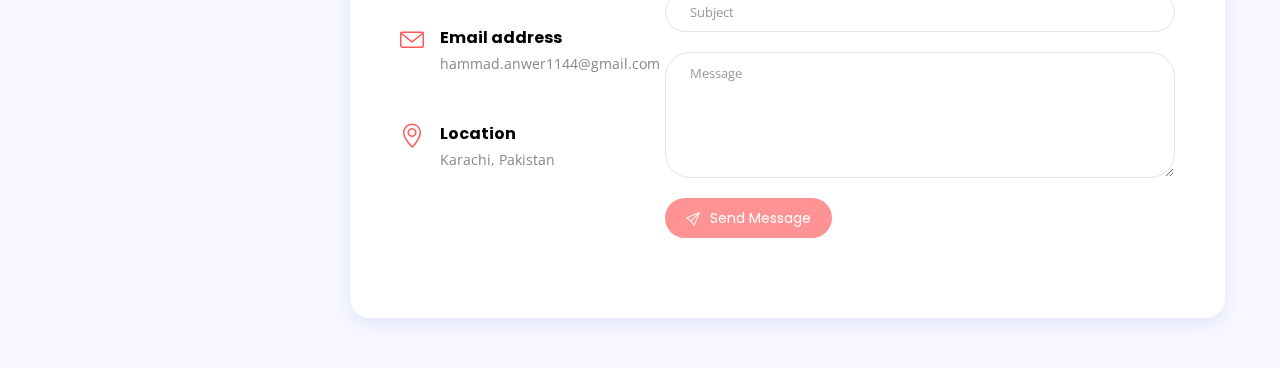
==== commit 39ddba9b: "Some changes" ====
--- a/index.html
+++ b/index.html
@@ -5,8 +5,8 @@
 
 <head>
 	<meta http-equiv="Content-Type" content="text/html; charset=UTF-8">
-	<title>Muhammad Raheel SDET</title>
-	<meta name="description" content="Muhammad Raheel - Personal Portfolio & Resume">
+	<title>Hammad Anwer</title>
+	<meta name="description" content="Hammad Anwer - Personal Portfolio & Resume">
 	<meta name="viewport" content="width=device-width, initial-scale=1, maximum-scale=1">
 	<link rel="shortcut icon" type="image/x-icon" href="images/favicon_io (1)/favicon-32x32.png">
 
@@ -47,8 +47,8 @@
 				<span></span>
 				<span></span>
 			</button>
-			<a href="index-2.html" class="logo"><img src="images/logo.png" alt="Bako Doe" /></a>
-			<a href="index-2.html" class="site-title dot ml-2">Muhammad Raheel</a>
+			<a href="index-2.html" class="logo"><img src="images/logo2.png" alt="Bako Doe" /></a>
+			<a href="index-2.html" class="site-title dot ml-2">Hammad Anwer</a>
 		</div>
 
 		<!-- header -->
@@ -57,8 +57,8 @@
 				<span aria-hidden="true">&times;</span>
 			</button>
 			<div class="header-inner d-flex align-items-start flex-column">
-				<a href="index-2.html"><img src="images/logo.png" alt="Bako Doe" /></a>
-				<a href="index-2.html" class="site-title dot mt-3">M Raheel</a>
+				<a href="index-2.html"><img src="images/logo2.png" alt="Bako Doe" /></a>
+				<a href="index-2.html" class="site-title dot mt-3">Hammad</a>
 				<span class="site-slogan">Test Automation | SDET | QA Engineer</span>
 
 				<!-- navigation menu -->
@@ -104,7 +104,7 @@
 			<section class="hero background parallax shadow-dark d-flex align-items-center" id="home"
 				data-image-src="images/hero.jpg">
 				<div class="cta mx-auto mt-2">
-					<h1 class="mt-0 mb-4">I’m M Raheel<span class="dot"></span></h1>
+					<h1 class="mt-0 mb-4">I’m Hammad<span class="dot"></span></h1>
 					<p class="mb-4">Experienced Software Engineer In Test with a demonstrated history of working in
 						the information technology and services industry. Skilled in Java, C#, Python, Selenium, Appium,
 						Cucumber,
@@ -126,19 +126,19 @@
 
 				<div class="row">
 					<div class="col-md-3">
-						<img src="images/about.png" alt="about" />
+						<img src="images/about2.png" alt="about" />
 					</div>
 					<div class="col-md-9">
 						<h2 class="mt-4 mt-md-0 mb-4">Hello,</h2>
-						<p class="mb-0">I am M Raheel, Software Engineer In Test from Karachi, Pakistan.</p>
+						<p class="mb-0">I am Hammad Anwer, Software Engineer In Test from Karachi, Pakistan.</p>
 						<div class="row my-4">
 							<div class="col-md-6">
-								<p class="mb-2">Name: <span class="text-dark">M Raheel</span></p>
-								<p class="mb-0">Birthday: <span class="text-dark">25 November, 1994</span></p>
+								<p class="mb-2">Name: <span class="text-dark">Hammad Anwer</span></p>
+								<p class="mb-0">Birthday: <span class="text-dark">2 January, 1998</span></p>
 							</div>
 							<div class="col-md-6 mt-2 mt-md-0 mt-sm-2">
 								<p class="mb-2">Location: <span class="text-dark">Karachi, Pakistan</span></p>
-								<p class="mb-0">Email: <span class="text-dark">mraheel075@gmail.com</span></p>
+								<p class="mb-0">Email: <span class="text-dark">hammad.anwer1144@gmail.com</span></p>
 							</div>
 						</div>
 						<a href="docs/CVResume/Muhammad Raheel - QA Automation Engineer's CV - Karachi.pdf" target="_blank"
@@ -1417,14 +1417,14 @@
 							<i class="icon-phone"></i>
 							<div class="details">
 								<h5>Mobile No</h5>
-								<span>+92 336 3074950</span>
+								<span>+92 340 4764543</span>
 							</div>
 						</div>
 						<div class="contact-info mb-5">
 							<i class="icon-envelope"></i>
 							<div class="details">
 								<h5>Email address</h5>
-								<span>mraheel075@gmail.com</span>
+								<span>hammad.anwer1144@gmail.com</span>
 							</div>
 						</div>
 						<div class="contact-info">
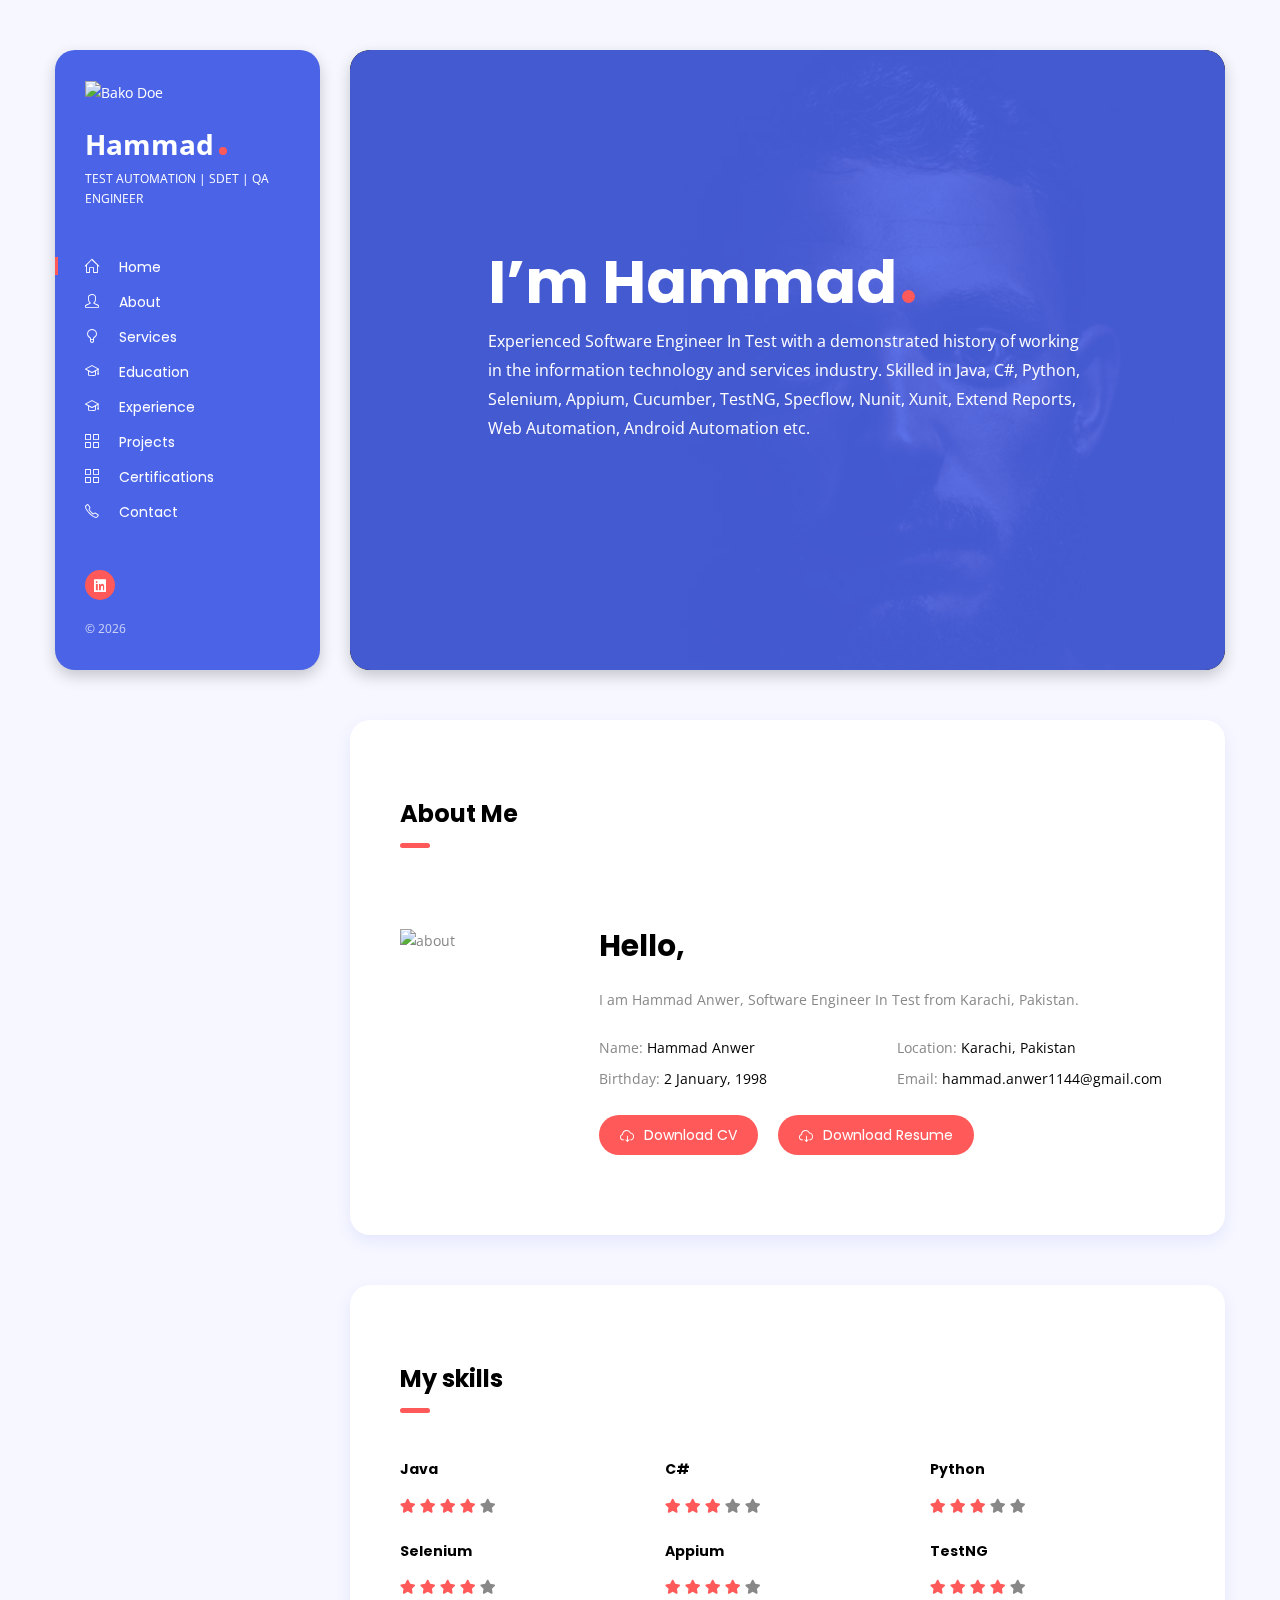
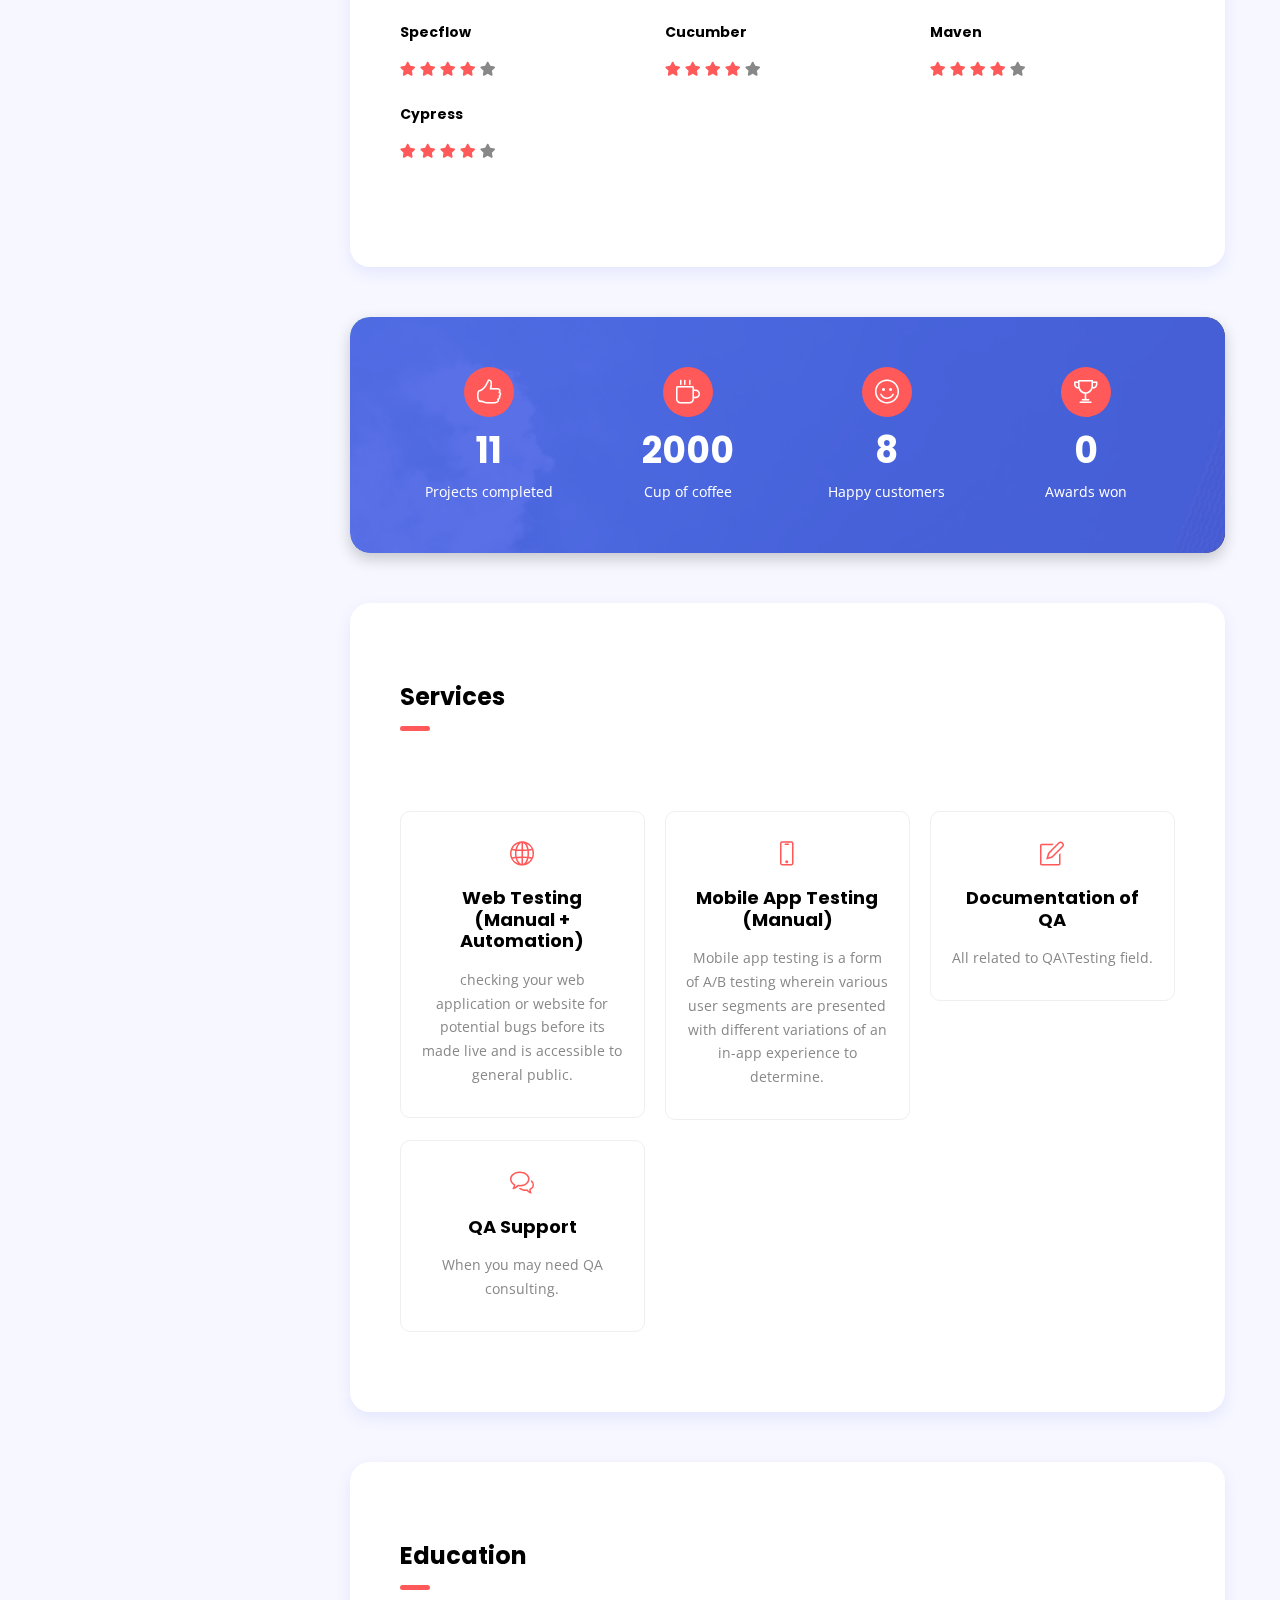
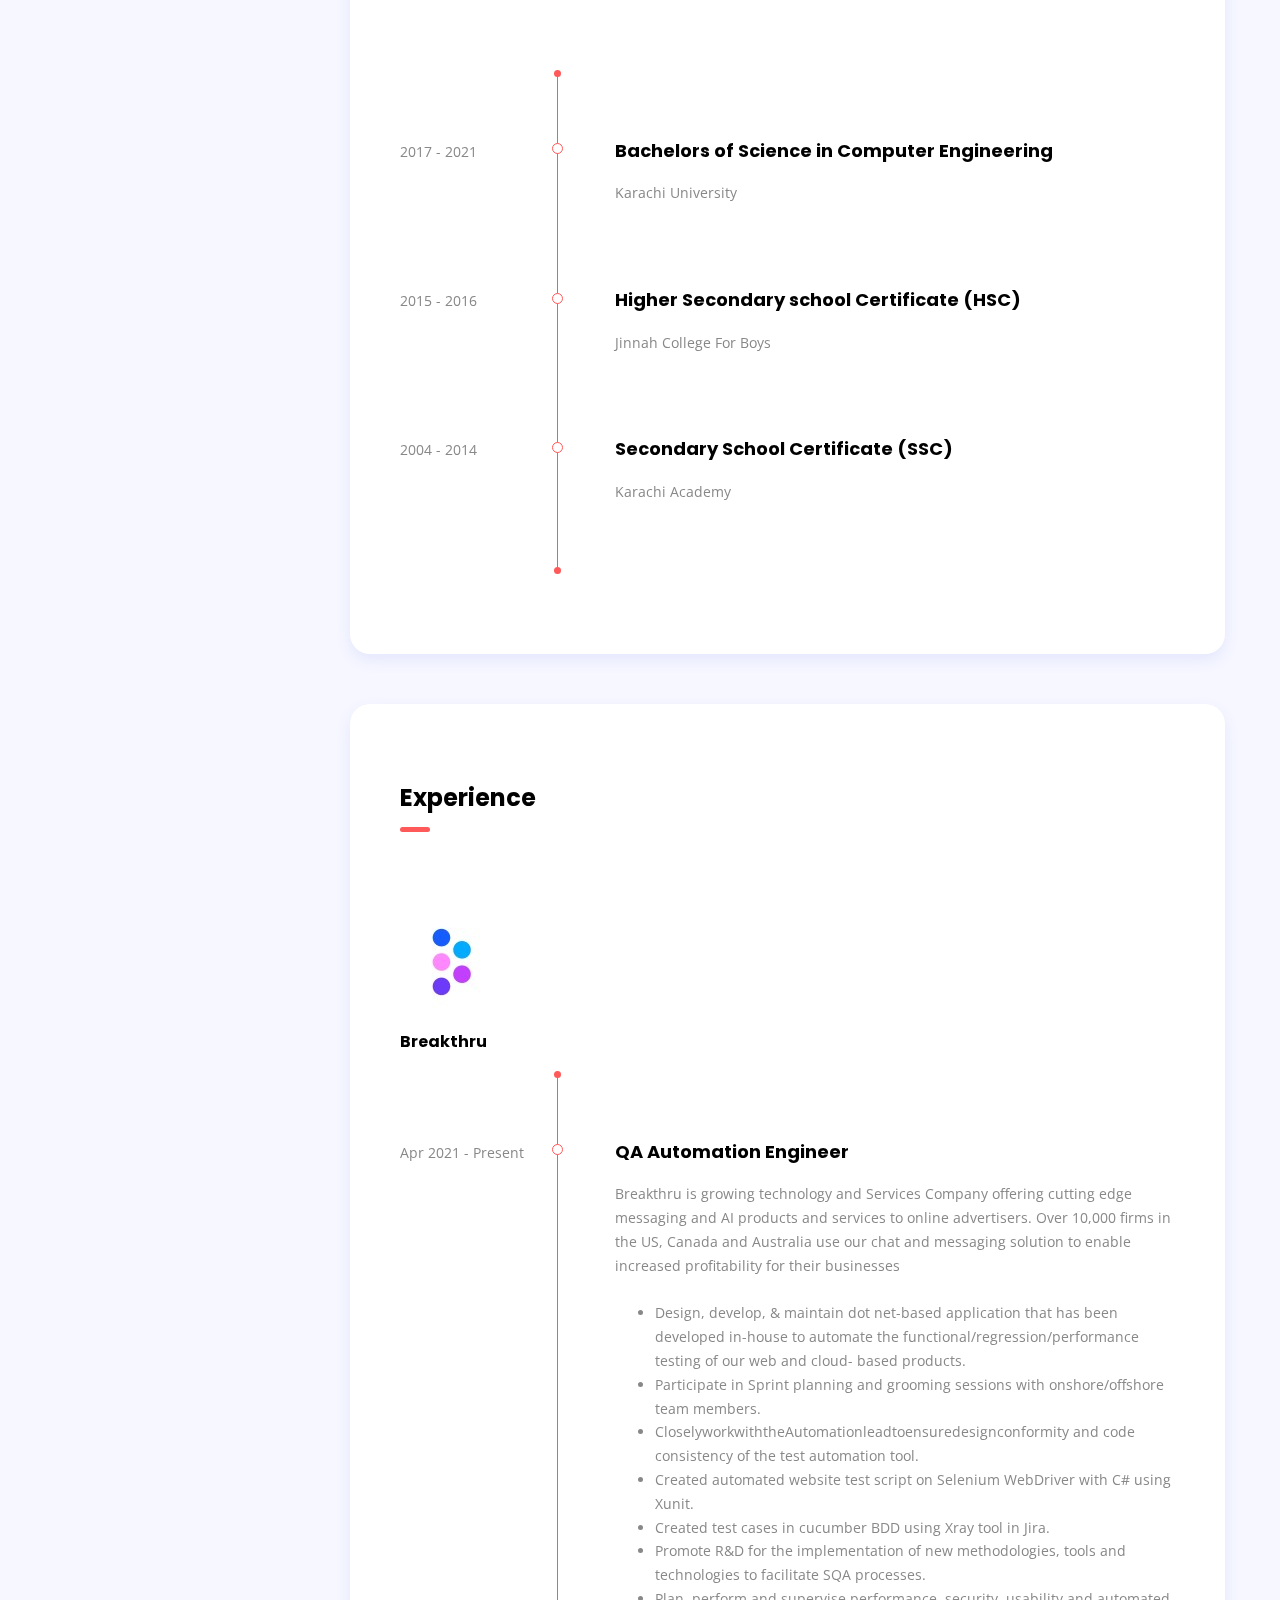
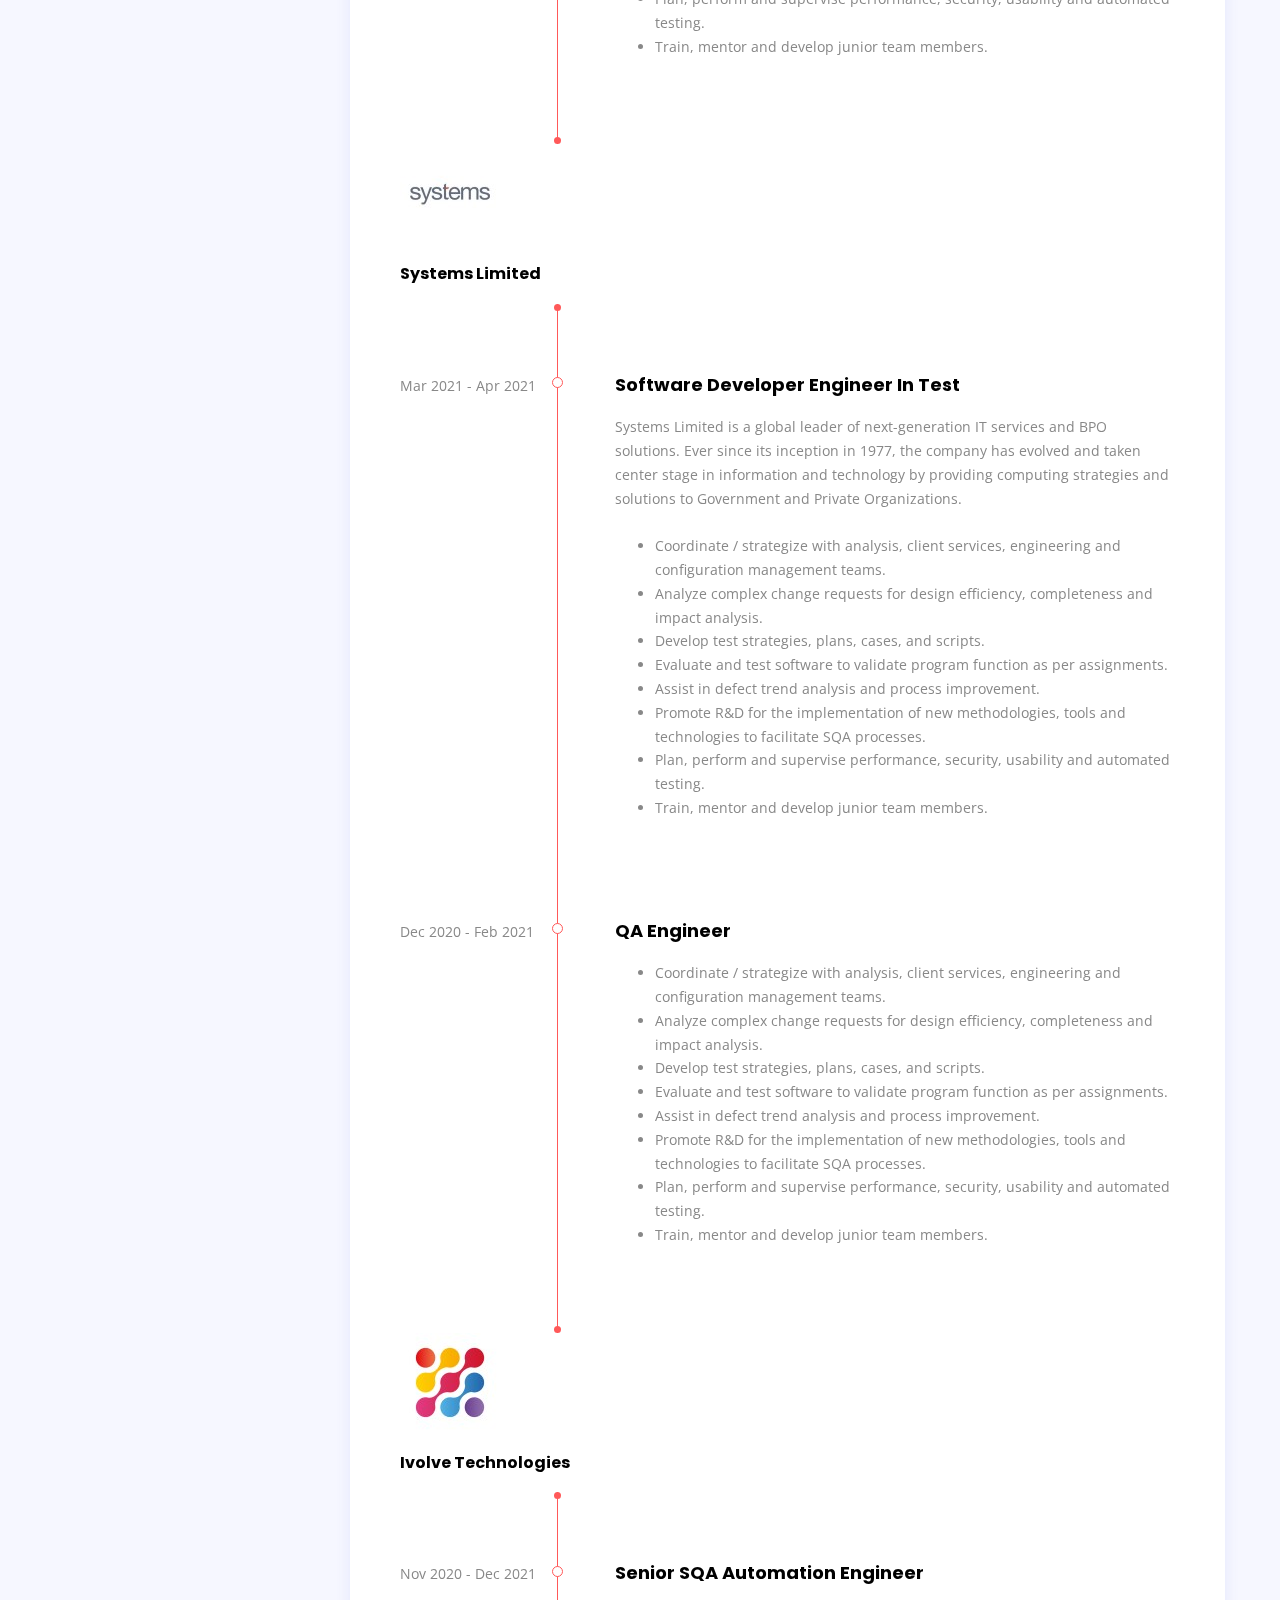
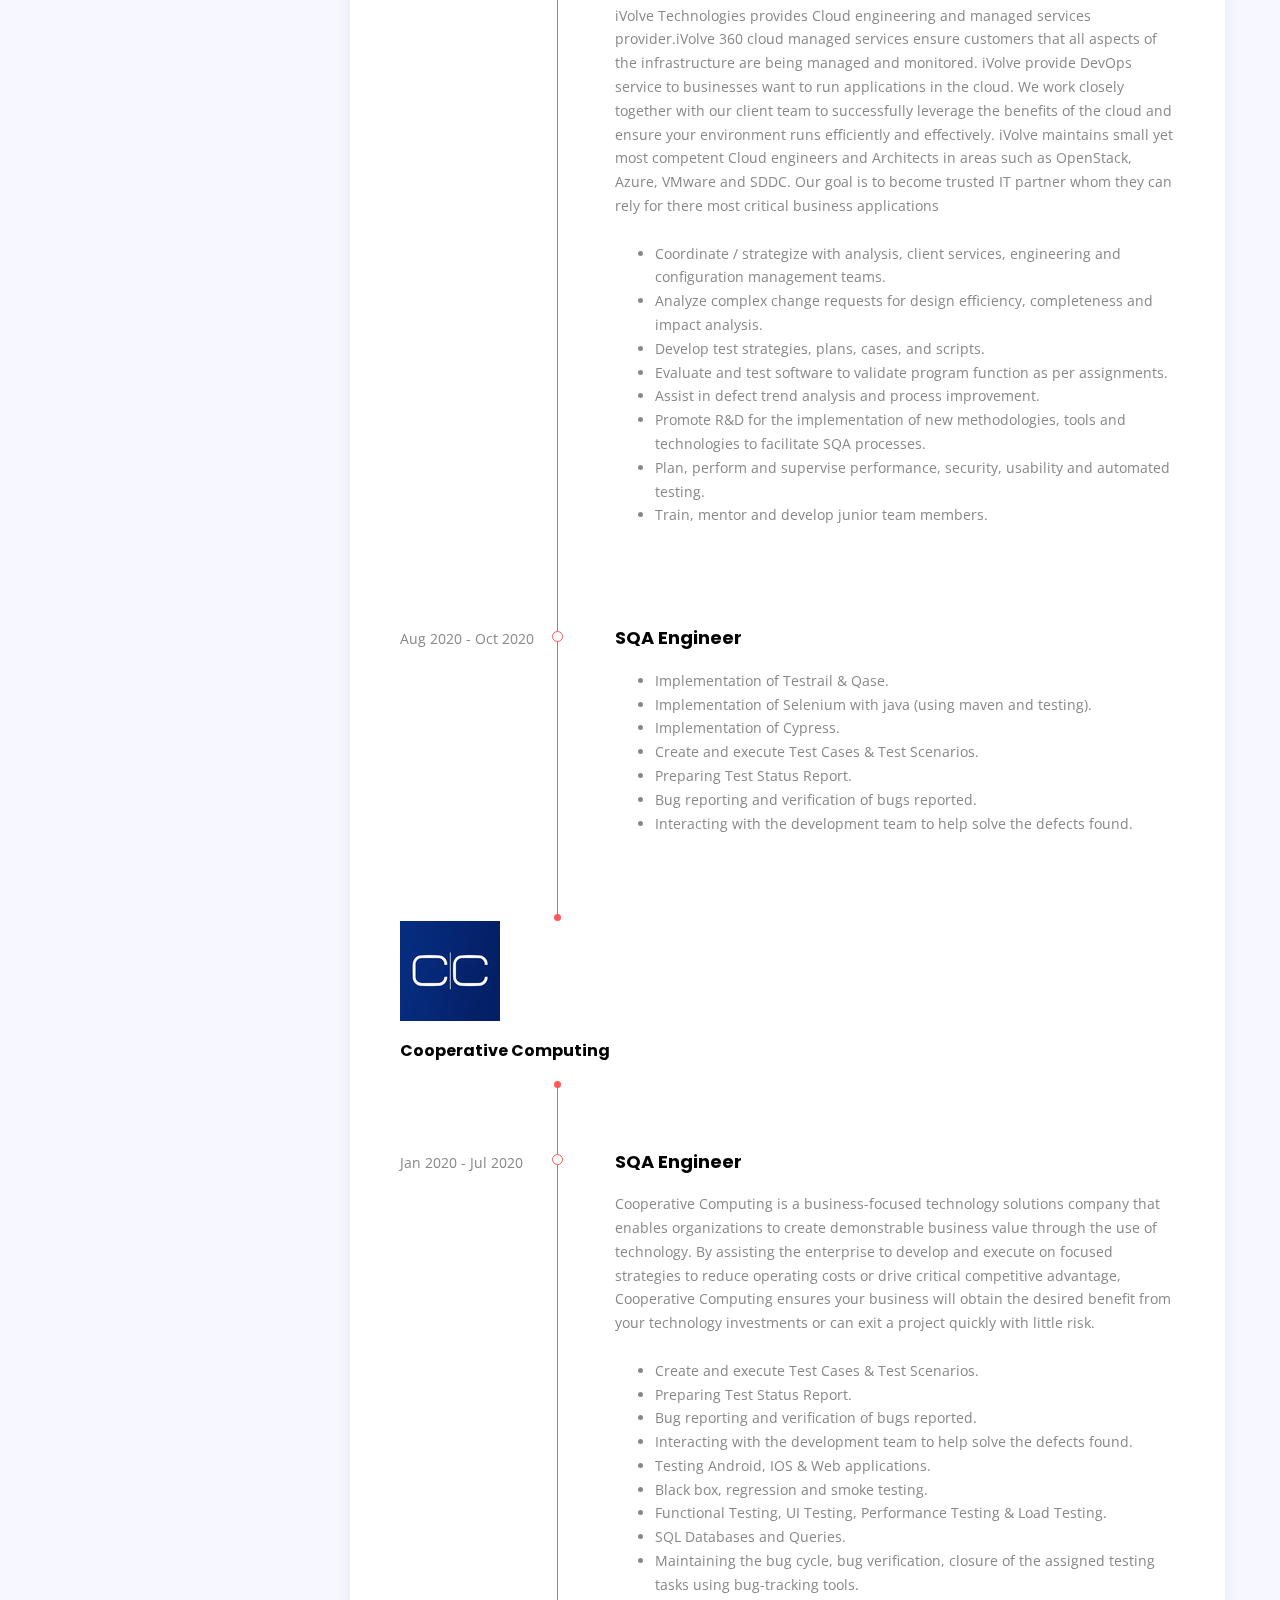
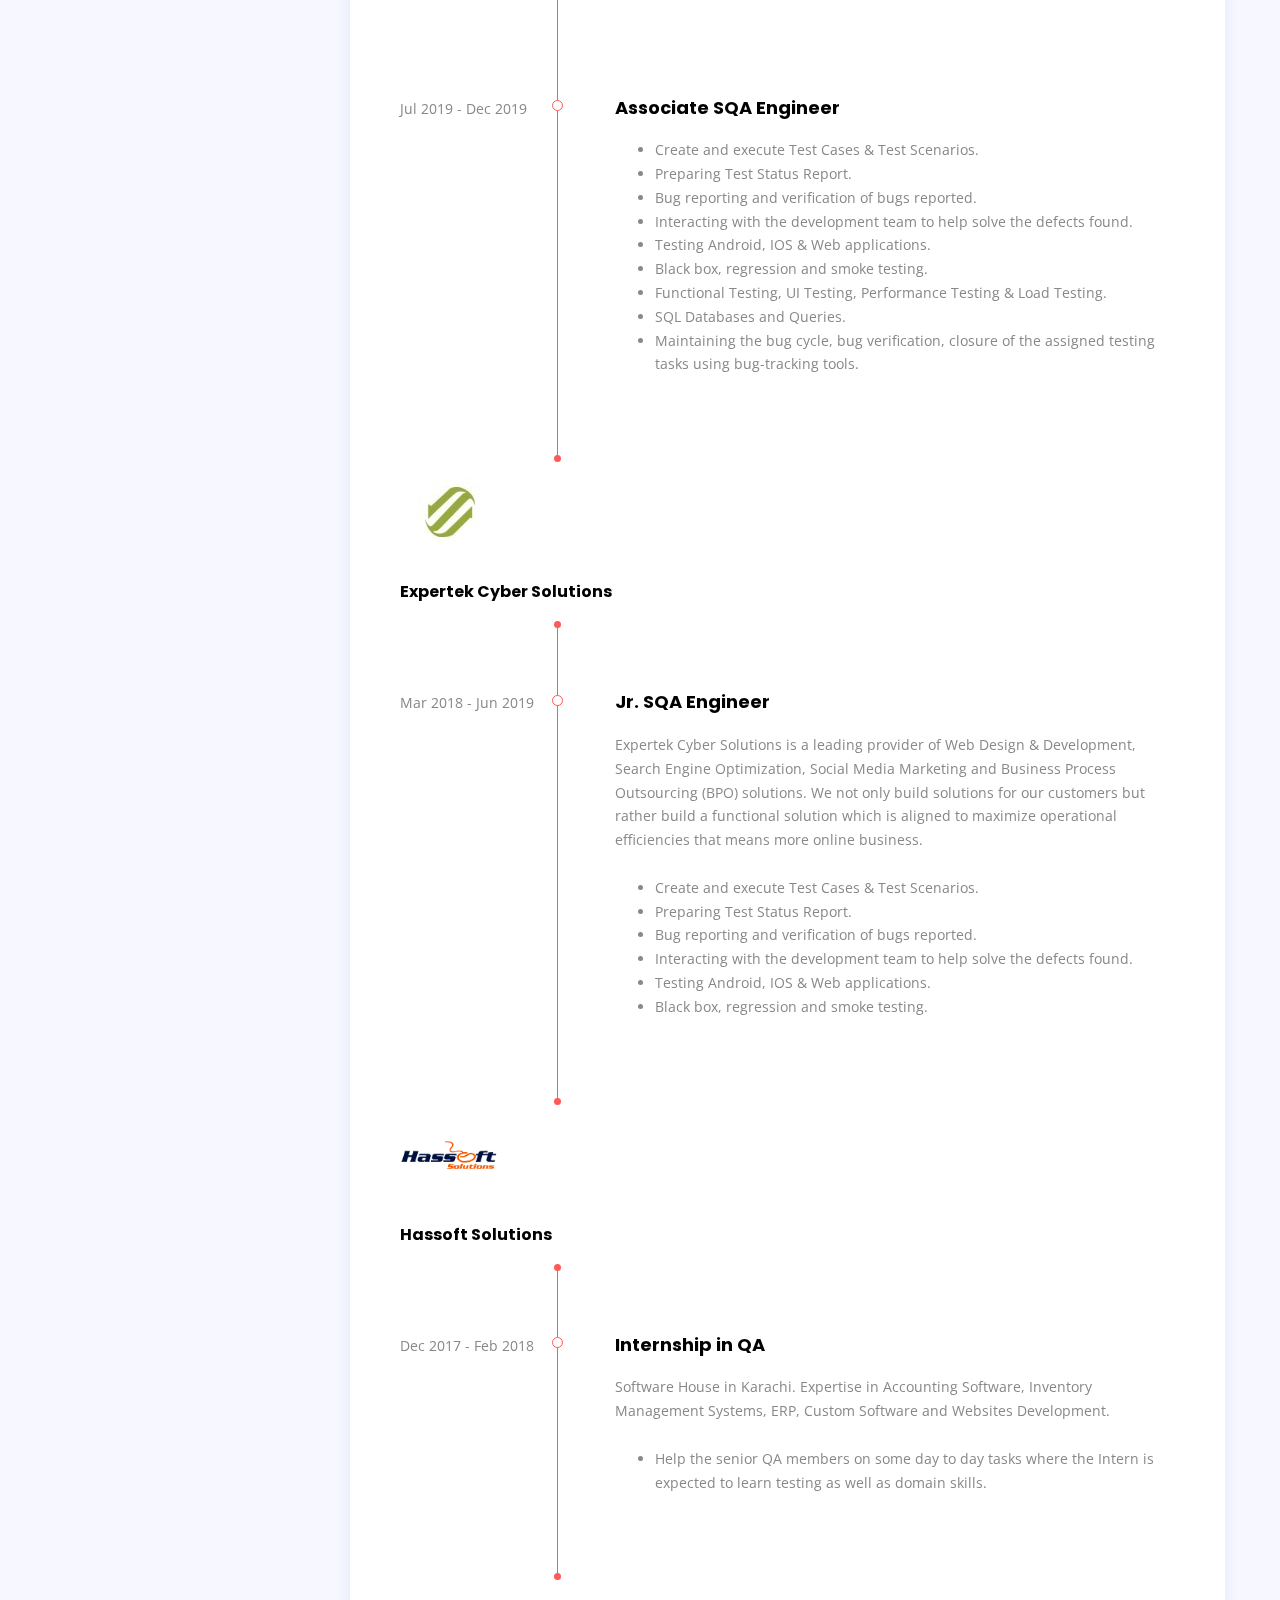
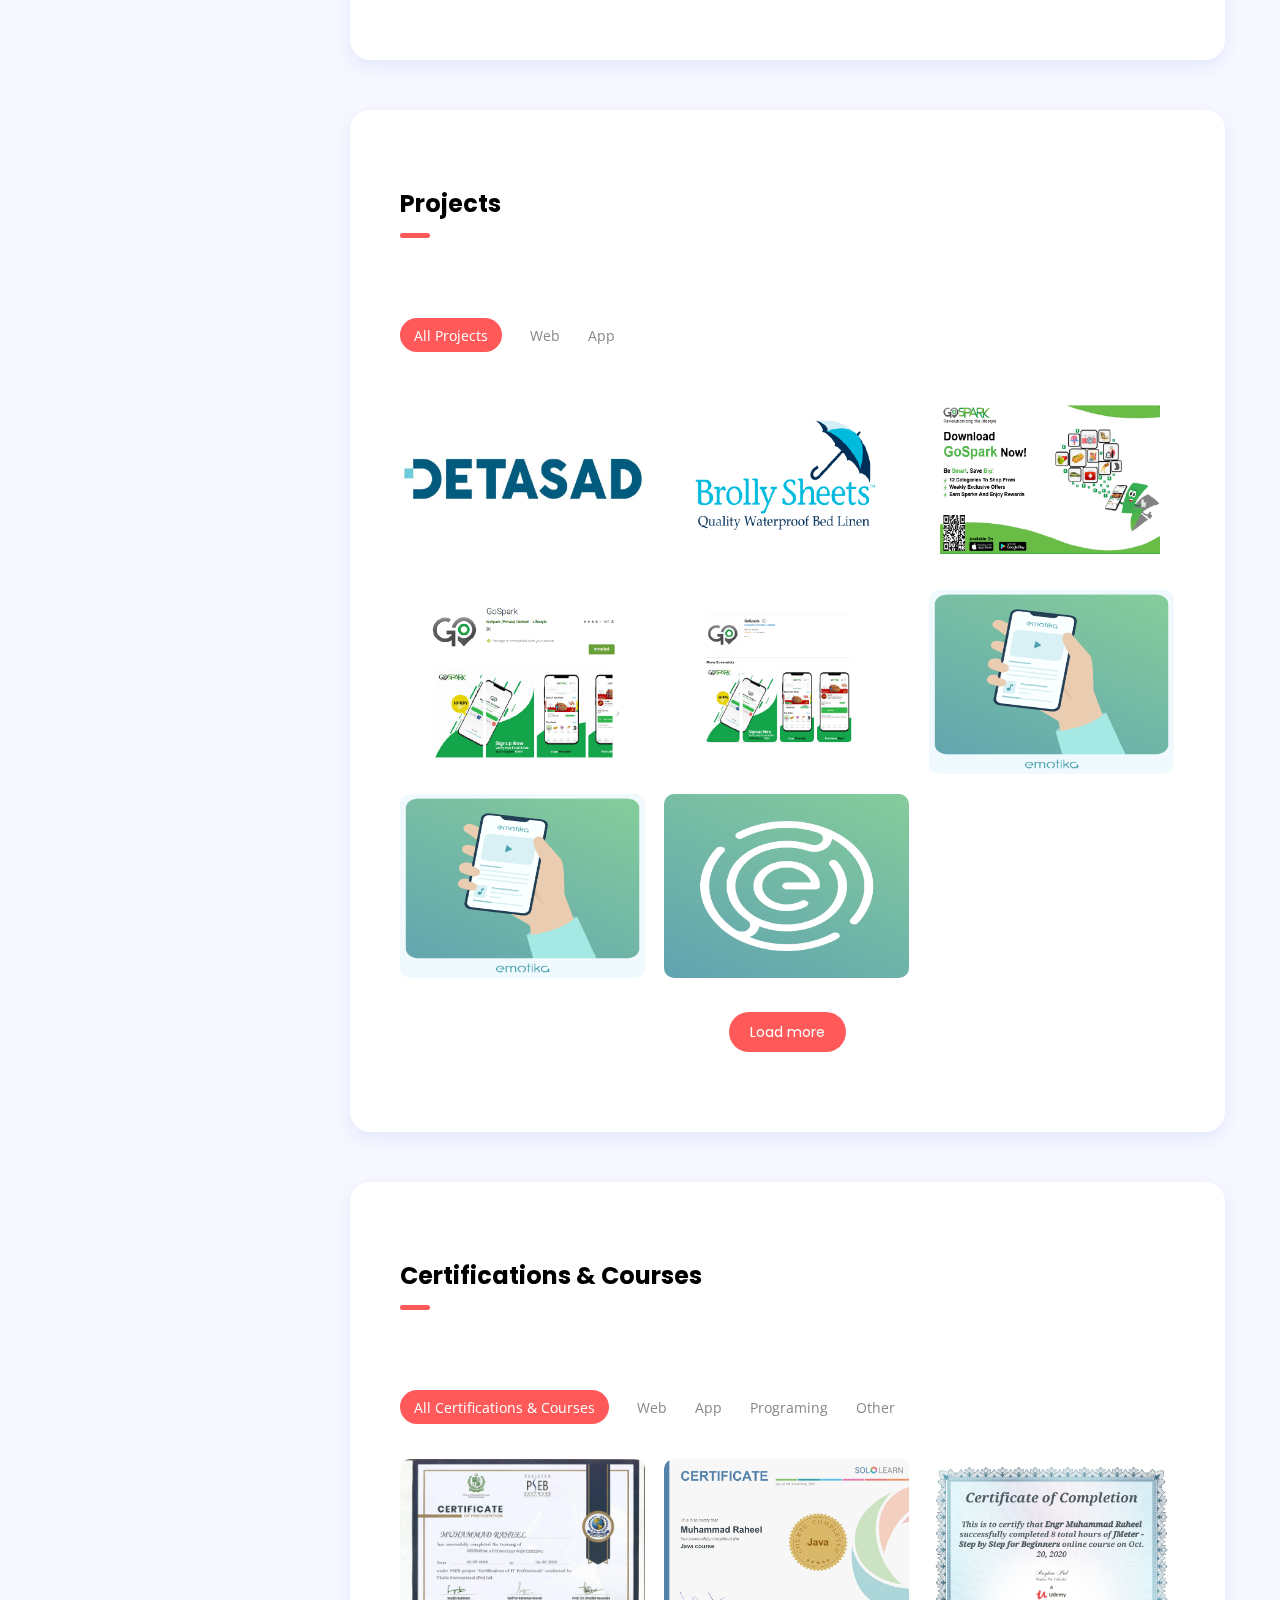
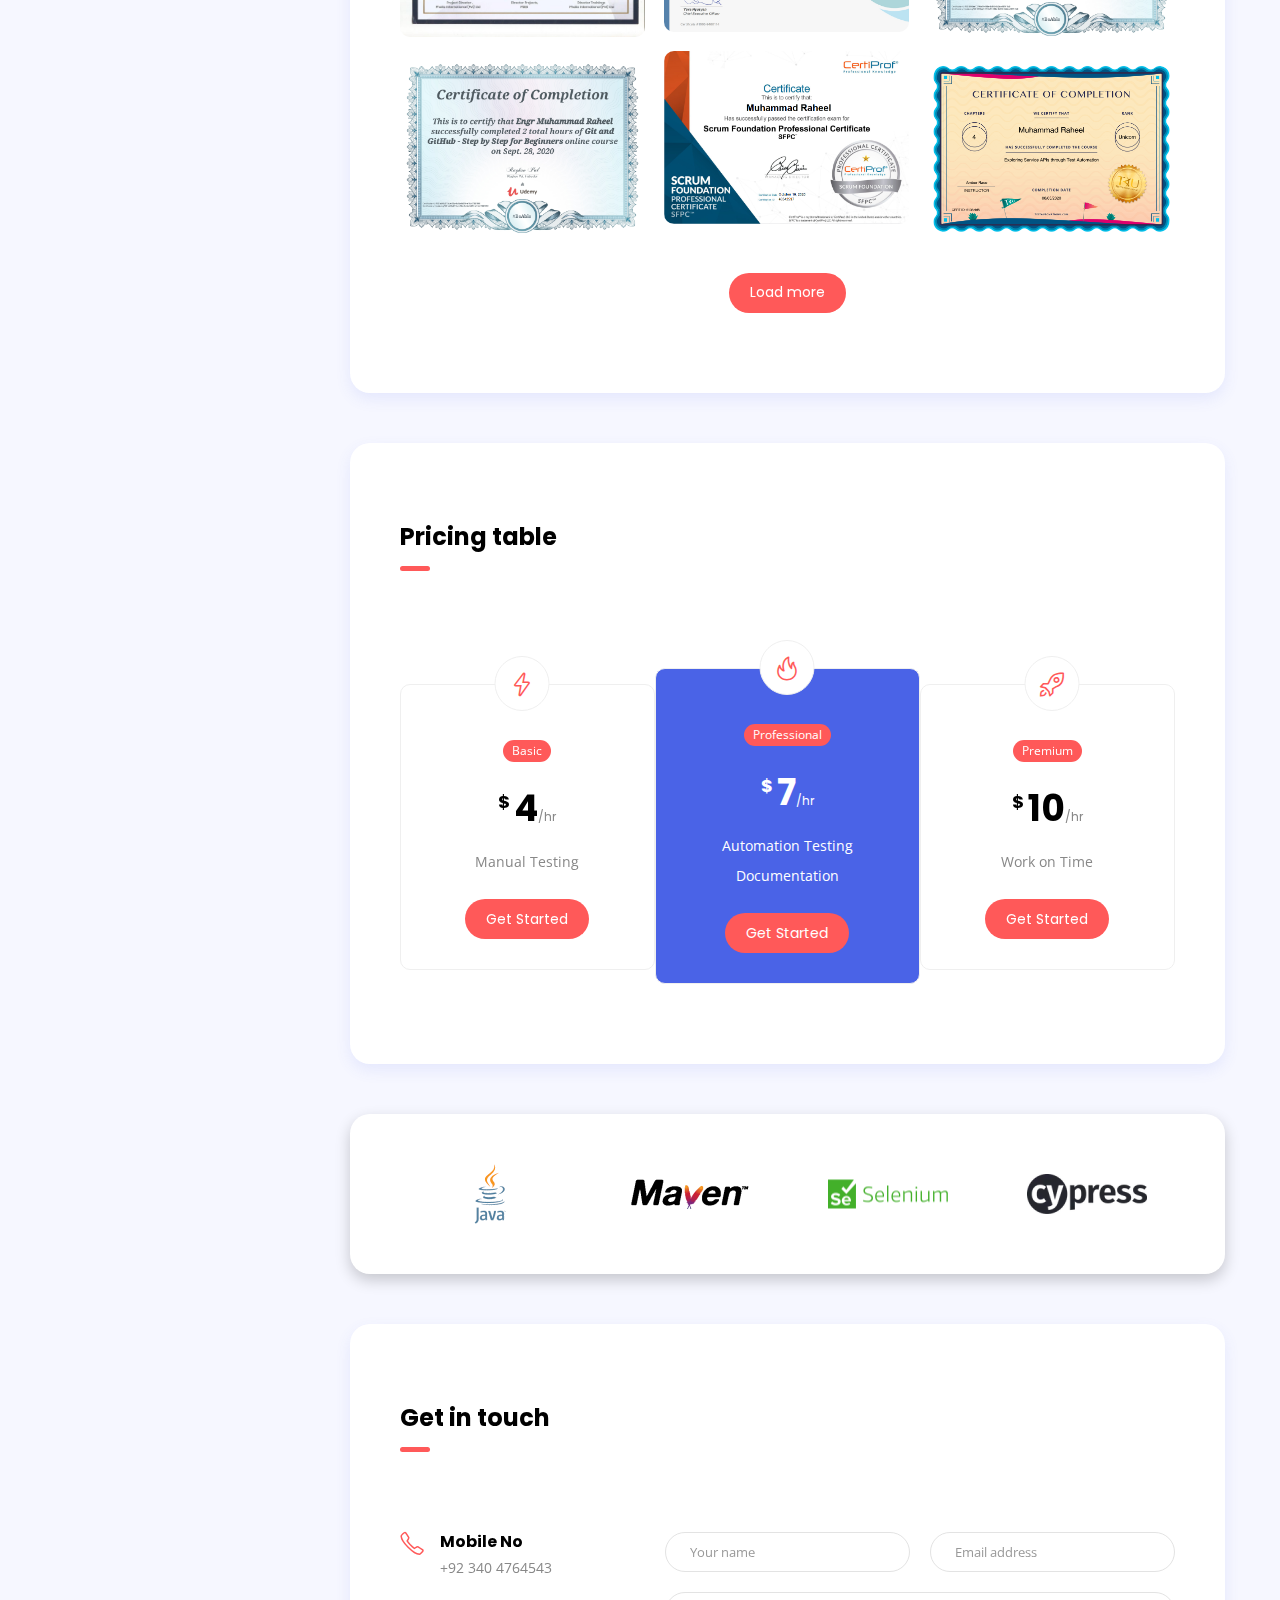
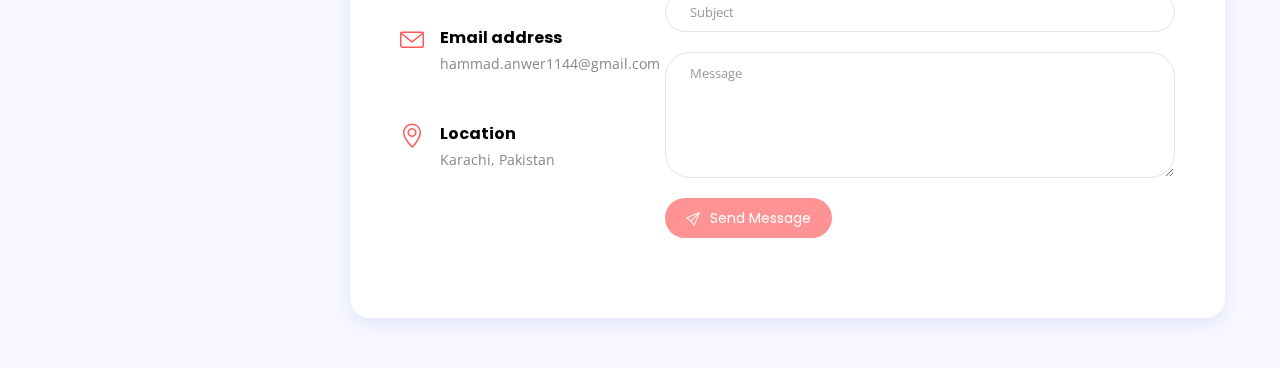
==== commit 50ec03a6: "favicon icon" ====
--- a/index.html
+++ b/index.html
@@ -8,7 +8,7 @@
 	<title>Hammad Anwer</title>
 	<meta name="description" content="Hammad Anwer - Personal Portfolio & Resume">
 	<meta name="viewport" content="width=device-width, initial-scale=1, maximum-scale=1">
-	<link rel="shortcut icon" type="image/x-icon" href="images/favicon_io (1)/favicon-32x32.png">
+	<link rel="shortcut icon" type="image/x-icon" href="images/favicon_io (1)/favicon-32x32 (1).png">
 
 	<!-- STYLESHEETS -->
 	<link rel="stylesheet" href="css/bootstrap.min.css" type="text/css" media="all">
@@ -81,7 +81,7 @@
 
 					<!-- social icons -->
 					<ul class="social-icons list-inline">
-						<li class="list-inline-item"><a href="https://www.linkedin.com/in/muhammad-raheel-075/"
+						<li class="list-inline-item"><a href="https://www.linkedin.com/in/hammad-anwar-824a5116a/"
 								target="_blank"><i class="fab fa-linkedin"></i></a></li>
 						<!-- <li class="list-inline-item"><a href="#"><i class="fab fa-twitter"></i></a></li>
 					<li class="list-inline-item"><a href="#"><i class="fab fa-instagram"></i></a></li>
@@ -329,13 +329,6 @@
 							<div class="spacer" data-height="25"></div>
 						</div>
 					</div>
-
-
-
-
-
-
-
 				</div>
 			</section>
 
@@ -460,29 +453,29 @@
 				<div class="timeline">
 					<div class="entry">
 						<div class="title">
-							<span>2014 - 2017</span>
+							<span>2017 - 2021</span>
 						</div>
 						<div class="body">
 							<h4 class="mt-0">Bachelors of Science in Computer Engineering</h4>
-							<p>Sir Syed University Of Engineering & Technology</p>
+							<p>Karachi University</p>
 						</div>
 					</div>
 					<div class="entry">
 						<div class="title">
-							<span>2012 - 2013</span>
+							<span>2015 - 2016</span>
 						</div>
 						<div class="body">
 							<h4 class="mt-0">Higher Secondary school Certificate (HSC)</h4>
-							<p>NCR-CET or NCR College of Emerging Technologies</p>
+							<p>Jinnah College For Boys</p>
 						</div>
 					</div>
 					<div class="entry">
 						<div class="title">
-							<span>2010 - 2011</span>
+							<span>2004 - 2014</span>
 						</div>
 						<div class="body">
 							<h4 class="mt-0">Secondary School Certificate (SSC)</h4>
-							<p>Waves Grammar School</p>
+							<p>Karachi Academy</p>
 						</div>
 					</div>
 					<span class="timeline-line"></span>
@@ -1002,7 +995,6 @@
 							</div>
 						</a>
 					</div>
-
 				</div>
 
 				<!-- more button -->
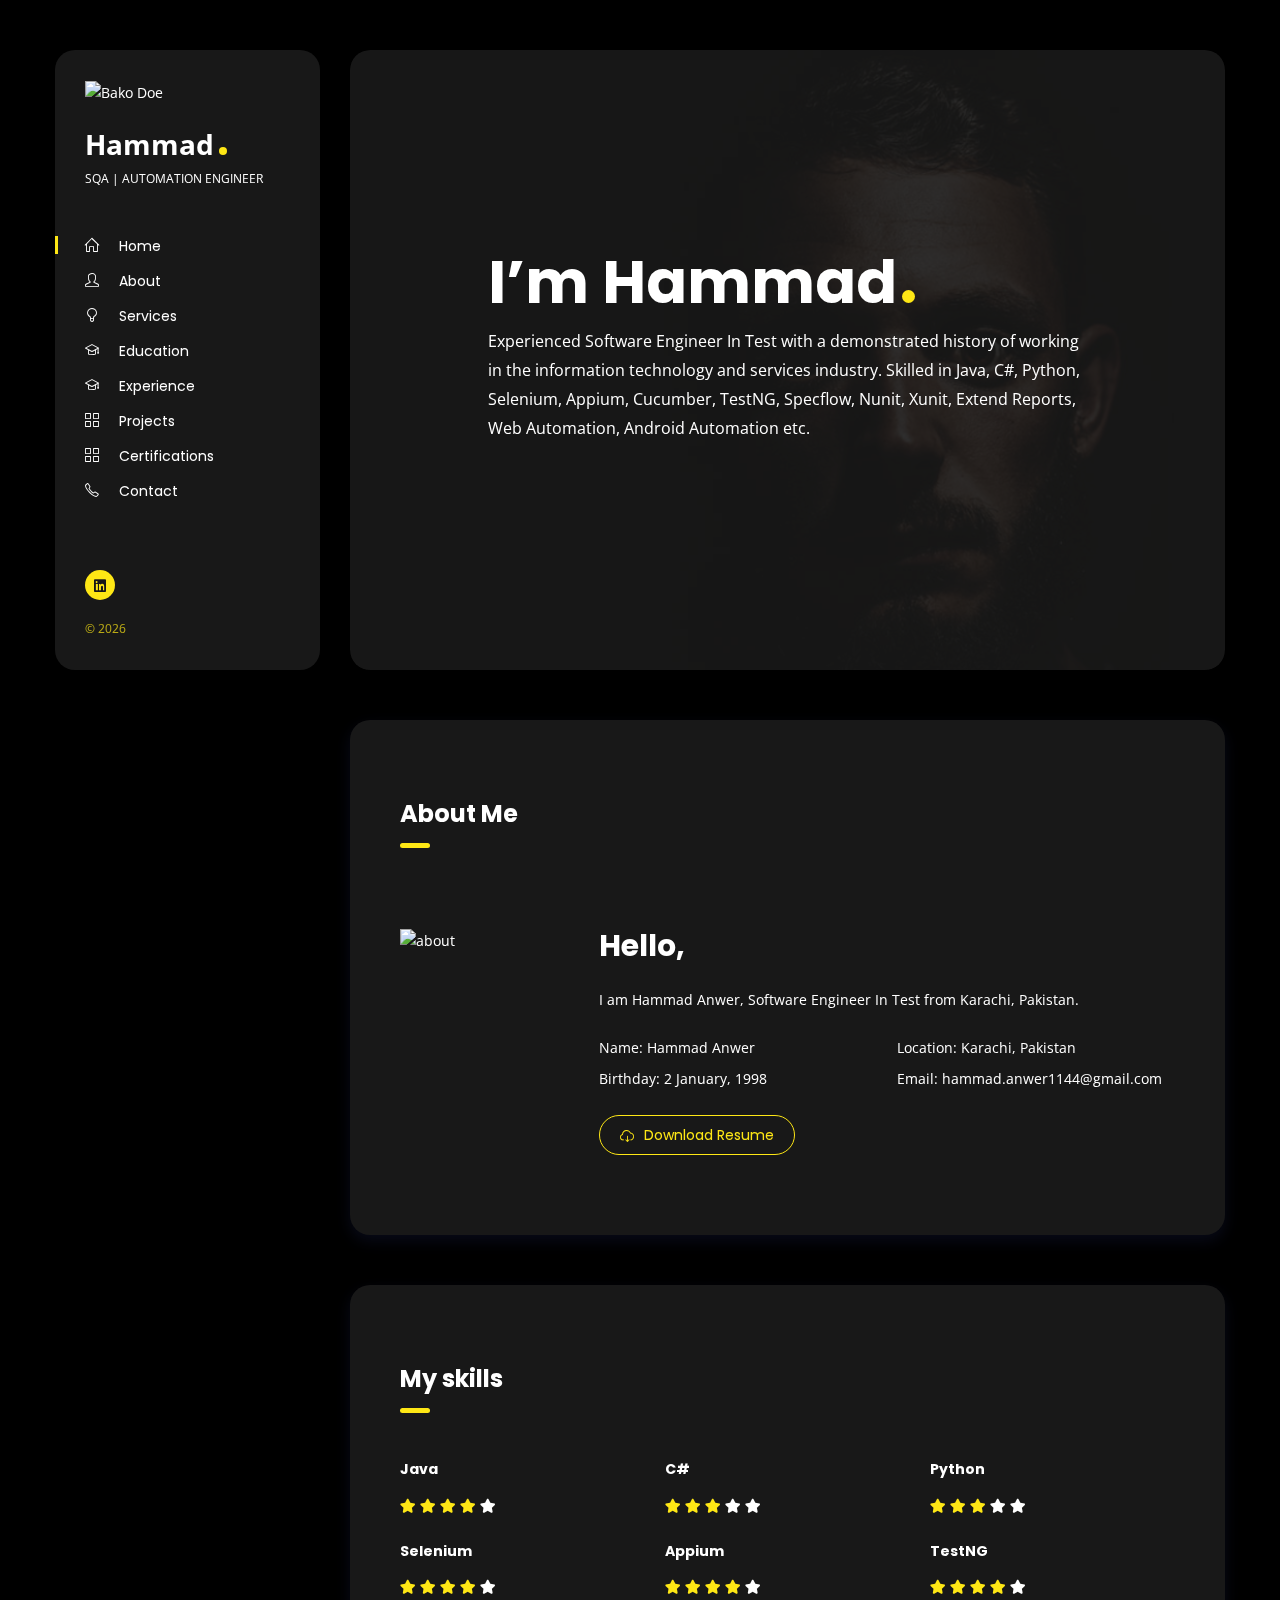
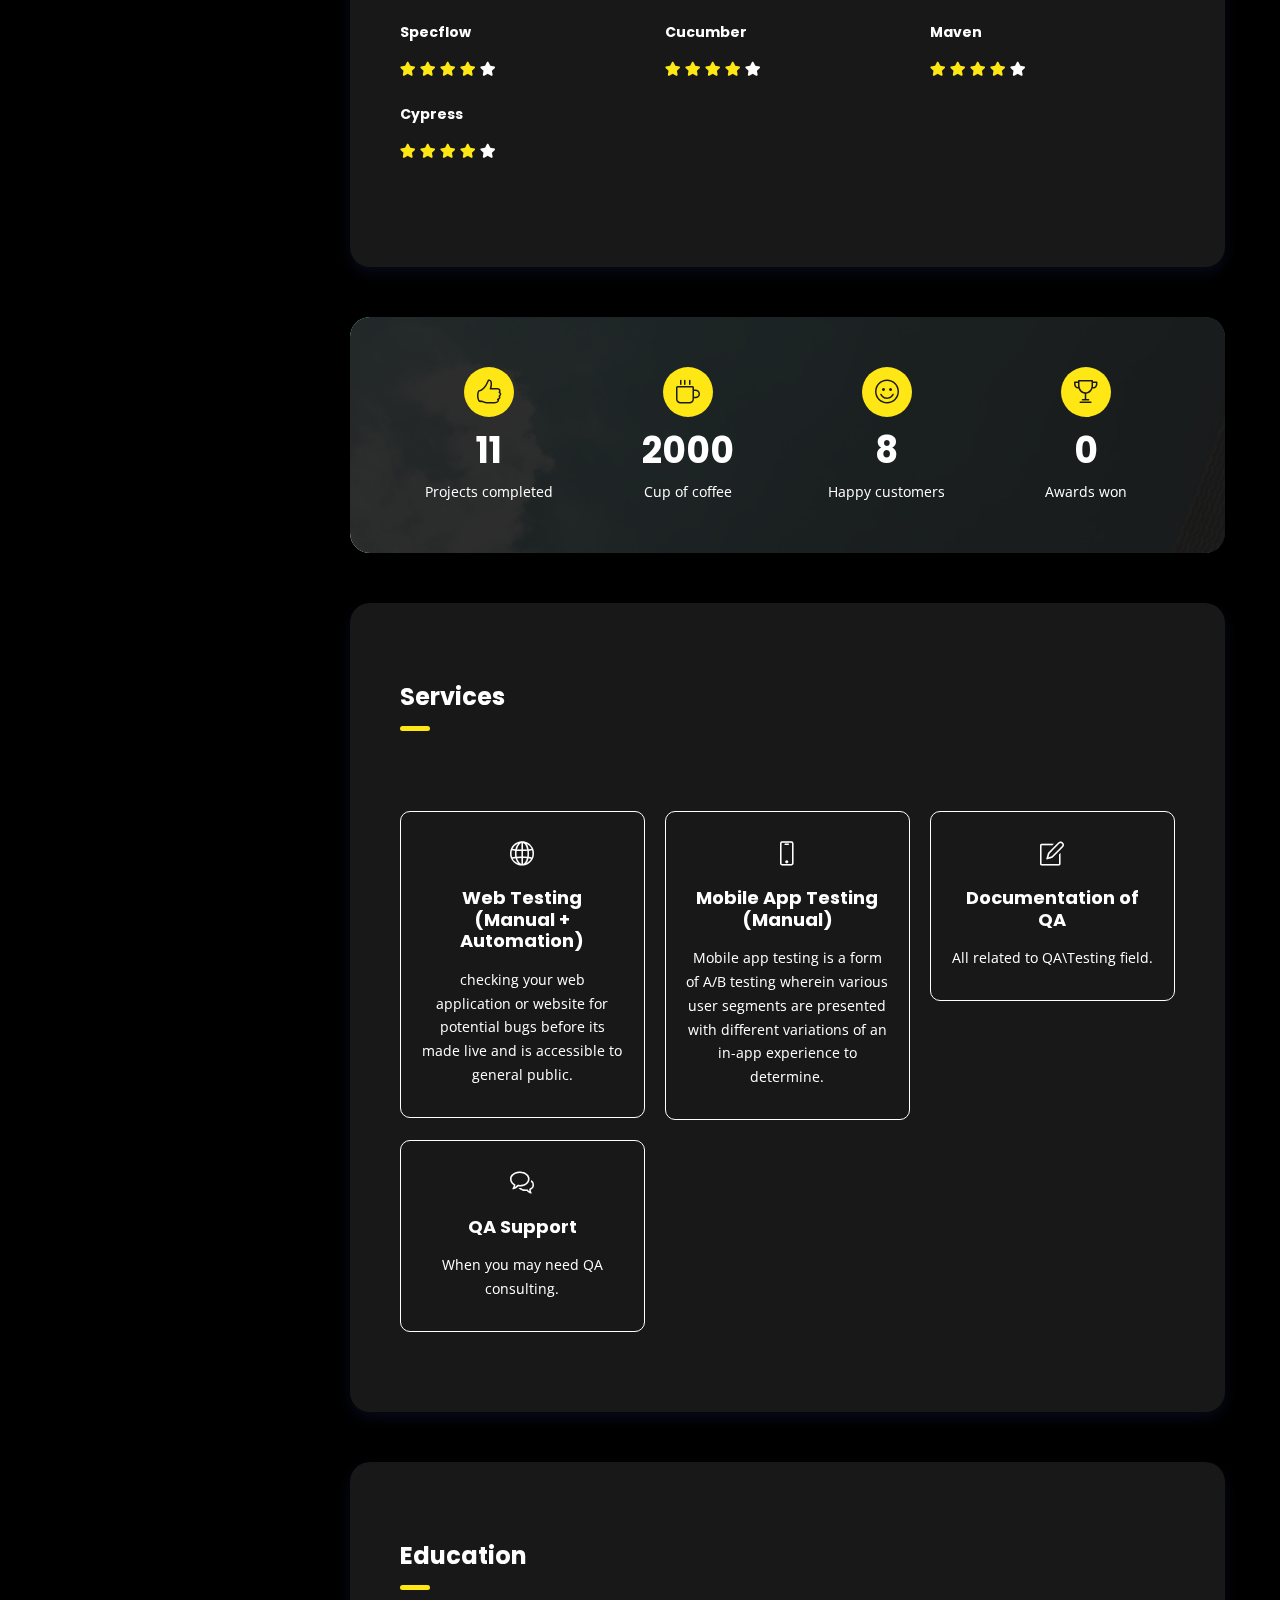
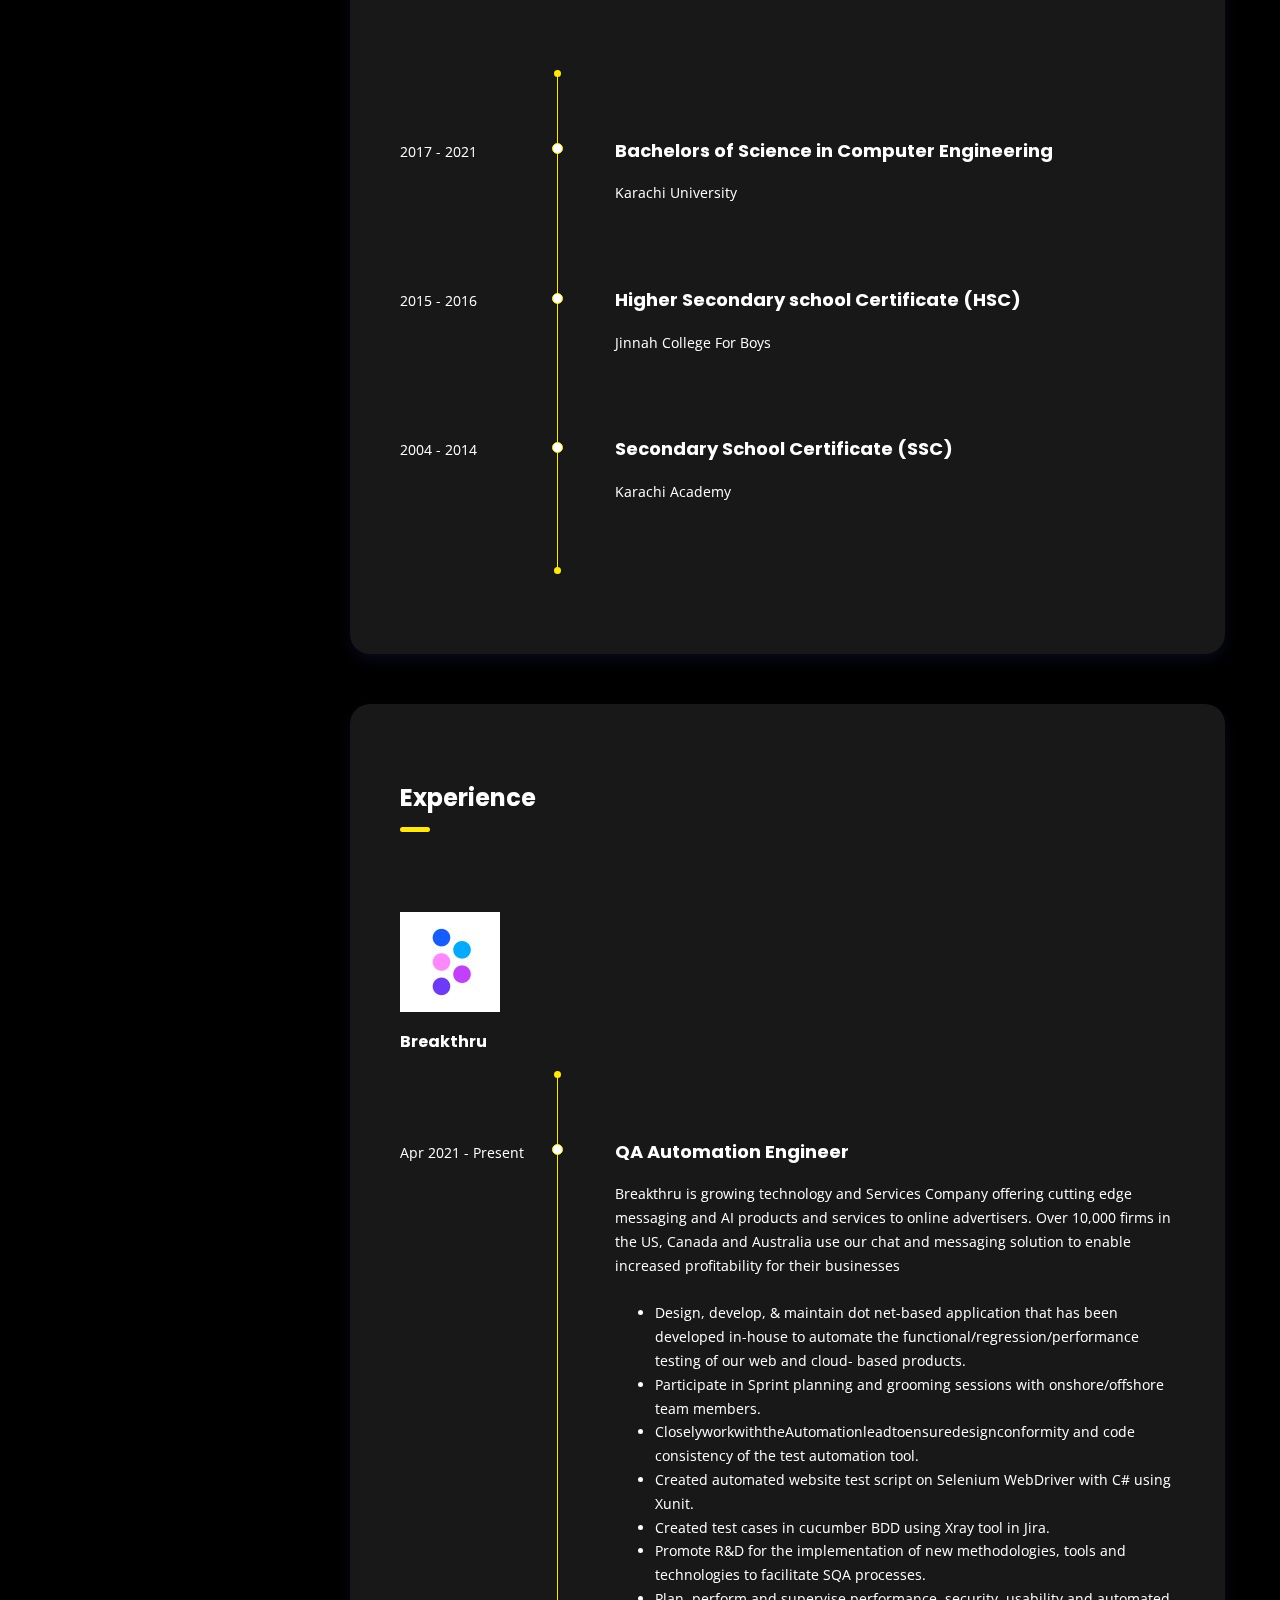
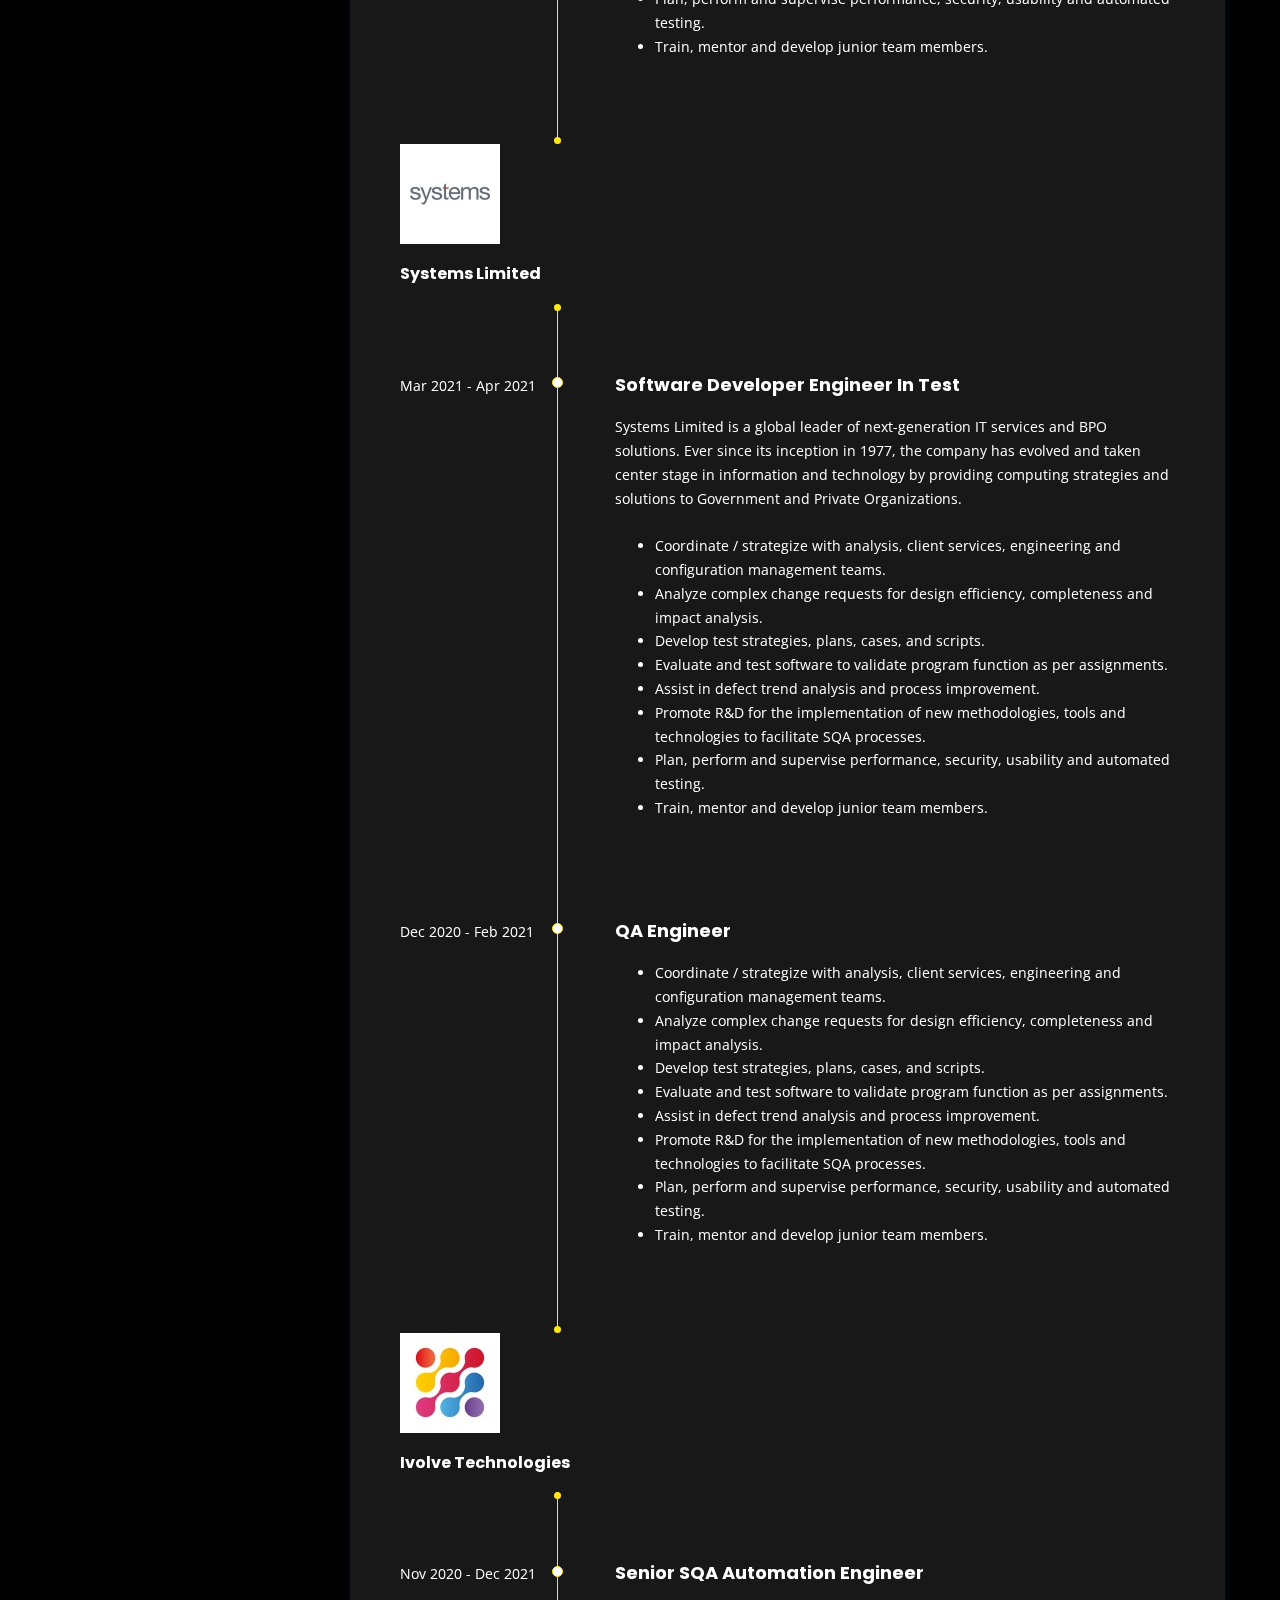
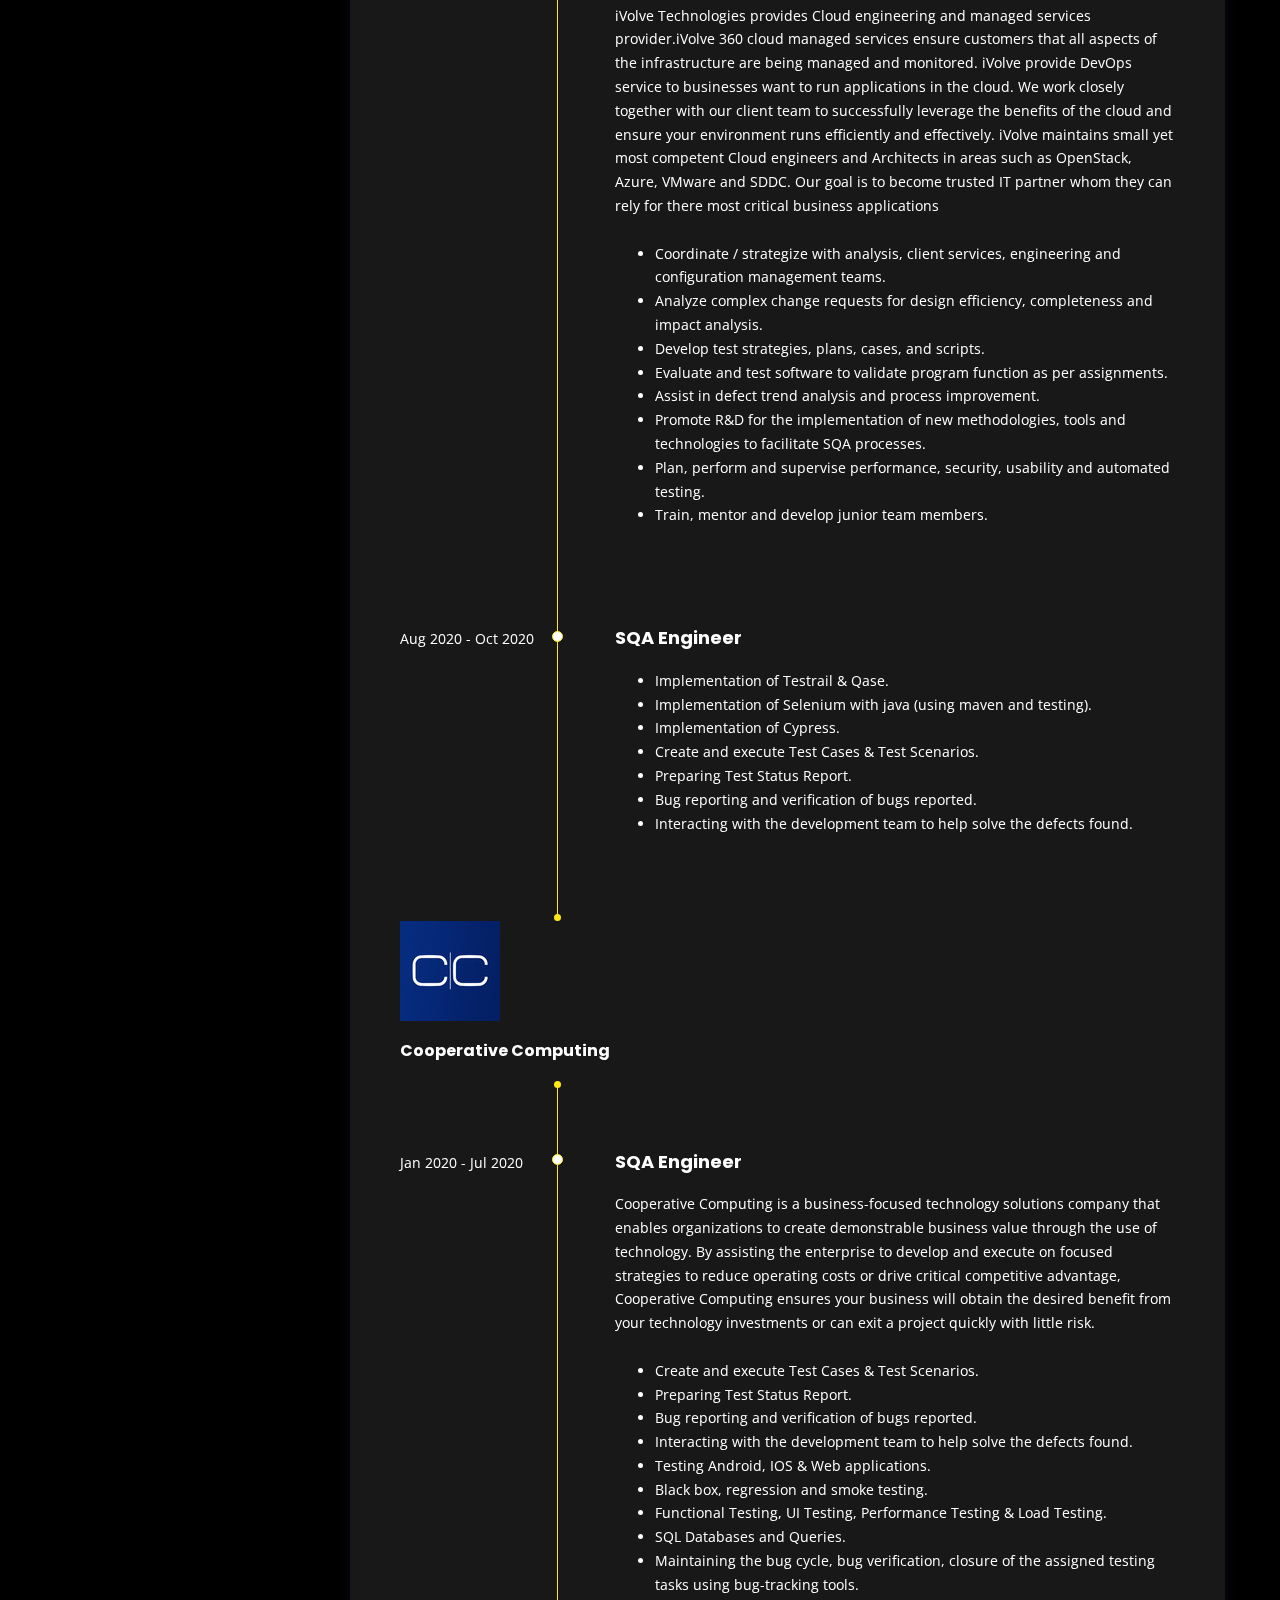
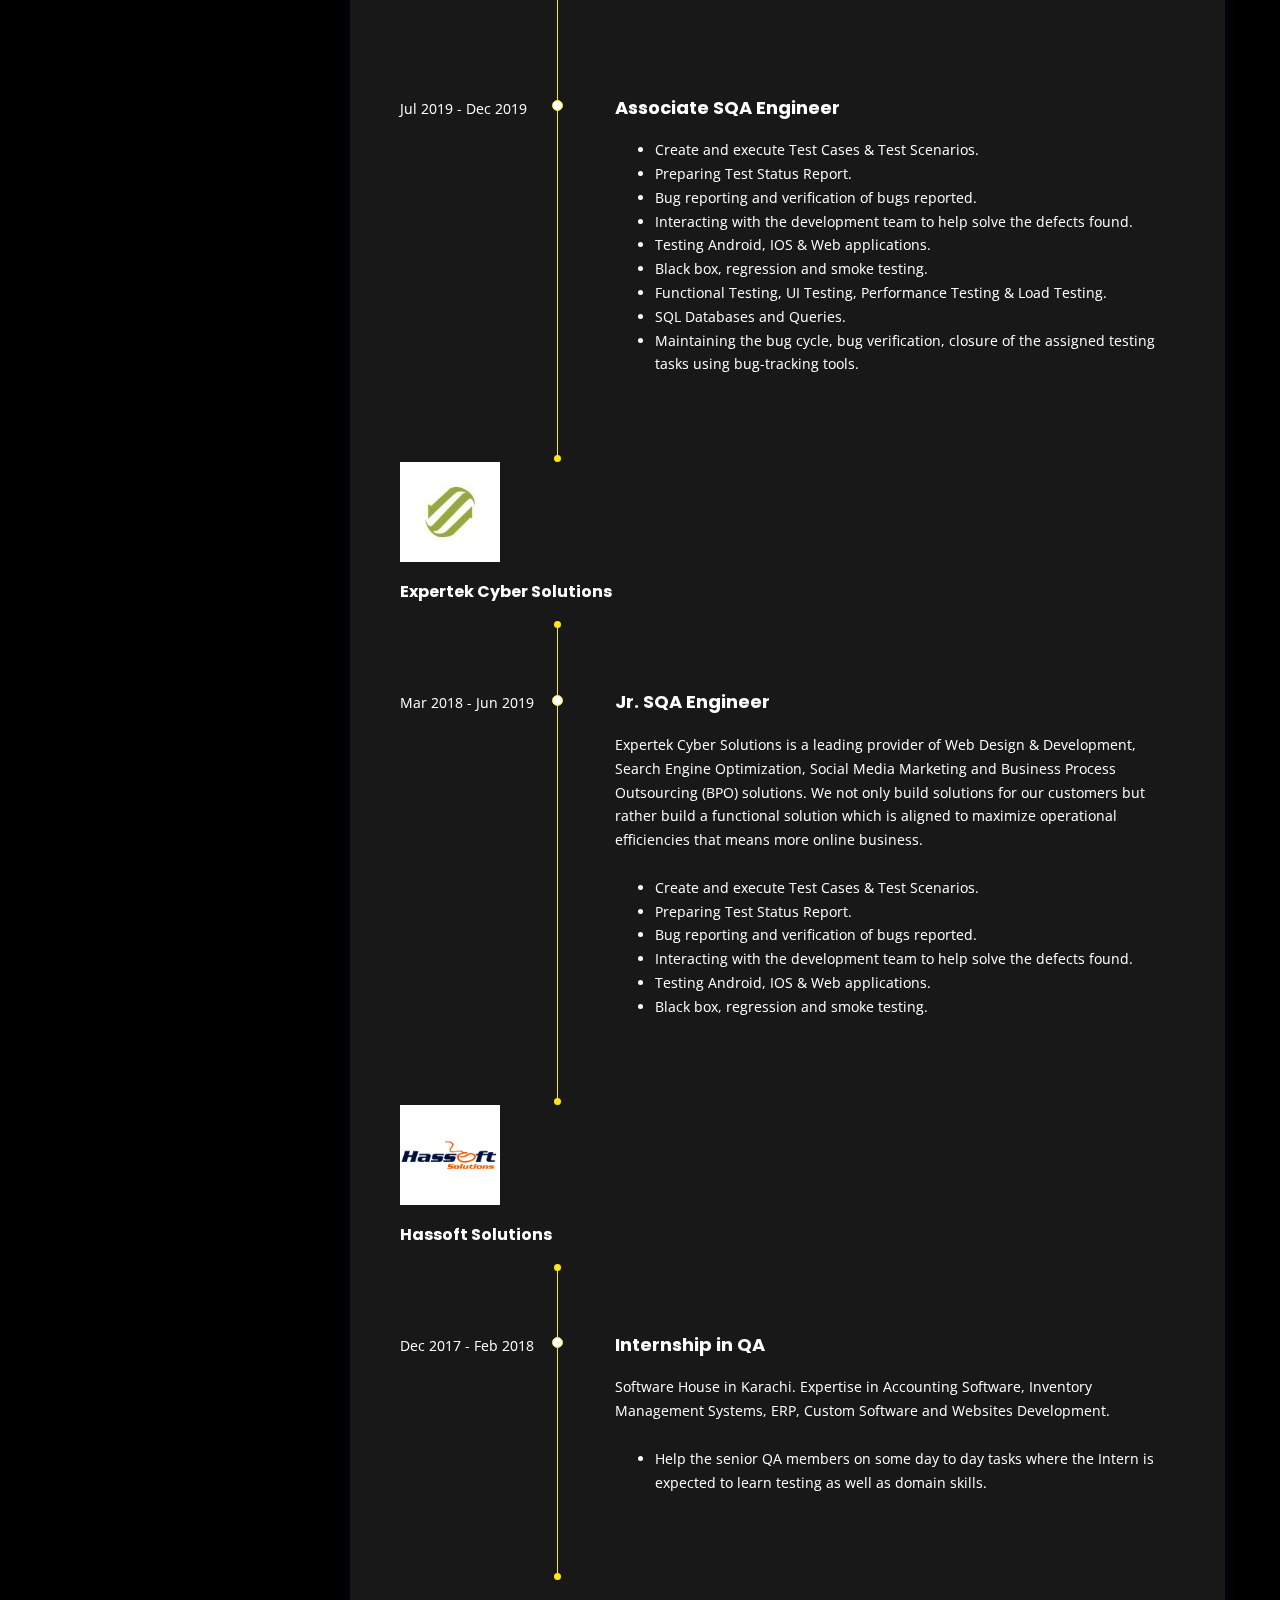
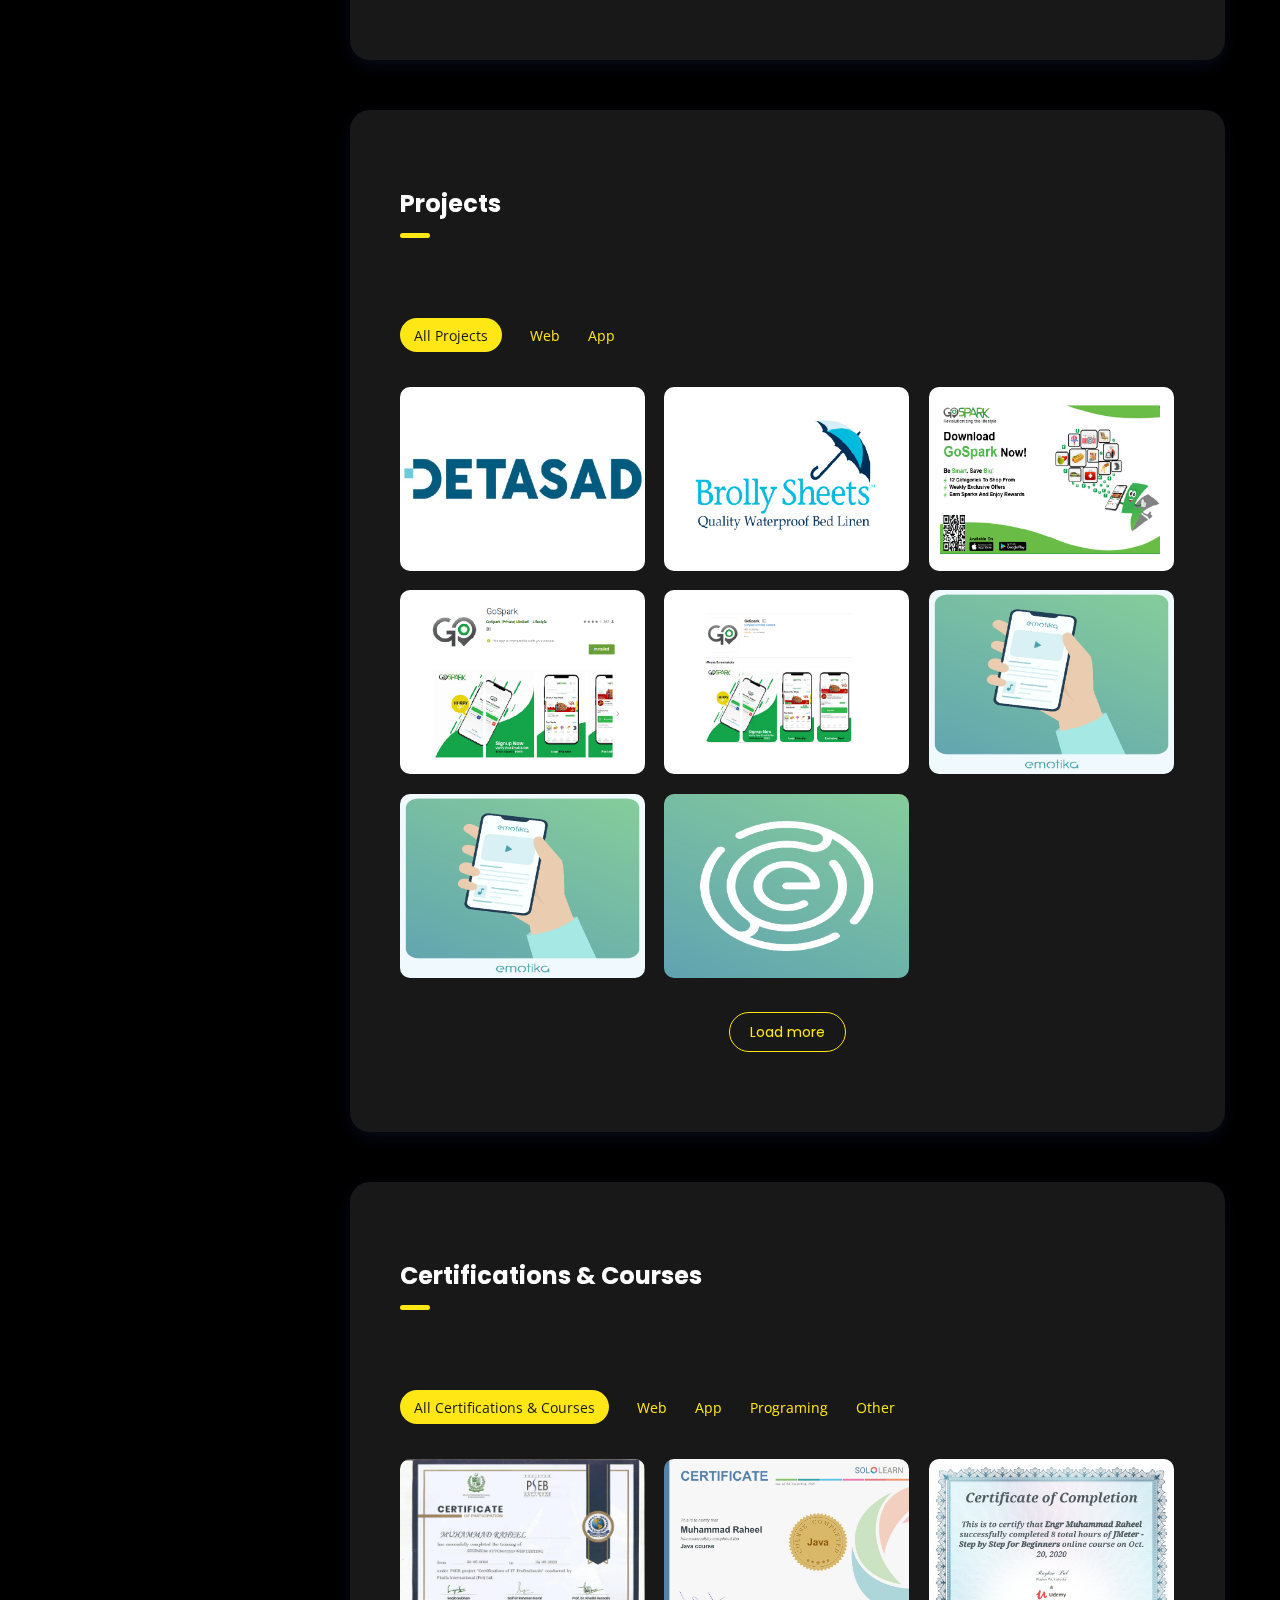
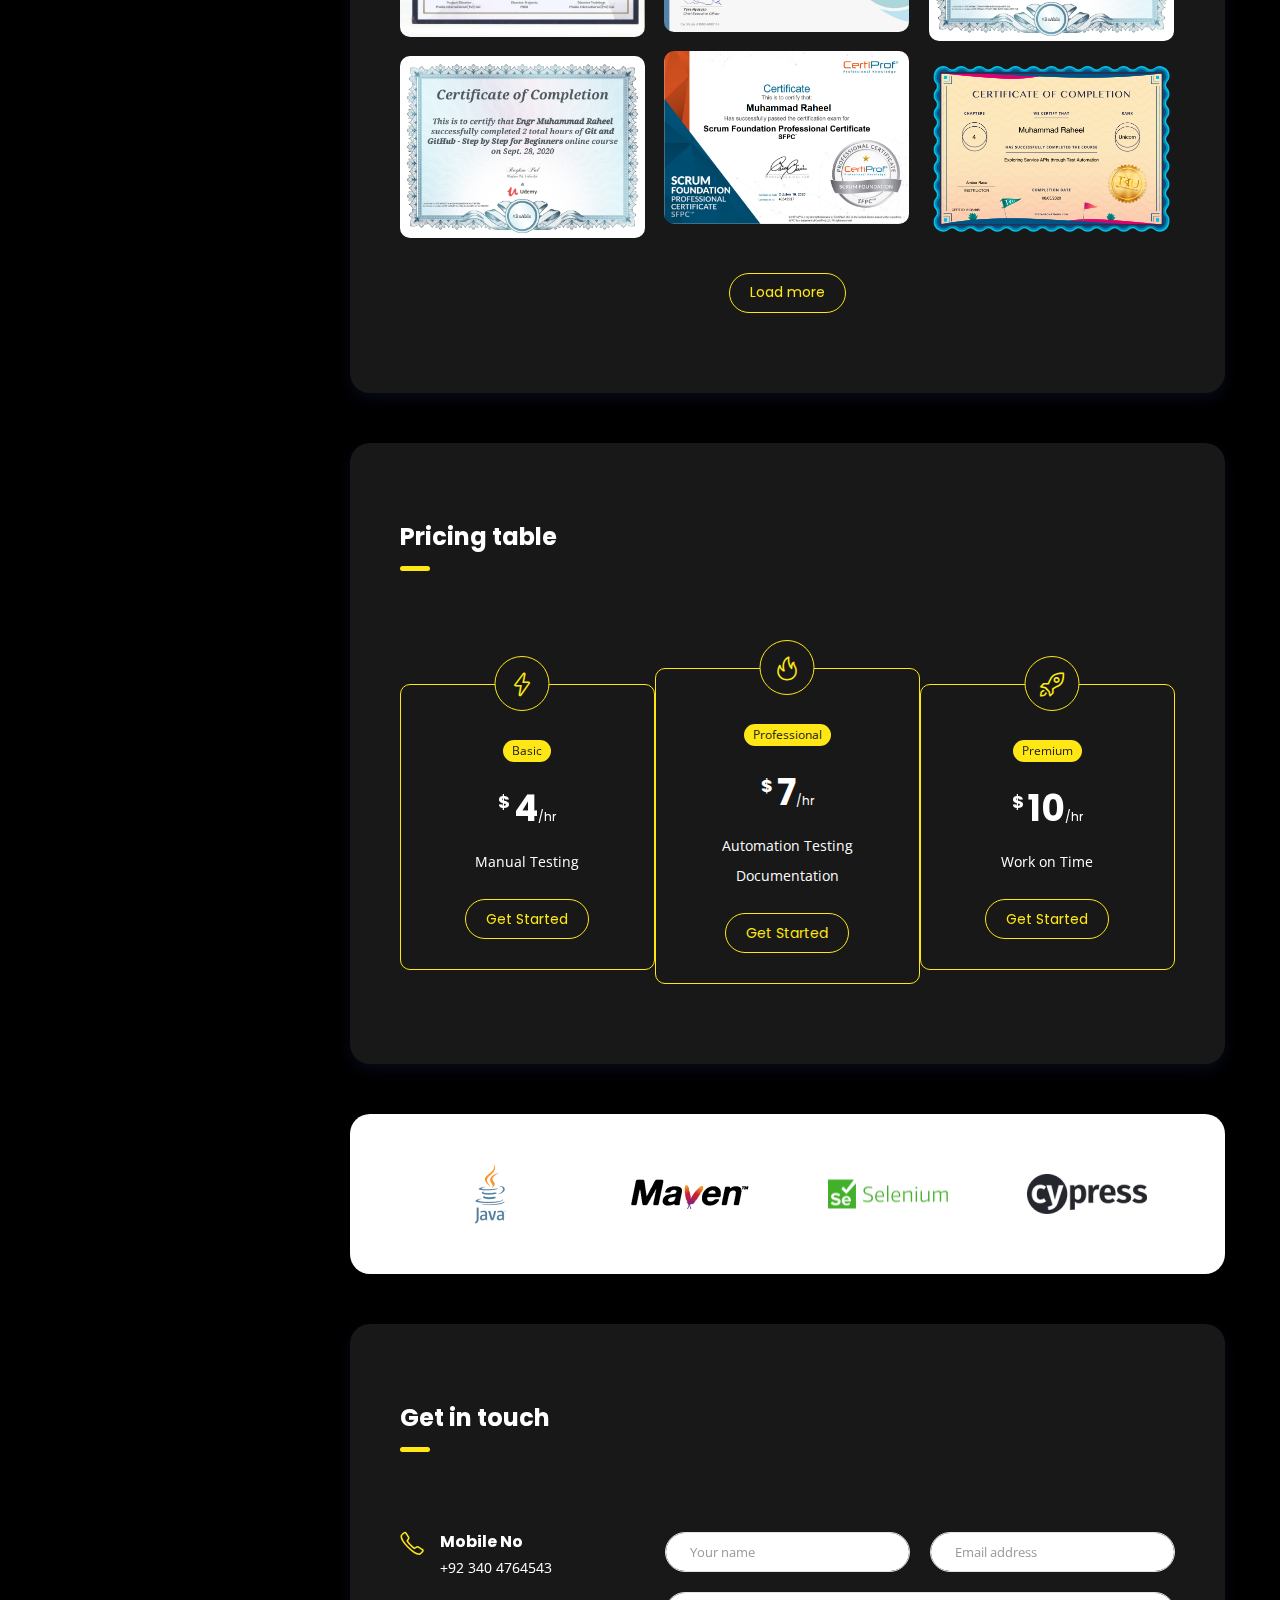
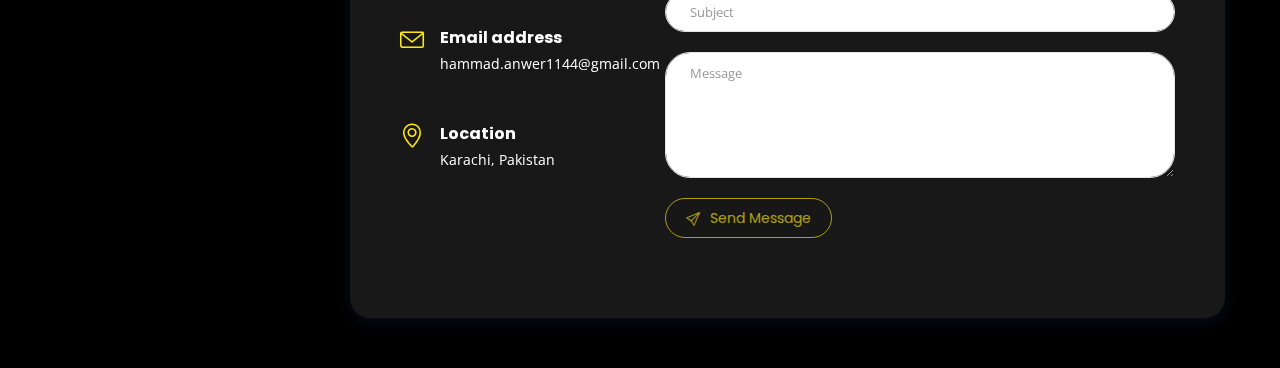
==== commit ea420cca: "Update" ====
--- a/index.html
+++ b/index.html
@@ -57,9 +57,9 @@
 				<span aria-hidden="true">&times;</span>
 			</button>
 			<div class="header-inner d-flex align-items-start flex-column">
-				<a href="index-2.html"><img src="images/logo2.png" alt="Bako Doe" /></a>
-				<a href="index-2.html" class="site-title dot mt-3">Hammad</a>
-				<span class="site-slogan">Test Automation | SDET | QA Engineer</span>
+				<a href=""><img src="images/logo2.png" alt="Bako Doe" /></a>
+				<a href="" class="site-title dot mt-3">Hammad</a>
+				<span class="site-slogan">SQA | Automation Engineer</span>
 
 				<!-- navigation menu -->
 				<nav>
@@ -141,9 +141,9 @@
 								<p class="mb-0">Email: <span class="text-dark">hammad.anwer1144@gmail.com</span></p>
 							</div>
 						</div>
-						<a href="docs/CVResume/Muhammad Raheel - QA Automation Engineer's CV - Karachi.pdf" target="_blank"
-							class="btn btn-default mr-3" download><i class="icon-cloud-download"></i>Download CV</a>
-						<a href="docs/CVResume/Muhammad Raheel - QA Automation Engineer's Resume - Karachi.pdf" target="_blank"
+						<!-- <a href="docs/CVResume/Hammad's Resume.pdf" target="_blank"
+							class="btn btn-default mr-3" download><i class="icon-cloud-download"></i>Download CV</a> -->
+						<a href="docs/CVResume/Hammad's Resume.pdf" target="_blank"
 							class="btn btn-default mr-3" download><i class="icon-cloud-download"></i>Download Resume</a>
 						<!-- <a href="#" class="btn btn-alt mt-2 mt-md-0 mt-xs-2"><i class="icon-envelope"></i>Hire me</a> -->
 					</div>
--- a/css/style.css
+++ b/css/style.css
@@ -29,8 +29,8 @@
 /*                      BASE                              
 /*=================================================================*/
 body {
-  color: #888;
-  background-color: #F6F7FF;
+  color: #fff;
+  background-color: #000;
   font-family: "Open Sans", sans-serif;
   font-size: 14px;
   line-height: 1.7;
@@ -55,7 +55,7 @@
 }
 
 .text-dark {
-  color: #000 !important;
+  color: #fff !important;
 }
 
 .relative {
@@ -70,7 +70,7 @@
 }
 
 .background-blue {
-  background: #4A63E7;
+  background: #181818;
 }
 
 .background-white {
@@ -81,7 +81,7 @@
 /*                      TYPOGRAPHY                              
 /*=================================================================*/
 h1, h2, h3, h4, h5, h6 {
-  color: #000;
+  color: #fff;
   font-family: "Poppins", sans-serif;
   font-weight: 700;
   margin: 20px 0;
@@ -111,7 +111,7 @@
   transition: all 0.3s ease-in-out;
 }
 a:hover {
-  color: #FF5959;
+  color: #fee715;
   text-decoration: none;
 }
 a:focus {
@@ -147,12 +147,12 @@
 
 ::selection {
   color: #FFF;
-  background: #FF5959;
+  background: #fee715;
 }
 
 ::-moz-selection {
   color: #FFF;
-  background: #FF5959;
+  background: #fee715;
 }
 
 .z-1 {
@@ -174,7 +174,7 @@
 /*=================================================================*/
 header.left {
   color: #FFF;
-  background: #4A63E7;
+  background: #181818;
   border-radius: 20px;
   min-height: 620px;
   max-height: 620px;
@@ -227,22 +227,26 @@
   display: none;
   outline: none;
   padding: 0;
-  background-color: #FFF;
+  background-color: #181818;
   border: 0;
   -webkit-appearance: none;
   opacity: 1;
-  color: #FF5959;
+  color: #fee715;
   font-weight: 400;
   font-size: 16px;
   border-radius: 50%;
   width: 20px;
   height: 20px;
-  line-height: 22px;
+  line-height: 20px;
   margin-top: 16px;
   margin-right: 18px;
   position: relative;
   z-index: 1;
 }
+header.left button.close:hover {
+  background-color: #fee715;
+  color: #181818;
+}
 header a {
   color: #FFF;
 }
@@ -257,7 +261,7 @@
 }
 header .site-title.dot:after {
   content: "";
-  background-color: #FF5959;
+  background-color: #fee715;
   border-radius: 50%;
   display: inline-block;
   margin-left: 5px;
@@ -291,10 +295,11 @@
 }
 header .vertical-menu li a:hover {
   margin-left: 5px;
+  color: #fee715;
 }
 header .vertical-menu li a.active:before {
   content: "";
-  background: #FF5959;
+  background: #fee715;
   display: block;
   height: 18px;
   left: -30px;
@@ -305,10 +310,11 @@
 header .copyright {
   font-size: 12px;
   opacity: 0.7;
+  color: #fee715;
 }
 
 .mobile-header {
-  background: #4A63E7;
+  background: #181818;
   border-radius: 20px;
   display: none;
   -webkit-transform: translateX(0);
@@ -338,7 +344,7 @@
 }
 .mobile-header .site-title.dot:after {
   content: "";
-  background-color: #FF5959;
+  background-color: #fee715;
   border-radius: 50%;
   display: inline-block;
   margin-left: 5px;
@@ -414,7 +420,7 @@
 }
 .hero .cta h1 .dot:after {
   content: "";
-  background-color: #FF5959;
+  background-color: #fee715;
   border-radius: 50%;
   display: inline-block;
   margin-left: 5px;
@@ -423,7 +429,7 @@
 }
 
 .rating {
-  color: #FF5959;
+  color: #fee715;
 }
 .hero .cta p {
   font-size: 16px;
@@ -437,7 +443,7 @@
   margin-top: 50px;
 }
 section.white-bg {
-  background: #FFF;
+  background: #181818;
 }
 section.padding {
   padding: 80px 50px;
@@ -454,7 +460,7 @@
 }
 .section-title:after {
   content: "";
-  background: #FF5959;
+  background: #fee715;
   border-radius: 25px;
   display: block;
   height: 5px;
@@ -483,7 +489,7 @@
 }
 
 .service-item {
-  border: solid 1px #EFEFEF;
+  border: solid 1px #fff;
   border-radius: 10px;
   padding: 30px 20px;
   -webkit-transition: all 0.3s ease-in-out;
@@ -496,15 +502,15 @@
   transition: all 0.3s ease-in-out;
 }
 .service-item:hover {
-  border-color: #FF5959;
-  background: #FF5959;
-  color: #FFF;
+  border-color: #181818;
+  background: #fee715;
+  color: #181818;
   -webkit-box-shadow: 0px 6px 15px 0px rgba(0, 0, 0, 0.15);
   -moz-box-shadow: 0px 6px 15px 0px rgba(0, 0, 0, 0.15);
   box-shadow: 0px 6px 15px 0px rgba(0, 0, 0, 0.15);
 }
 .service-item:hover h4, .service-item:hover i {
-  color: #FFF;
+  color: #181818;
 }
 
 .timeline {
@@ -518,13 +524,13 @@
   left: calc(20% + 2px);
   bottom: 0px;
   width: 1px;
-  background: #FF5959;
+  background: #fee715;
 }
 .timeline-line::before, .timeline-line::after {
   content: "";
   display: block;
   border-radius: 100%;
-  background: #FF5959;
+  background: #fee715;
   position: absolute;
   left: -3px;
   height: 7px;
@@ -562,7 +568,7 @@
   position: absolute;
   width: 8px;
   height: 8px;
-  border: 1px solid #FF5959;
+  border: 1px solid #fee715;
   background-color: #fff;
   border-radius: 100%;
   padding: 4.5px;
@@ -615,7 +621,7 @@
   transition: all 0.3s ease-in-out;
 }
 .portfolio-item .details {
-  color: #FFF;
+  color: #181818;
   position: absolute;
   padding: 0 25px;
   top: 25px;
@@ -623,7 +629,7 @@
   z-index: 1;
 }
 .portfolio-item .details h4 {
-  color: #FFF;
+  color: #181818;
   margin: 0 0 4px;
   opacity: 0;
   transform: translateY(30px);
@@ -637,15 +643,15 @@
   transition: all cubic-bezier(0.075, 0.82, 0.165, 1) 1s;
 }
 .portfolio-item .plus-icon {
-  color: #FF5959;
-  background: #FFF;
+  color: #fee715;
+  background: #181818;
   border-radius: 100%;
   position: absolute;
   font-size: 16px;
   left: 25px;
   bottom: 25px;
   opacity: 0;
-  line-height: 32px;
+  line-height: 30px;
   text-align: center;
   height: 30px;
   width: 30px;
@@ -655,7 +661,7 @@
   transition: all 0.3s ease-in-out;
 }
 .portfolio-item .mask {
-  background: #FF5959;
+  background: #fee715;
   position: absolute;
   left: 0;
   top: 0;
@@ -694,7 +700,7 @@
 }
 
 .portfolio-info {
-  color: #888;
+  color: #fff;
   font-size: 13px;
 }
 
@@ -703,7 +709,7 @@
 }
 
 .portfolio-info i {
-  color: #FF5959;
+  color: #fee715;
   font-size: 14px;
   margin-right: 10px;
 }
@@ -712,40 +718,42 @@
   margin-bottom: 25px;
 }
 .portfolio-filter li {
-  color: #888;
+  color: #fee715;
   cursor: pointer;
   font-size: 14px;
   font-weight: 400;
   position: relative;
 }
 .portfolio-filter li:hover {
-  color: #000;
+  color: #FFF;
 }
 .portfolio-filter li:hover:after {
   height: 7px;
 }
 .portfolio-filter li.current {
-  background: #FF5959;
-  color: #FFF;
+  background: #fee715;
+  color: #181818;
   padding: 6px 14px 4px;
   border-radius: 30px;
 }
+.portfolio-filter li.current:hover {
+ background-color: #fee715;
+}
 .portfolio-filter li:not(:last-child) {
   margin-right: 1.5rem;
 }
-
 .price-item {
-  border: solid 1px #EFEFEF;
+  border: solid 1px #fee715;
   border-radius: 10px;
   padding: 30px 0;
 }
 .price-item i {
-  background: #FFF;
+  background: #181818;
   font-size: 24px;
-  color: #FF5959;
+  color: #fee715;
   display: block;
   border-radius: 50%;
-  border: solid 1px #EFEFEF;
+  border: solid 1px #fee715;
   height: 55px;
   line-height: 55px;
   left: 50%;
@@ -764,8 +772,8 @@
 }
 .price-item .plan {
   font-size: 12px;
-  color: #FFF;
-  background: #FF5959;
+  color: #181818;
+  background: #fee715;
   border-radius: 25px;
   display: inline-block;
   padding: 1px 9px;
@@ -781,7 +789,7 @@
   margin-right: 4px;
 }
 .price-item .price span {
-  color: #888;
+  color: #fff;
   font-size: 12px;
   font-weight: 400;
 }
@@ -798,7 +806,7 @@
 }
 .price-item.recommended {
   color: #FFF;
-  background: #4A63E7;
+  background: #181818;
 }
 .price-item.recommended .price {
   color: #FFF;
@@ -808,13 +816,13 @@
 }
 
 .testimonial-item {
-  border: solid 1px #EFEFEF;
+  border: solid 1px #fff;
   border-radius: 10px;
   padding: 30px 25px;
 }
 .testimonial-item .symbol {
   font-weight: bold;
-  color: #FF5959;
+  color: #fee715;
   font-size: 12px;
   margin-bottom: 20px;
   display: block;
@@ -899,7 +907,7 @@
 }
 .blog-item .category {
   border-radius: 50px;
-  background: #FF5959;
+  background: #fee715;
   color: #FFF;
   font-size: 12px;
   padding: 1px 8px;
@@ -917,7 +925,7 @@
 }
 .blog-item .meta li:after {
   content: "";
-  background: #FF5959;
+  background: #fee715;
   border-radius: 100%;
   display: inline-block;
   height: 3px;
@@ -931,7 +939,7 @@
 
 .contact-info i {
   font-size: 24px;
-  color: #FF5959;
+  color: #fee715;
   float: left;
 }
 .contact-info .details {
@@ -947,7 +955,7 @@
 /*=================================================================*/
 .overlay {
   border-radius: 20px;
-  background: #4A63E7;
+  background: #181818;
   left: 0;
   top: 0;
   opacity: 0.9;
@@ -958,9 +966,9 @@
 
 .icon-circle {
   font-size: 24px;
-  color: #FFF;
+  color: #181818;
   display: inline-block;
-  background: #FF5959;
+  background: #fee715;
   border-radius: 50%;
   height: 50px;
   line-height: 50px;
@@ -969,7 +977,7 @@
 }
 
 .icon-simple {
-  color: #FF5959;
+  color: #fff;
   font-size: 24px;
 }
 
@@ -1006,6 +1014,7 @@
 /*=================================================================*/
 .btn {
   border-radius: 100px;
+  border-color: #fee715;
   font-family: "Poppins", sans-serif;
   font-size: 14px;
   font-weight: 400;
@@ -1032,12 +1041,12 @@
 }
 
 .btn-default {
-  color: #FFF;
-  background: #FF5959;
+  color: #fee715;
+  background: #181818;
 }
 .btn-default:hover {
-  background: #4A63E7;
-  color: #FFF;
+  background: #fee715;
+  color: #181818;
   -webkit-transform: translateY(-3px);
   -moz-transform: translateY(-3px);
   -ms-transform: translateY(-3px);
@@ -1046,15 +1055,16 @@
   -webkit-box-shadow: 0px 8px 15px 0px rgba(0, 0, 0, 0.2);
   -moz-box-shadow: 0px 8px 15px 0px rgba(0, 0, 0, 0.2);
   box-shadow: 0px 8px 15px 0px rgba(0, 0, 0, 0.2);
+  border-color: fee715;
 }
 
 .btn-alt {
   color: #FFF;
-  background: #4A63E7;
+  background: #181818;
 }
 .btn-alt:hover {
   color: #FFF;
-  background: #FF5959;
+  background: #fee715;
   -webkit-transform: translateY(-3px);
   -moz-transform: translateY(-3px);
   -ms-transform: translateY(-3px);
@@ -1118,7 +1128,7 @@
 /*                     PRELOADER
 /*=================================================================*/
 #preloader {
-  background: #F6F7FF;
+  background: #000;
   height: 100%;
   position: fixed;
   width: 100%;
@@ -1148,7 +1158,7 @@
   display: inline-block;
   position: absolute;
   top: 0;
-  background-color: #FF5959;
+  background-color: #fee715;
   border-radius: 100%;
   -webkit-animation: sk-bounce 2s infinite ease-in-out;
   animation: sk-bounce 2s infinite ease-in-out;
@@ -1225,7 +1235,7 @@
 }
 
 .form-control:focus {
-  border-color: #FF5959;
+  border-color: #fee715;
   outline: 0;
   -webkit-box-shadow: none;
   box-shadow: none;
@@ -1347,7 +1357,7 @@
   line-height: 3px;
   color: #fff;
   text-align: center;
-  background-color: #FF5959;
+  background-color: #fee715;
   -webkit-box-shadow: none;
   box-shadow: none;
   -webkit-transition: width 0.6s ease;
@@ -1362,8 +1372,8 @@
   margin-right: 0.3rem;
 }
 .social-icons li a {
-  color: #FFF;
-  background: #FF5959;
+  color: #181818;
+  background: #fee715;
   border-radius: 50%;
   display: block;
   height: 30px;
@@ -1372,8 +1382,8 @@
   width: 30px;
 }
 .social-icons li a:hover {
-  color: #FF5959;
-  background: #FFF;
+  color: #fee715;
+  background: #181818;
 }
 
 /* === Go to Top === */
@@ -1382,7 +1392,7 @@
   bottom: 20px;
   right: 20px;
   background: #000;
-  background: rgba(0, 0, 0, 0.3);
+  background: #fee715;
   width: 40px;
   height: 40px;
   display: block;
@@ -1398,7 +1408,7 @@
 }
 
 #return-to-top i {
-  color: #fff;
+  color: #000;
   margin: 0;
   position: relative;
   left: 14px;
@@ -1414,7 +1424,7 @@
 }
 
 #return-to-top:hover {
-  background: #FF5959;
+  background: #fee715;
 }
 
 .videoWrapper {
@@ -1578,7 +1588,7 @@
 }
 
 .slick-dots li.slick-active button:before {
-  background: #FF5959;
+  background: #fee715;
   opacity: 1;
   height: 7px;
   width: 7px;
@@ -1595,7 +1605,7 @@
 
 .slick-dots li button:hover:before, .slick-dots li button:focus:before {
   opacity: 1;
-  background: #FF5959;
+  background: #fee715;
 }
 
 /*=================================================================*/
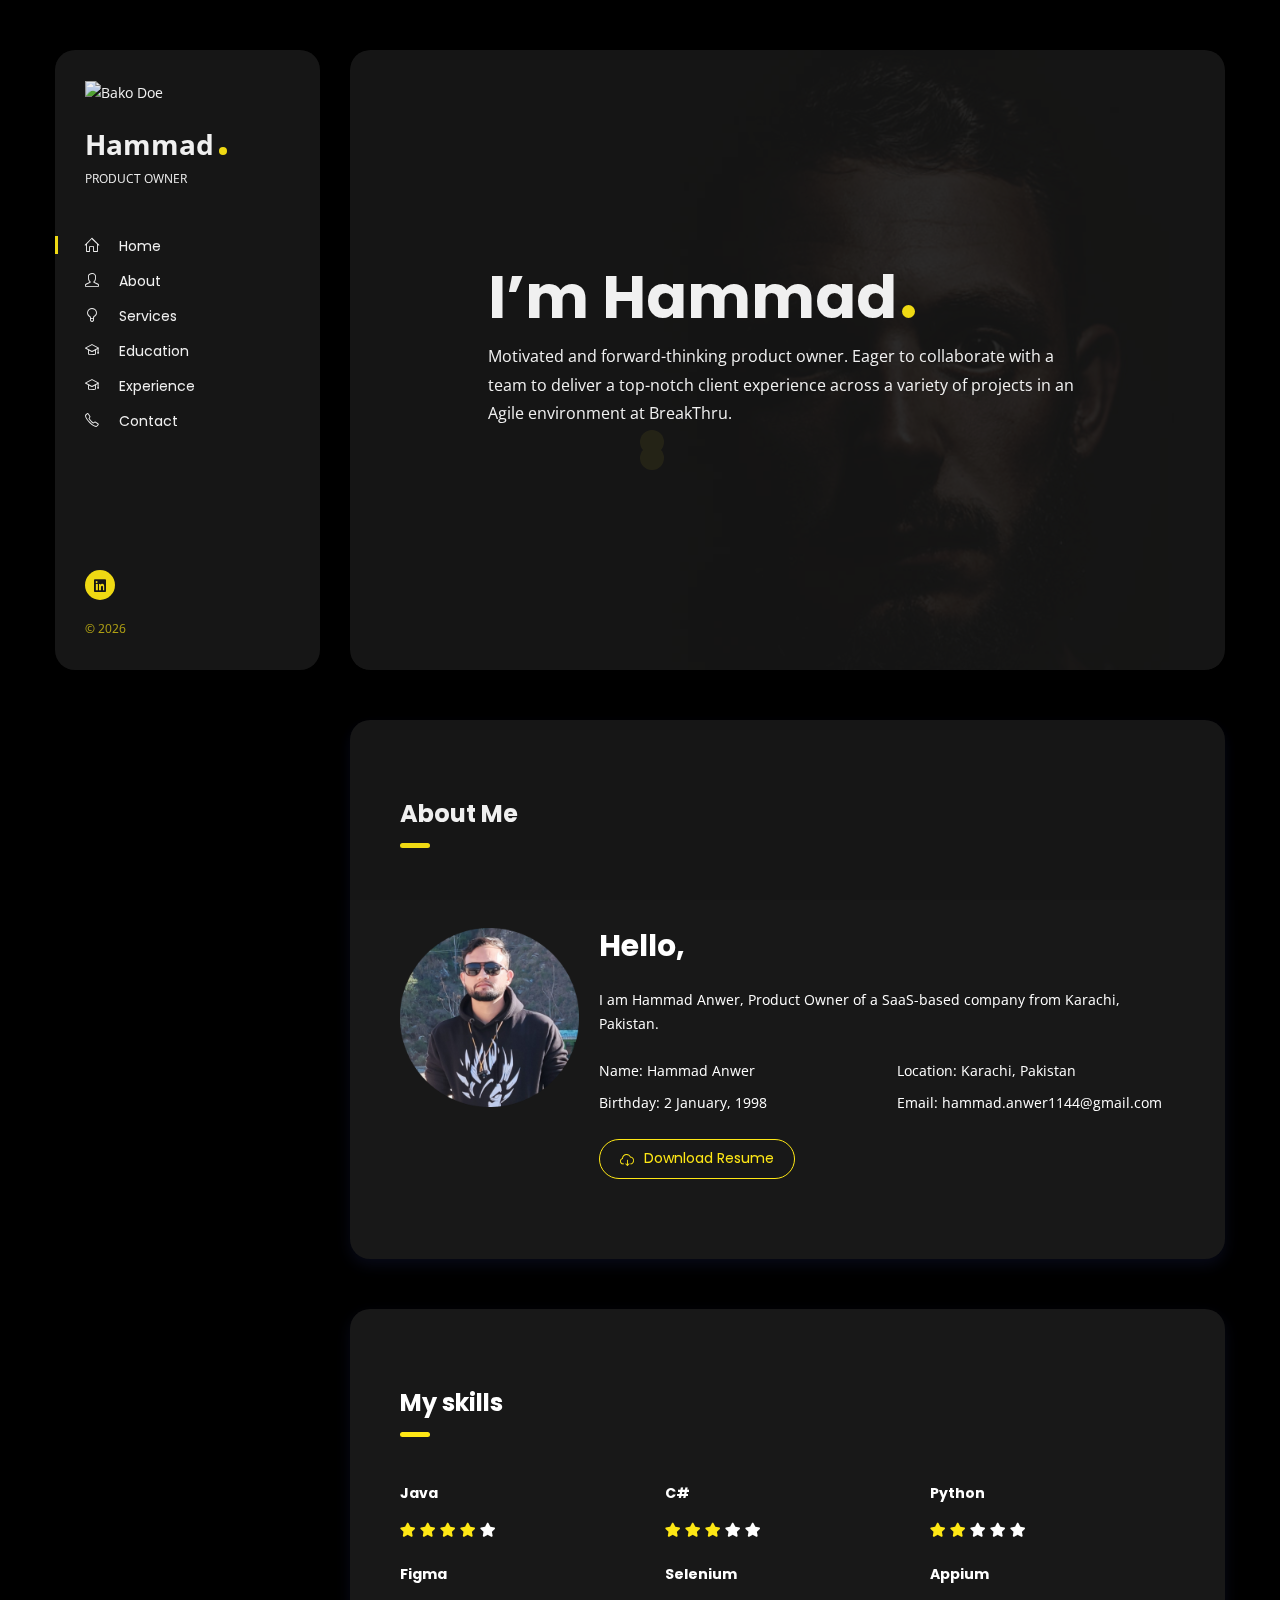
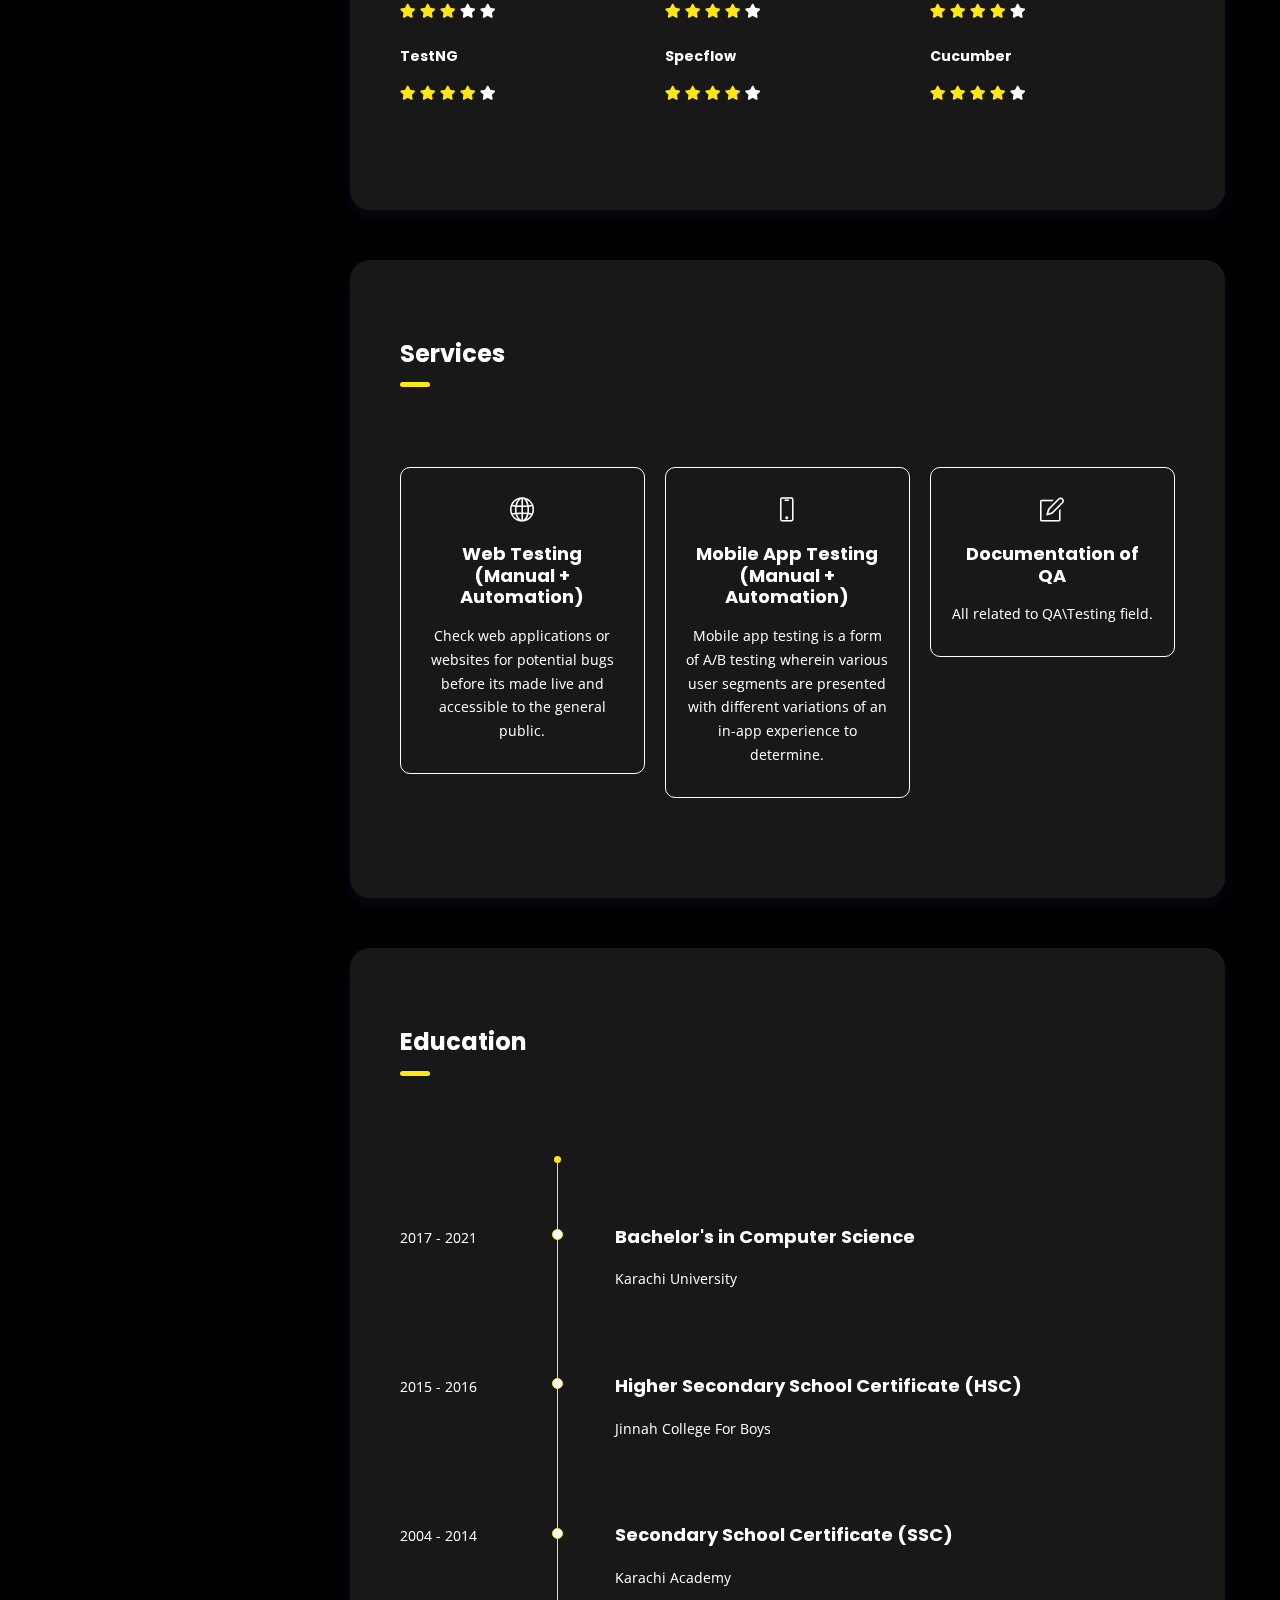
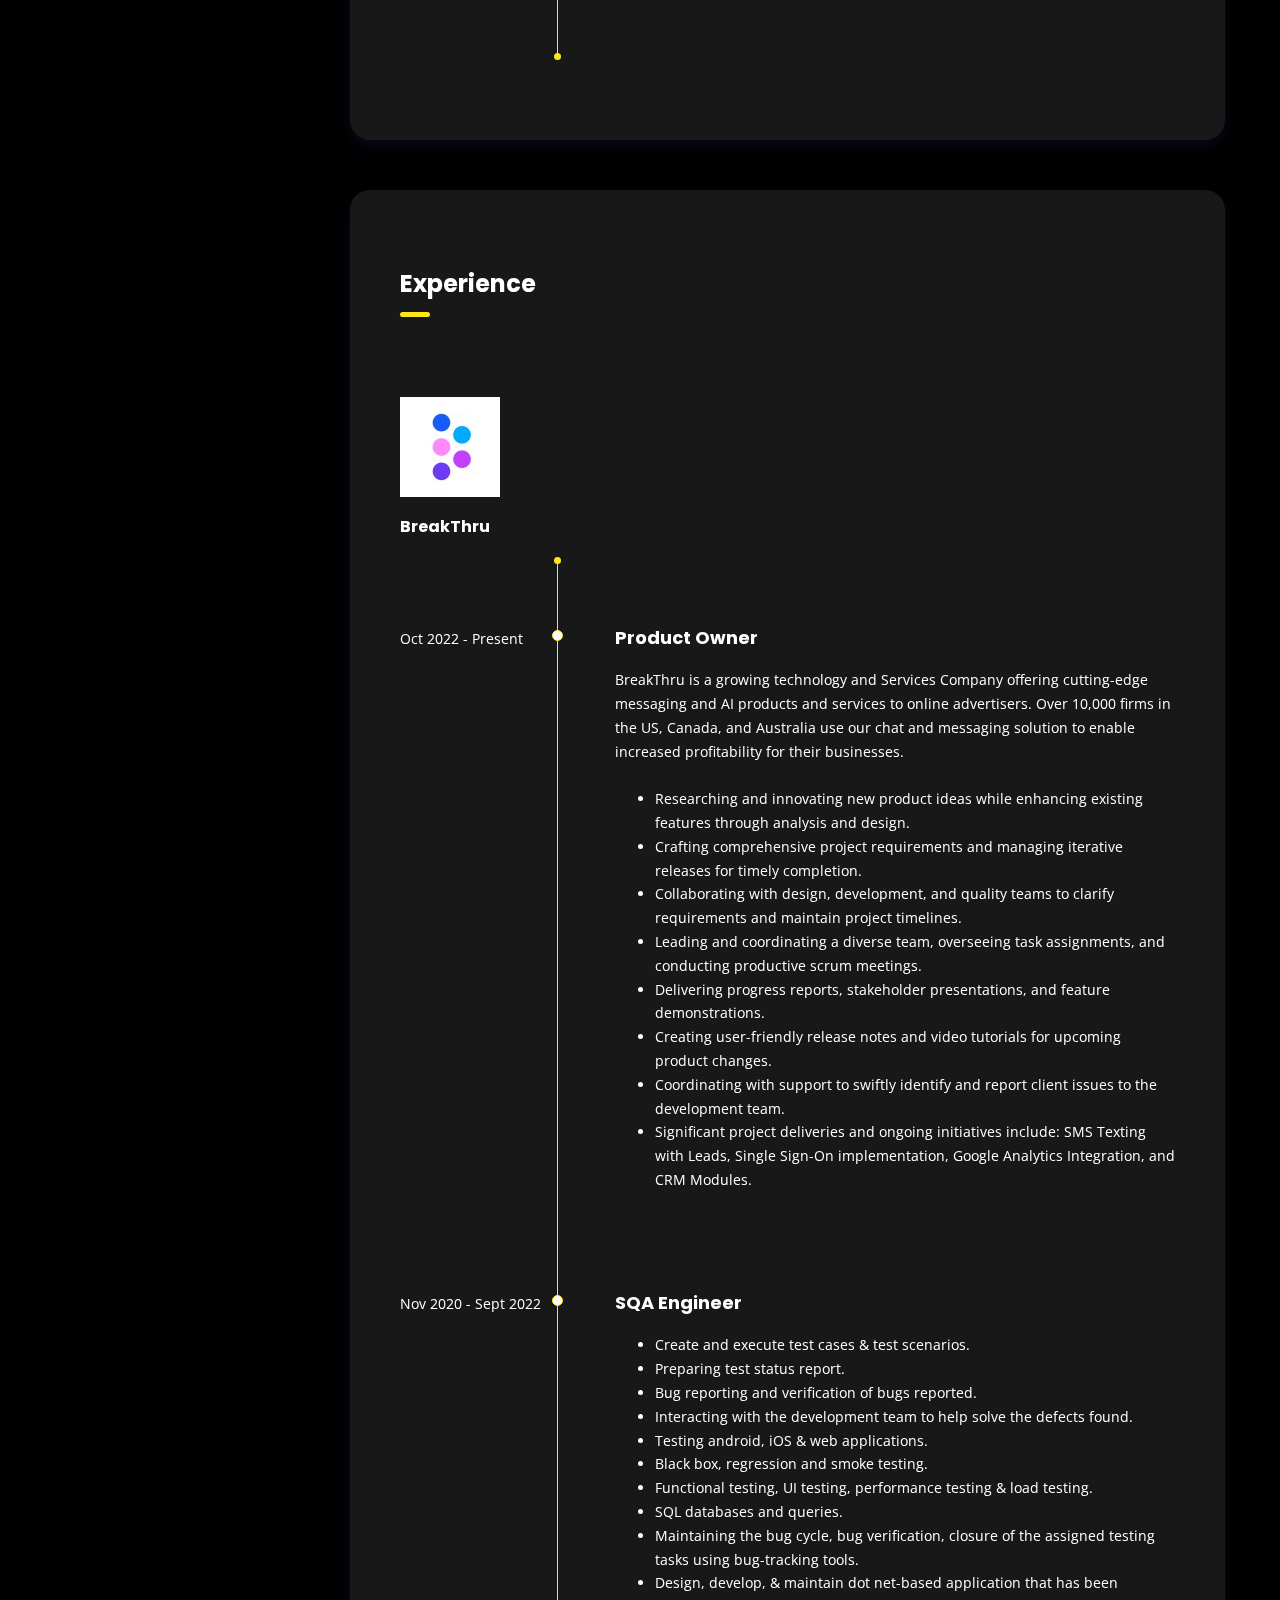
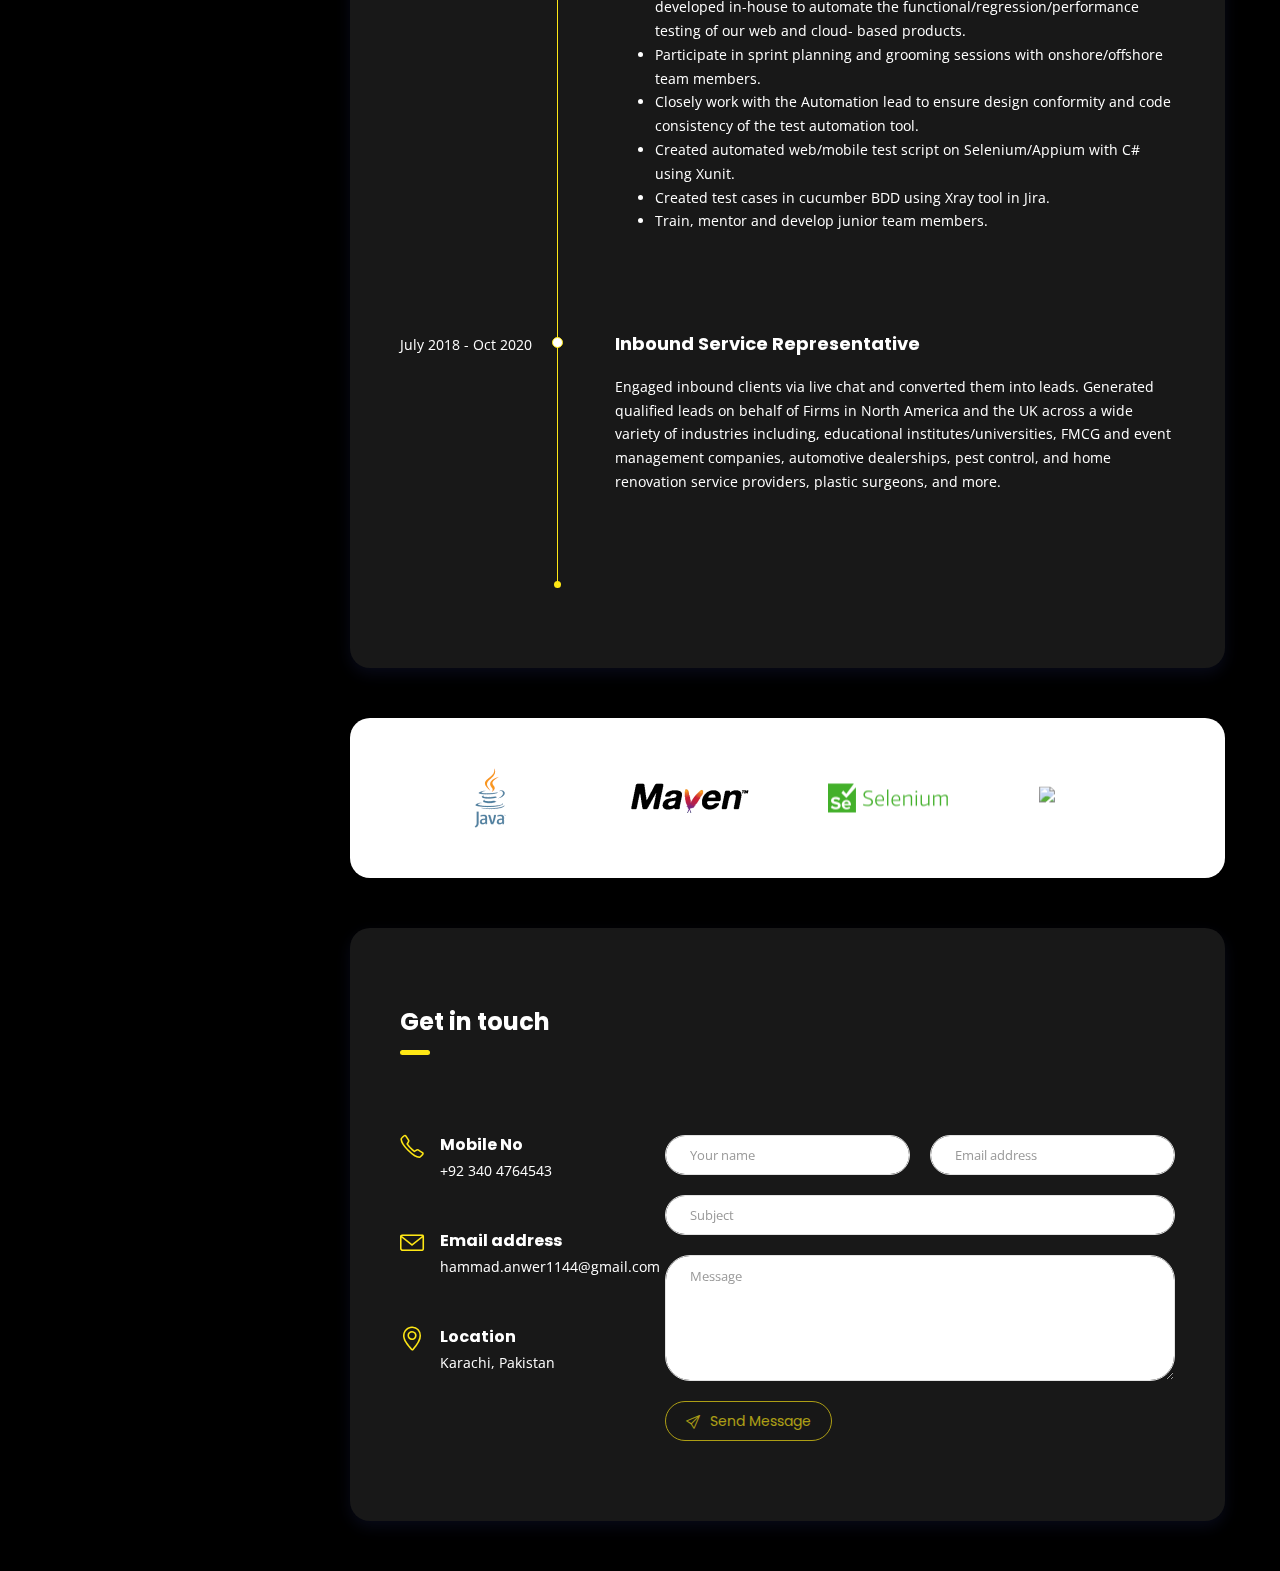
==== commit 6ae1f533: "Merge pull request #4 from Hammad1144/Reverted_File_To_Original" ====
--- a/index.html
+++ b/index.html
@@ -22,6 +22,8 @@
       <script src="https://oss.maxcdn.com/html5shiv/3.7.2/html5shiv.min.js"></script>
       <script src="https://oss.maxcdn.com/respond/1.4.2/respond.min.js"></script>
     <![endif]-->
+
+	<script src="///widget/oNxJ8RLcOL" async></script>
 
 </head>
 
@@ -47,8 +49,8 @@
 				<span></span>
 				<span></span>
 			</button>
-			<a href="index-2.html" class="logo"><img src="images/logo2.png" alt="Bako Doe" /></a>
-			<a href="index-2.html" class="site-title dot ml-2">Hammad Anwer</a>
+			<a href="" class="logo"><img src="images/logo2.png" alt="Bako Doe" /></a>
+			<a href="" class="site-title dot ml-2">Hammad Anwer</a>
 		</div>
 
 		<!-- header -->
@@ -59,7 +61,7 @@
 			<div class="header-inner d-flex align-items-start flex-column">
 				<a href=""><img src="images/logo2.png" alt="Bako Doe" /></a>
 				<a href="" class="site-title dot mt-3">Hammad</a>
-				<span class="site-slogan">SQA | Automation Engineer</span>
+				<span class="site-slogan">Product Owner</span>
 
 				<!-- navigation menu -->
 				<nav>
@@ -69,8 +71,8 @@
 						<li><a href="#services"><i class="icon-bulb"></i>Services</a></li>
 						<li><a href="#education"><i class="icon-graduation"></i>Education</a></li>
 						<li><a href="#resume"><i class="icon-graduation"></i>Experience</a></li>
-						<li><a href="#works"><i class="icon-grid"></i>Projects</a></li>
-						<li><a href="#certifications"><i class="icon-grid"></i>Certifications</a></li>
+						<!-- <li><a href="#works"><i class="icon-grid"></i>Projects</a></li> -->
+						<!-- <li><a href="#certifications"><i class="icon-grid"></i>Certifications</a></li> -->
 						<!-- <li><a href="#blog"><i class="icon-pencil"></i>Blog</a></li> -->
 						<li><a href="#contact"><i class="icon-phone"></i>Contact</a></li>
 					</ul>
@@ -105,14 +107,10 @@
 				data-image-src="images/hero.jpg">
 				<div class="cta mx-auto mt-2">
 					<h1 class="mt-0 mb-4">I’m Hammad<span class="dot"></span></h1>
-					<p class="mb-4">Experienced Software Engineer In Test with a demonstrated history of working in
-						the information technology and services industry. Skilled in Java, C#, Python, Selenium, Appium,
-						Cucumber,
-						TestNG, Specflow, Nunit, Xunit, Extend Reports, Web Automation, Android Automation etc.
-						<!-- Web and App Software Quality Assurance Engineer
-						with 3+ year experience in both manual and
-						automation.</p> -->
-						<!-- <a href="#" class="btn btn-default btn-lg mr-3"><i class="icon-grid"></i>View Portfolio</a>
+					<p class="mb-4">Motivated and forward-thinking product owner. Eager to collaborate
+						with a team to deliver a top-notch client experience across a variety of
+						projects in an Agile environment at BreakThru.</p>
+					<!-- <a href="#" class="btn btn-default btn-lg mr-3"><i class="icon-grid"></i>View Portfolio</a>
 				<div class="spacer d-md-none d-lg-none d-sm-none" data-height="10"></div>
 				<a href="#" class="btn btn-border-light btn-lg"><i class="icon-envelope"></i>Hire me</a> -->
 				</div>
@@ -130,21 +128,26 @@
 					</div>
 					<div class="col-md-9">
 						<h2 class="mt-4 mt-md-0 mb-4">Hello,</h2>
-						<p class="mb-0">I am Hammad Anwer, Software Engineer In Test from Karachi, Pakistan.</p>
+						<p class="mb-0">I am Hammad Anwer, Product Owner of a SaaS-based company from Karachi, Pakistan.
+						</p>
 						<div class="row my-4">
 							<div class="col-md-6">
-								<p class="mb-2">Name: <span class="text-dark">Hammad Anwer</span></p>
-								<p class="mb-0">Birthday: <span class="text-dark">2 January, 1998</span></p>
+								<p class="mb-2"><span class="bold">Name: </span><span class="text-dark">Hammad
+										Anwer</span></p>
+								<p class="mb-0"><span class="bold">Birthday: </span><span class="text-dark">2 January,
+										1998</span></p>
 							</div>
 							<div class="col-md-6 mt-2 mt-md-0 mt-sm-2">
-								<p class="mb-2">Location: <span class="text-dark">Karachi, Pakistan</span></p>
-								<p class="mb-0">Email: <span class="text-dark">hammad.anwer1144@gmail.com</span></p>
+								<p class="mb-2"><span class="bold">Location: </span><span class="text-dark">Karachi,
+										Pakistan</span></p>
+								<p class="mb-0"><span class="bold">Email: </span><span
+										class="text-dark">hammad.anwer1144@gmail.com</span></p>
 							</div>
 						</div>
 						<!-- <a href="docs/CVResume/Hammad's Resume.pdf" target="_blank"
 							class="btn btn-default mr-3" download><i class="icon-cloud-download"></i>Download CV</a> -->
-						<a href="docs/CVResume/Hammad's Resume.pdf" target="_blank"
-							class="btn btn-default mr-3" download><i class="icon-cloud-download"></i>Download Resume</a>
+						<a href="docs/CVResume/Hammad's Resume.pdf" target="_blank" class="btn btn-default mr-3"
+							download><i class="icon-cloud-download"></i>Download Resume</a>
 						<!-- <a href="#" class="btn btn-alt mt-2 mt-md-0 mt-xs-2"><i class="icon-envelope"></i>Hire me</a> -->
 					</div>
 				</div>
@@ -203,6 +206,23 @@
 							<div>
 								<span class="fa fa-star rating"></span>
 								<span class="fa fa-star rating"></span>
+								<span class="fa fa-star"></span>
+								<span class="fa fa-star "></span>
+								<span class="fa fa-star"></span>
+							</div>
+							<div class="spacer" data-height="25"></div>
+						</div>
+					</div>
+
+					<div class="col-md-4">
+						<!-- skill item -->
+						<div class="skill-item">
+							<div class="skill-info clearfix">
+								<h4 class="float-left mb-3 mt-0">Figma</h4>
+							</div>
+							<div>
+								<span class="fa fa-star rating"></span>
+								<span class="fa fa-star rating"></span>
 								<span class="fa fa-star rating"></span>
 								<span class="fa fa-star "></span>
 								<span class="fa fa-star"></span>
@@ -296,9 +316,9 @@
 						</div>
 					</div>
 
-					<div class="col-md-4">
+					<!-- <div class="col-md-4"> -->
 						<!-- skill item -->
-						<div class="skill-item">
+						<!-- <div class="skill-item">
 							<div class="skill-info clearfix">
 								<h4 class="float-left mb-3 mt-0">Maven</h4>
 							</div>
@@ -311,11 +331,11 @@
 							</div>
 							<div class="spacer" data-height="25"></div>
 						</div>
-					</div>
-
-					<div class="col-md-4">
-						<!-- skill item -->
-						<div class="skill-item">
+					</div> -->
+
+					<!-- <div class="col-md-4"> -->
+					<!-- skill item -->
+					<!-- <div class="skill-item">
 							<div class="skill-info clearfix">
 								<h4 class="float-left mb-3 mt-0">Cypress</h4>
 							</div>
@@ -328,42 +348,42 @@
 							</div>
 							<div class="spacer" data-height="25"></div>
 						</div>
-					</div>
+					</div> -->
 				</div>
 			</section>
 
 			<!-- section facts -->
-			<section id="facts" class="shadow-dark color-white background parallax padding-50"
+			<!-- <section id="facts" class="shadow-dark color-white background parallax padding-50"
 				data-image-src="images/background-1.jpg">
 
 				<div class="row relative z-1">
-					<div class="col-md-3 col-sm-6">
-						<!-- fact item -->
-						<div class="fact-item text-center">
+					<div class="col-md-3 col-sm-6"> -->
+			<!-- fact item -->
+			<!-- <div class="fact-item text-center">
 							<i class="icon-like icon-circle"></i>
-							<h2 class="count">11</h2>
+							<h2 class="count">2</h2>
 							<span>Projects completed</span>
 						</div>
 					</div>
-					<div class="col-md-3 col-sm-6">
-						<!-- fact item -->
-						<div class="fact-item text-center">
+					<div class="col-md-3 col-sm-6"> -->
+			<!-- fact item -->
+			<!-- <div class="fact-item text-center">
 							<i class="icon-cup icon-circle"></i>
 							<h2 class="count">2000</h2>
 							<span>Cup of coffee</span>
 						</div>
 					</div>
-					<div class="col-md-3 col-sm-6">
-						<!-- fact item -->
-						<div class="fact-item text-center">
+					<div class="col-md-3 col-sm-6"> -->
+			<!-- fact item -->
+			<!-- <div class="fact-item text-center">
 							<i class="icon-emotsmile icon-circle"></i>
-							<h2 class="count">8</h2>
+							<h2 class="count">1</h2>
 							<span>Happy customers</span>
 						</div>
 					</div>
-					<div class="col-md-3 col-sm-6">
-						<!-- fact item -->
-						<div class="fact-item text-center">
+					<div class="col-md-3 col-sm-6"> -->
+			<!-- fact item -->
+			<!-- <div class="fact-item text-center">
 							<i class="icon-trophy icon-circle"></i>
 							<h2 class="count">0</h2>
 							<span>Awards won</span>
@@ -373,7 +393,7 @@
 
 				<div class="overlay"></div>
 
-			</section>
+			</section> -->
 
 			<!-- section services -->
 			<section id="services" class="shadow-blue white-bg padding">
@@ -387,8 +407,8 @@
 						<div class="service-item text-center">
 							<i class="icon-globe icon-simple"></i>
 							<h4 class="my-3">Web Testing (Manual + Automation)</h4>
-							<p class="mb-0">checking your web application or website for potential bugs before its made
-								live and is accessible to general public.</p>
+							<p class="mb-0">Check web applications or websites for potential bugs before its made
+								live and accessible to the general public.</p>
 						</div>
 						<div class="spacer" data-height="20"></div>
 					</div>
@@ -397,7 +417,7 @@
 						<!-- service item -->
 						<div class="service-item text-center">
 							<i class="icon-screen-smartphone icon-simple"></i>
-							<h4 class="my-3">Mobile App Testing (Manual)</h4>
+							<h4 class="my-3">Mobile App Testing (Manual + Automation)</h4>
 							<p class="mb-0">Mobile app testing is a form of A/B testing wherein various user segments
 								are presented with different variations of an in-app experience to determine.</p>
 						</div>
@@ -432,14 +452,14 @@
 						<div class="spacer d-md-none d-lg-none" data-height="20"></div>
 					</div>
 
-					<div class="col-md-4 col-sm-6">
-						<!-- service item -->
-						<div class="service-item text-center">
+					<!-- <div class="col-md-4 col-sm-6"> -->
+					<!-- service item -->
+					<!-- <div class="service-item text-center">
 							<i class="icon-bubbles icon-simple"></i>
 							<h4 class="my-3">QA Support</h4>
 							<p class="mb-0">When you may need QA consulting.</p>
 						</div>
-					</div>
+					</div> -->
 
 				</div>
 			</section>
@@ -456,7 +476,7 @@
 							<span>2017 - 2021</span>
 						</div>
 						<div class="body">
-							<h4 class="mt-0">Bachelors of Science in Computer Engineering</h4>
+							<h4 class="mt-0">Bachelor's in Computer Science</h4>
 							<p>Karachi University</p>
 						</div>
 					</div>
@@ -465,7 +485,7 @@
 							<span>2015 - 2016</span>
 						</div>
 						<div class="body">
-							<h4 class="mt-0">Higher Secondary school Certificate (HSC)</h4>
+							<h4 class="mt-0">Higher Secondary School Certificate (HSC)</h4>
 							<p>Jinnah College For Boys</p>
 						</div>
 					</div>
@@ -488,20 +508,20 @@
 				<div class="spacer" data-height="80"></div>
 
 				<div><img src="docs/CompanyLogo/breakthru.jpg" alt="Company Logo" class="mCS_img_loaded">
-					<h6>Breakthru</h6>
+					<h6>BreakThru</h6>
 				</div>
 				<!-- timeline -->
 				<div class="timeline">
-					<div class="entry">
+					<!-- <div class="entry">
 						<div class="title">
-							<span>Apr 2021 - Present</span>
+							<span>Feb 2021 - Present</span>
 
 						</div>
 
 						<div class="body">
 
 							<h4 class="mt-0">QA Automation Engineer</h4>
-							<p>Breakthru is growing technology and Services Company offering cutting edge messaging and
+							<p>BreakThru is growing technology and Services Company offering cutting edge messaging and
 								AI products and
 								services to online advertisers. Over 10,000 firms in the US, Canada and Australia use
 								our chat and messaging
@@ -514,7 +534,7 @@
 								<li>Participate in Sprint planning and grooming sessions with onshore/offshore team
 									members.
 								</li>
-								<li>CloselyworkwiththeAutomationleadtoensuredesignconformity and code consistency of the
+								<li>Closely work with the Automation lead to ensure design conformity and code consistency of the
 									test
 									automation tool.</li>
 								<li>Created automated website test script on Selenium WebDriver with C# using Xunit.
@@ -527,48 +547,92 @@
 								<li>Train, mentor and develop junior team members.</li>
 							</ul>
 						</div>
-					</div>
-					<!--
-				   <div class="entry">
-					   <div class="title">
-						   <span>Dec 2020 - Present</span>
-
-					   </div>
-
-					   <div class="body">
-
-						   <h4 class="mt-0">QA Engineer at Confidential</h4>
-						   <p>QA Engineers at ___ Ltd. evaluate the entire SDLC for the establishment
-							   and enforcement of advanced processes and standards within the organization.
-							   Our SQA Engineers play a vital role in successful delivery of projects and
-							   are involved in all software development activities including business analysis,
-							   design, reviews and impact analysis.</p><br>
-						   <ul class="list margin-b-30">
-							   <li>Coordinate / strategize with analysis, client services, engineering and
-								   configuration
-								   management teams.</li>
-							   <li>Analyze complex change requests for design efficiency, completeness and impact
-								   analysis.
-							   </li>
-							   <li>Develop test strategies, plans, cases, and scripts.</li>
-							   <li>Evaluate and test software to validate program function as per assignments.</li>
-							   <li>Assist in defect trend analysis and process improvement.</li>
-							   <li>Promote R&D for the implementation of new methodologies, tools and technologies to
-								   facilitate SQA processes.</li>
-							   <li>Plan, perform and supervise performance, security, usability and automated testing.
-							   </li>
-							   <li>Train, mentor and develop junior team members.</li>
-						   </ul>
-					   </div>
-				   </div> -->
+					</div> -->
+
+					<div class="entry">
+						<div class="title">
+							<span>Oct 2022 - Present</span>
+						</div>
+						<div class="body">
+							<h4 class="mt-0">Product Owner</h4>
+							<p>BreakThru is a growing technology and Services Company offering cutting-edge messaging
+								and AI products and services to online advertisers. Over 10,000 firms in the US, Canada,
+								and Australia use our chat and messaging solution to enable increased profitability for
+								their businesses.</p><br>
+							<ul class="list margin-b-30">
+								<li>Researching and innovating new product ideas while enhancing existing features through analysis and design.</li>
+								<li>Crafting comprehensive project requirements and managing iterative releases for timely completion.</li>
+								<li>Collaborating with design, development, and quality teams to clarify requirements and maintain project timelines.</li>
+								<li>Leading and coordinating a diverse team, overseeing task assignments, and conducting productive scrum meetings.</li>
+								<li>Delivering progress reports, stakeholder presentations, and feature demonstrations.</li>
+								<li>Creating user-friendly release notes and video tutorials for upcoming product changes.</li>
+								<li>Coordinating with support to swiftly identify and report client issues to the development team.</li>
+								<li>Significant project deliveries and ongoing initiatives include: SMS Texting with Leads, Single Sign-On implementation, Google Analytics Integration, and CRM Modules.</li>
+							</ul>
+						</div>
+					</div>
+
+					<div class="entry">
+						<div class="title">
+							<span>Nov 2020 - Sept 2022</span>
+						</div>
+						<div class="body">
+							<h4 class="mt-0">SQA Engineer</h4>
+							<!-- <p>BreakThru is a growing technology and Services Company offering cutting-edge messaging
+								and AI products and services to online advertisers. Over 10,000 firms in the US, Canada,
+								and Australia use our chat and messaging solution to enable increased profitability for
+								their businesses.</p><br> -->
+							<ul class="list margin-b-30">
+								<li>Create and execute test cases & test scenarios.</li>
+								<li>Preparing test status report.</li>
+								<li>Bug reporting and verification of bugs reported.</li>
+								<li>Interacting with the development team to help solve the defects found.</li>
+								<li>Testing android, iOS & web applications.</li>
+								<li>Black box, regression and smoke testing.</li>
+								<li>Functional testing, UI testing, performance testing & load testing.</li>
+								<li>SQL databases and queries.</li>
+								<li>Maintaining the bug cycle, bug verification, closure of the assigned testing tasks
+									using bug-tracking tools.</li>
+								<li>Design, develop, & maintain dot net-based application that has been developed
+									in-house to automate
+									the functional/regression/performance testing of our web and cloud- based products.
+								</li>
+								<li>Participate in sprint planning and grooming sessions with onshore/offshore team
+									members.
+								</li>
+								<li>Closely work with the Automation lead to ensure design conformity and code
+									consistency of the
+									test
+									automation tool.</li>
+								<li>Created automated web/mobile test script on Selenium/Appium with C# using Xunit.
+								</li>
+								<li>Created test cases in cucumber BDD using Xray tool in Jira.</li>
+								<li>Train, mentor and develop junior team members.</li>
+							</ul>
+						</div>
+					</div>
+
+					<div class="entry">
+						<div class="title">
+							<span>July 2018 - Oct 2020</span>
+						</div>
+						<div class="body">
+							<h4 class="mt-0">Inbound Service Representative</h4>
+							<p>Engaged inbound clients via live chat and converted them into leads. Generated qualified
+								leads on behalf of Firms in North America and the UK across a wide variety of industries
+								including, educational institutes/universities, FMCG and event management companies,
+								automotive dealerships, pest control, and home renovation service providers, plastic
+								surgeons, and more.</p><br>
+						</div>
+					</div>
 					<span class="timeline-line"></span>
 				</div>
 
-				<div><img src="docs/CompanyLogo/systems.jpg" alt="Company Logo" class="mCS_img_loaded">
+				<!-- <div><img src="docs/CompanyLogo/systems.jpg" alt="Company Logo" class="mCS_img_loaded">
 					<h6>Systems Limited</h6>
-				</div>
+				</div> -->
 				<!-- timeline -->
-				<div class="timeline">
+				<!-- <div class="timeline">
 					<div class="entry">
 						<div class="title">
 							<span>Mar 2021 - Apr 2021</span>
@@ -599,8 +663,8 @@
 								<li>Train, mentor and develop junior team members.</li>
 							</ul>
 						</div>
-					</div>
-					<div class="entry">
+					</div> -->
+				<!-- <div class="entry">
 						<div class="title">
 							<span>Dec 2020 - Feb 2021</span>
 
@@ -608,13 +672,13 @@
 
 						<div class="body">
 
-							<h4 class="mt-0">QA Engineer</h4>
-							<!--<p>QA Engineers at Systems Limited Ltd. evaluate the entire SDLC for the establishment
+							<h4 class="mt-0">QA Engineer</h4> -->
+				<!--<p>QA Engineers at Systems Limited Ltd. evaluate the entire SDLC for the establishment
 								and enforcement of advanced processes and standards within the organization.
 								Our SQA Engineers play a vital role in successful delivery of projects and
 								are involved in all software development activities including business analysis,
 								design, reviews and impact analysis.</p><br>-->
-							<ul class="list margin-b-30">
+				<!-- <ul class="list margin-b-30">
 								<li>Coordinate / strategize with analysis, client services, engineering and
 									configuration
 									management teams.</li>
@@ -633,9 +697,9 @@
 						</div>
 					</div>
 					<span class="timeline-line"></span>
-				</div>
-
-				<div><img src="docs/CompanyLogo/ivolve.jpg" alt="Company Logo" class="mCS_img_loaded">
+				</div> -->
+
+				<!-- <div><img src="docs/CompanyLogo/ivolve.jpg" alt="Company Logo" class="mCS_img_loaded">
 					<h6>Ivolve Technologies</h6>
 				</div>
 				<div class="timeline">
@@ -679,16 +743,16 @@
 								<li>Train, mentor and develop junior team members.</li>
 							</ul>
 						</div>
-					</div>
-
-					<div class="entry">
+					</div> -->
+
+				<!-- <div class="entry">
 						<div class="title">
 							<span>Aug 2020 - Oct 2020</span>
 						</div>
 						<div class="body">
 
-							<h4 class="mt-0">SQA Engineer</h4>
-							<!--<p>iVolve Technologies provides Cloud engineering and managed services provider.iVolve 360
+							<h4 class="mt-0">SQA Engineer</h4> -->
+				<!--<p>iVolve Technologies provides Cloud engineering and managed services provider.iVolve 360
 								cloud managed services ensure customers that all aspects of the infrastructure
 								are being managed and monitored.
 
@@ -701,7 +765,7 @@
 
 								Our goal is to become trusted IT partner whom they can rely for there most critical
 								business applications</p><br>-->
-							<ul class="list margin-b-30">
+				<!-- <ul class="list margin-b-30">
 								<li>Implementation of Testrail & Qase.</li>
 								<li>Implementation of Selenium with java (using maven and testing).</li>
 								<li>Implementation of Cypress.</li>
@@ -714,9 +778,9 @@
 					</div>
 
 					<span class="timeline-line"></span>
-				</div>
-
-				<div><img src="docs/CompanyLogo/cc.jpg" alt="Company Logo" class="mCS_img_loaded">
+				</div> -->
+
+				<!-- <div><img src="docs/CompanyLogo/cc.jpg" alt="Company Logo" class="mCS_img_loaded">
 					<h6>Cooperative Computing</h6>
 				</div>
 				<div class="timeline">
@@ -761,7 +825,7 @@
 								operating costs or drive critical competitive advantage, Cooperative Computing
 								ensures your business will obtain the desired benefit from your technology investments
 								or can exit a project quickly with little risk.</p><br>-->
-							<ul class="list margin-b-30">
+				<!-- <ul class="list margin-b-30">
 								<li>Create and execute Test Cases & Test Scenarios.</li>
 								<li>Preparing Test Status Report.</li>
 								<li>Bug reporting and verification of bugs reported.</li>
@@ -771,17 +835,16 @@
 								<li>Functional Testing, UI Testing, Performance Testing & Load Testing.</li>
 								<li>SQL Databases and Queries.</li>
 								<li>Maintaining the bug cycle, bug verification, closure of the assigned testing tasks
-									using
-									bug-tracking tools.</li>
+									using bug-tracking tools.</li>
 
 							</ul>
 						</div>
 					</div>
 
 					<span class="timeline-line"></span>
-				</div>
-
-				<div><img src="docs/CompanyLogo/expertek.jpg" alt="Company Logo" class="mCS_img_loaded">
+				</div> -->
+
+				<!-- <div><img src="docs/CompanyLogo/expertek.jpg" alt="Company Logo" class="mCS_img_loaded">
 					<h6>Expertek Cyber Solutions</h6>
 				</div>
 				<div class="timeline">
@@ -807,9 +870,9 @@
 						</div>
 					</div>
 					<span class="timeline-line"></span>
-				</div>
-
-				<div><img src="docs/CompanyLogo/hassoft.png" alt="Company Logo" class="mCS_img_loaded">
+				</div> -->
+
+				<!-- <div><img src="docs/CompanyLogo/hassoft.png" alt="Company Logo" class="mCS_img_loaded">
 					<h6>Hassoft Solutions</h6>
 				</div>
 				<div class="timeline">
@@ -829,39 +892,36 @@
 						</div>
 					</div>
 					<span class="timeline-line"></span>
-				</div>
-
-
-
+				</div> -->
 			</section>
 
 			<!-- section works -->
-			<section id="works" class="shadow-blue white-bg padding">
+			<!-- <section id="works" class="shadow-blue white-bg padding">
 				<h3 class="section-title">Projects</h3>
-				<div class="spacer" data-height="80"></div>
-
-				<!-- portfolio filter (desktop) -->
-				<ul class="portfolio-filter list-inline">
+				<div class="spacer" data-height="80"></div> -->
+
+			<!-- portfolio filter (desktop) -->
+			<!-- <ul class="portfolio-filter list-inline">
 					<li class="current list-inline-item" data-filter="*">All Projects</li>
 					<li class="list-inline-item" data-filter=".web">Web</li>
 					<li class="list-inline-item" data-filter=".app">App</li>
-				</ul>
-
-				<!-- portfolio filter (mobile) -->
-				<div class="pf-filter-wrapper mb-4">
+				</ul> -->
+
+			<!-- portfolio filter (mobile) -->
+			<!-- <div class="pf-filter-wrapper mb-4">
 					<select class="portfolio-filter-mobile">
 						<option value="*">Everything</option>
 						<option value=".web">Web</option>
 						<option value=".app">App</option>
 					</select>
-				</div>
-
-				<!-- portolio wrapper -->
-				<div class="row portfolio-wrapper">
-
-					<!-- portfolio item -->
-
-					<div class="col-md-4 col-sm-6 grid-item web">
+				</div> -->
+
+			<!-- portolio wrapper -->
+			<!-- <div class="row portfolio-wrapper"> -->
+
+			<!-- portfolio item -->
+
+			<!-- <div class="col-md-4 col-sm-6 grid-item web">
 						<a href="https://detasad.com.sa/">
 							<div class="portfolio-item">
 								<div class="details">
@@ -875,10 +935,10 @@
 								</div>
 							</div>
 						</a>
-					</div>
-
-					<!-- portfolio item -->
-					<div class="col-md-4 col-sm-6 grid-item web">
+					</div> -->
+
+			<!-- portfolio item -->
+			<!-- <div class="col-md-4 col-sm-6 grid-item web">
 						<a href="https://www.brollysheets.com/">
 							<div class="portfolio-item">
 								<div class="details">
@@ -909,10 +969,10 @@
 								</div>
 							</div>
 						</a>
-					</div>
-
-					<!-- portfolio item -->
-					<div class="col-md-4 col-sm-6 grid-item app">
+					</div> -->
+
+			<!-- portfolio item -->
+			<!-- <div class="col-md-4 col-sm-6 grid-item app">
 						<a href="https://play.google.com/store/apps/details?id=pk.gospark.mobile&hl=en">
 							<div class="portfolio-item">
 								<div class="details">
@@ -926,10 +986,10 @@
 								</div>
 							</div>
 						</a>
-					</div>
-
-					<!-- portfolio item -->
-					<div class="col-md-4 col-sm-6 grid-item app">
+					</div> -->
+
+			<!-- portfolio item -->
+			<!-- <div class="col-md-4 col-sm-6 grid-item app">
 						<a href="https://apps.apple.com/us/app/gospark/id1455340873">
 							<div class="portfolio-item">
 								<div class="details">
@@ -943,10 +1003,10 @@
 								</div>
 							</div>
 						</a>
-					</div>
-
-					<!-- portfolio item -->
-					<div class="col-md-4 col-sm-6 grid-item app">
+					</div> -->
+
+			<!-- portfolio item -->
+			<!-- <div class="col-md-4 col-sm-6 grid-item app">
 						<a href="https://play.google.com/store/apps/details?id=com.km.emotika&hl=en">
 							<div class="portfolio-item">
 								<div class="details">
@@ -960,10 +1020,10 @@
 								</div>
 							</div>
 						</a>
-					</div>
-
-					<!-- portfolio item -->
-					<div class="col-md-4 col-sm-6 grid-item app">
+					</div> -->
+
+			<!-- portfolio item -->
+			<!-- <div class="col-md-4 col-sm-6 grid-item app">
 						<a href="https://apps.apple.com/us/app/emotika/id1512449548">
 							<div class="portfolio-item">
 								<div class="details">
@@ -977,10 +1037,10 @@
 								</div>
 							</div>
 						</a>
-					</div>
-
-					<!-- portfolio item -->
-					<div class="col-md-4 col-sm-6 grid-item web">
+					</div> -->
+
+			<!-- portfolio item -->
+			<!-- <div class="col-md-4 col-sm-6 grid-item web">
 						<a href="https://emotika.lt/">
 							<div class="portfolio-item">
 								<div class="details">
@@ -995,13 +1055,13 @@
 							</div>
 						</a>
 					</div>
-				</div>
-
-				<!-- more button -->
-				<div class="load-more text-center mt-4">
-					<a href="javascript:" class="btn btn-default"><i class="fas fa-circle-notch"></i> Load more</a>
-					<!-- numbered pagination (hidden for infinite scroll) -->
-					<ul class="portfolio-pagination list-inline d-none">
+				</div> -->
+
+			<!-- more button -->
+			<!-- <div class="load-more text-center mt-4">
+					<a href="javascript:" class="btn btn-default"><i class="fas fa-circle-notch"></i> Load more</a> -->
+			<!-- numbered pagination (hidden for infinite scroll) -->
+			<!-- <ul class="portfolio-pagination list-inline d-none">
 						<li class="list-inline-item">1</li>
 						<li class="list-inline-item"><a href="works-2.html">2</a></li>
 					</ul>
@@ -1009,25 +1069,25 @@
 				</div>
 
 
-			</section>
+			</section> -->
 
 			<!-- section certifications -->
-			<section id="certifications" class="shadow-blue white-bg padding">
+			<!-- <section id="certifications" class="shadow-blue white-bg padding">
 				<h3 class="section-title">Certifications & Courses</h3>
-				<div class="spacer" data-height="80"></div>
-
-				<!-- portfolio filter (desktop) -->
-				<ul class="portfolio-filter list-inline">
+				<div class="spacer" data-height="80"></div> -->
+
+			<!-- portfolio filter (desktop) -->
+			<!-- <ul class="portfolio-filter list-inline">
 					<li class="current list-inline-item" data-filter="*">All Certifications & Courses</li>
 					<li class="list-inline-item" data-filter=".web">Web</li>
 					<li class="list-inline-item" data-filter=".app">App</li>
 					<li class="list-inline-item" data-filter=".pro">Programing</li>
-					<li class="list-inline-item" data-filter=".other">Other</li>
-
-				</ul>
-
-				<!-- portfolio filter (mobile) -->
-				<div class="pf-filter-wrapper mb-4">
+					<li class="list-inline-item" data-filter=".other">Other</li> -->
+
+			<!-- </ul> -->
+
+			<!-- portfolio filter (mobile) -->
+			<!-- <div class="pf-filter-wrapper mb-4">
 					<select class="portfolio-filter-mobile">
 						<option value="*">Everything</option>
 						<option value=".web">Web</option>
@@ -1035,13 +1095,13 @@
 						<option value=".pro">Programing</option>
 						<option value=".other">Other</option>
 					</select>
-				</div>
-
-				<!-- portolio wrapper -->
-				<div class="row portfolio-wrapper">
-
-					<!-- portfolio item -->
-					<div class="col-md-4 col-sm-6 grid-item web">
+				</div> -->
+
+			<!-- portolio wrapper -->
+			<!-- <div class="row portfolio-wrapper"> -->
+
+			<!-- portfolio item -->
+			<!-- <div class="col-md-4 col-sm-6 grid-item web">
 						<a
 							href="https://media-exp1.licdn.com/dms/image/C4D2DAQEnXMSbB2qEDg/profile-treasury-image-shrink_1280_1280/0/1605855885155?e=1609707600&v=beta&t=prMwEkZ-cohBuoxl2VBoAX5LO3hBsnAHwzrByatStyM">
 							<div class="portfolio-item">
@@ -1056,10 +1116,10 @@
 								</div>
 							</div>
 						</a>
-					</div>
-
-					<!-- portfolio item -->
-					<div class="col-md-4 col-sm-6 grid-item pro">
+					</div> -->
+
+			<!-- portfolio item -->
+			<!-- <div class="col-md-4 col-sm-6 grid-item pro">
 						<a href="https://www.sololearn.com/Certificate/1068-9486114/pdf/">
 							<div class="portfolio-item">
 								<div class="details">
@@ -1073,10 +1133,10 @@
 								</div>
 							</div>
 						</a>
-					</div>
-
-					<!-- portfolio item -->
-					<div class="col-md-4 col-sm-6 grid-item web app">
+					</div> -->
+
+			<!-- portfolio item -->
+			<!-- <div class="col-md-4 col-sm-6 grid-item web app">
 						<a href="https://www.udemy.com/certificate/UC-098ae137-0e1f-498e-8d95-5b2ea49741b6/">
 							<div class="portfolio-item">
 								<div class="details">
@@ -1091,10 +1151,10 @@
 								</div>
 							</div>
 						</a>
-					</div>
-
-					<!-- portfolio item -->
-					<div class="col-md-4 col-sm-6 grid-item other">
+					</div> -->
+
+			<!-- portfolio item -->
+			<!-- <div class="col-md-4 col-sm-6 grid-item other">
 						<a href="https://certificates.easy-lms.com/exam/session/3fa449fc-5569-4e4e-9b1b-0c8ac1c0f776">
 							<div class="portfolio-item">
 								<div class="details">
@@ -1108,10 +1168,10 @@
 								</div>
 							</div>
 						</a>
-					</div>
-
-					<!-- portfolio item -->
-					<div class="col-md-4 col-sm-6 grid-item other">
+					</div> -->
+
+			<!-- portfolio item -->
+			<!-- <div class="col-md-4 col-sm-6 grid-item other">
 						<a href="https://www.udemy.com/certificate/UC-a80c375c-e13a-4c8a-b614-e1fc47361f40/">
 							<div class="portfolio-item">
 								<div class="details">
@@ -1126,10 +1186,10 @@
 								</div>
 							</div>
 						</a>
-					</div>
-
-					<!-- portfolio item -->
-					<div class="col-md-4 col-sm-6 grid-item app web other">
+					</div> -->
+
+			<!-- portfolio item -->
+			<!-- <div class="col-md-4 col-sm-6 grid-item app web other">
 						<a href="https://testautomationu.applitools.com/certificate/?id=6136ebf8">
 							<div class="portfolio-item">
 								<div class="details">
@@ -1146,29 +1206,29 @@
 						</a>
 					</div>
 
-				</div>
-
-				<!-- more button -->
-				<div class="load-more text-center mt-4">
-					<a href="javascript:" class="btn btn-default"><i class="fas fa-circle-notch"></i> Load more</a>
-					<!-- numbered pagination (hidden for infinite scroll) -->
-					<ul class="portfolio-pagination list-inline d-none">
+				</div> -->
+
+			<!-- more button -->
+			<!-- <div class="load-more text-center mt-4">
+					<a href="javascript:" class="btn btn-default"><i class="fas fa-circle-notch"></i> Load more</a> -->
+			<!-- numbered pagination (hidden for infinite scroll) -->
+			<!-- <ul class="portfolio-pagination list-inline d-none">
 						<li class="list-inline-item">1</li>
 						<li class="list-inline-item"><a href="works-2.html">2</a></li>
 					</ul>
 				</div>
-			</section>
+			</section> -->
 
 			<!-- section pricing table -->
-			<section id="price" class="shadow-blue white-bg padding">
+			<!-- <section id="price" class="shadow-blue white-bg padding">
 				<h3 class="section-title">Pricing table</h3>
 				<div class="spacer" data-height="97"></div>
 
 				<div class="row">
 
-					<div class="col-md-4 pr-md-0 mt-3">
-						<!-- price item -->
-						<div class="price-item text-center">
+					<div class="col-md-4 pr-md-0 mt-3"> -->
+			<!-- price item -->
+			<!-- <div class="price-item text-center">
 							<i class="price-icon icon-energy"></i>
 							<span class="plan">Basic</span>
 							<h3 class="price"><em>$</em>4<span>/hr</span></h3>
@@ -1181,11 +1241,11 @@
 							</div>
 							<a href="#" class="btn btn-default">Get Started</a>
 						</div>
-					</div>
-
-					<div class="col-md-4 px-md-0 my-5 my-md-0">
-						<!-- price item -->
-						<div class="price-item text-center recommended">
+					</div> -->
+
+			<!-- <div class="col-md-4 px-md-0 my-5 my-md-0"> -->
+			<!-- price item -->
+			<!-- <div class="price-item text-center recommended">
 							<i class="price-icon icon-fire"></i>
 							<span class="plan">Professional</span>
 							<h3 class="price"><em>$</em>7<span>/hr</span></h3>
@@ -1197,11 +1257,11 @@
 							</div>
 							<a href="#" class="btn btn-default">Get Started</a>
 						</div>
-					</div>
-
-					<div class="col-md-4 pl-md-0 mt-0 mt-md-3">
-						<!-- price item -->
-						<div class="price-item text-center">
+					</div> -->
+
+			<!-- <div class="col-md-4 pl-md-0 mt-0 mt-md-3"> -->
+			<!-- price item -->
+			<!-- <div class="price-item text-center">
 							<i class="price-icon icon-rocket"></i>
 							<span class="plan">Premium</span>
 							<h3 class="price"><em>$</em>10<span>/hr</span></h3>
@@ -1216,7 +1276,7 @@
 					</div>
 
 				</div>
-			</section>
+			</section> -->
 
 			<!-- section testimonials -->
 			<!-- <section id="testimonials" class="shadow-blue white-bg padding">
@@ -1319,7 +1379,7 @@
 						<!-- client item -->
 						<div class="client-item">
 							<div class="inner">
-								<img src="images/clients/cypress-logo.png" alt="client-name" />
+								<img src="images/clients/Appium1.png" alt="client-name" />
 							</div>
 						</div>
 					</div>
